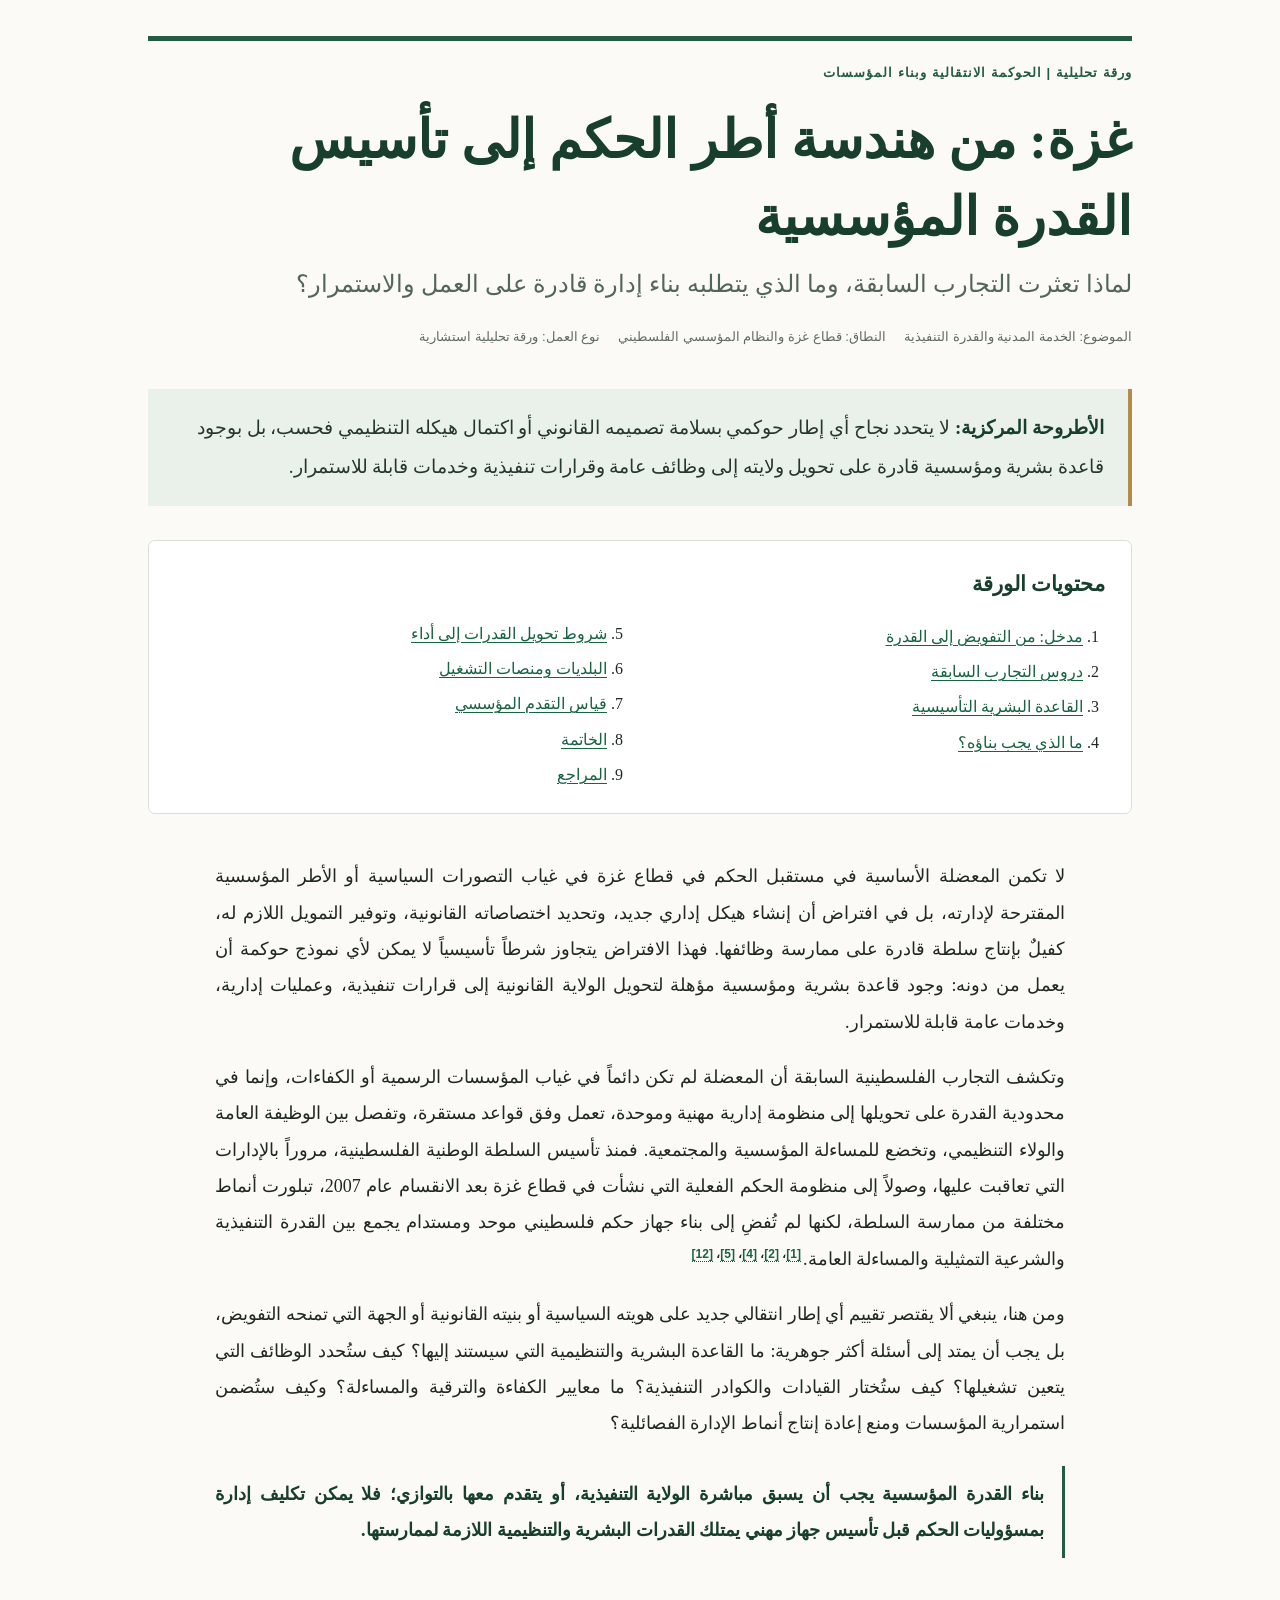
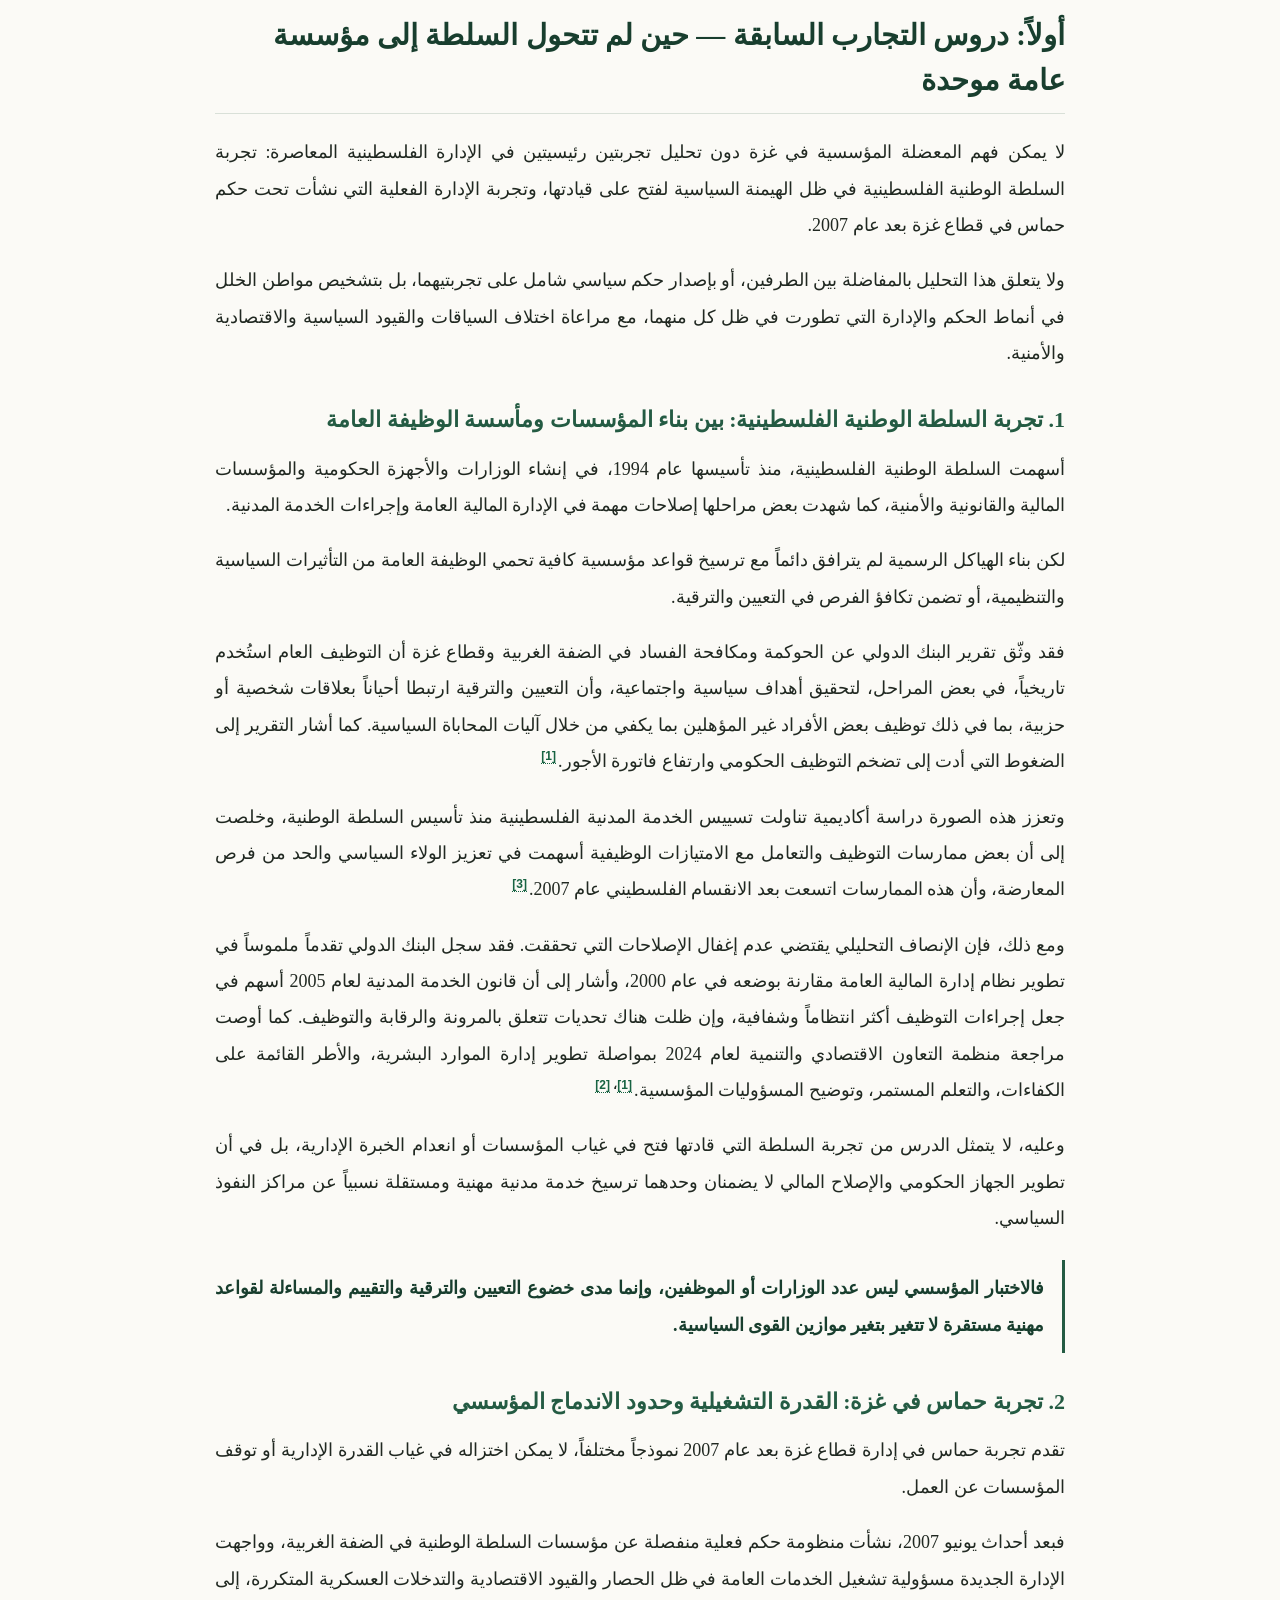
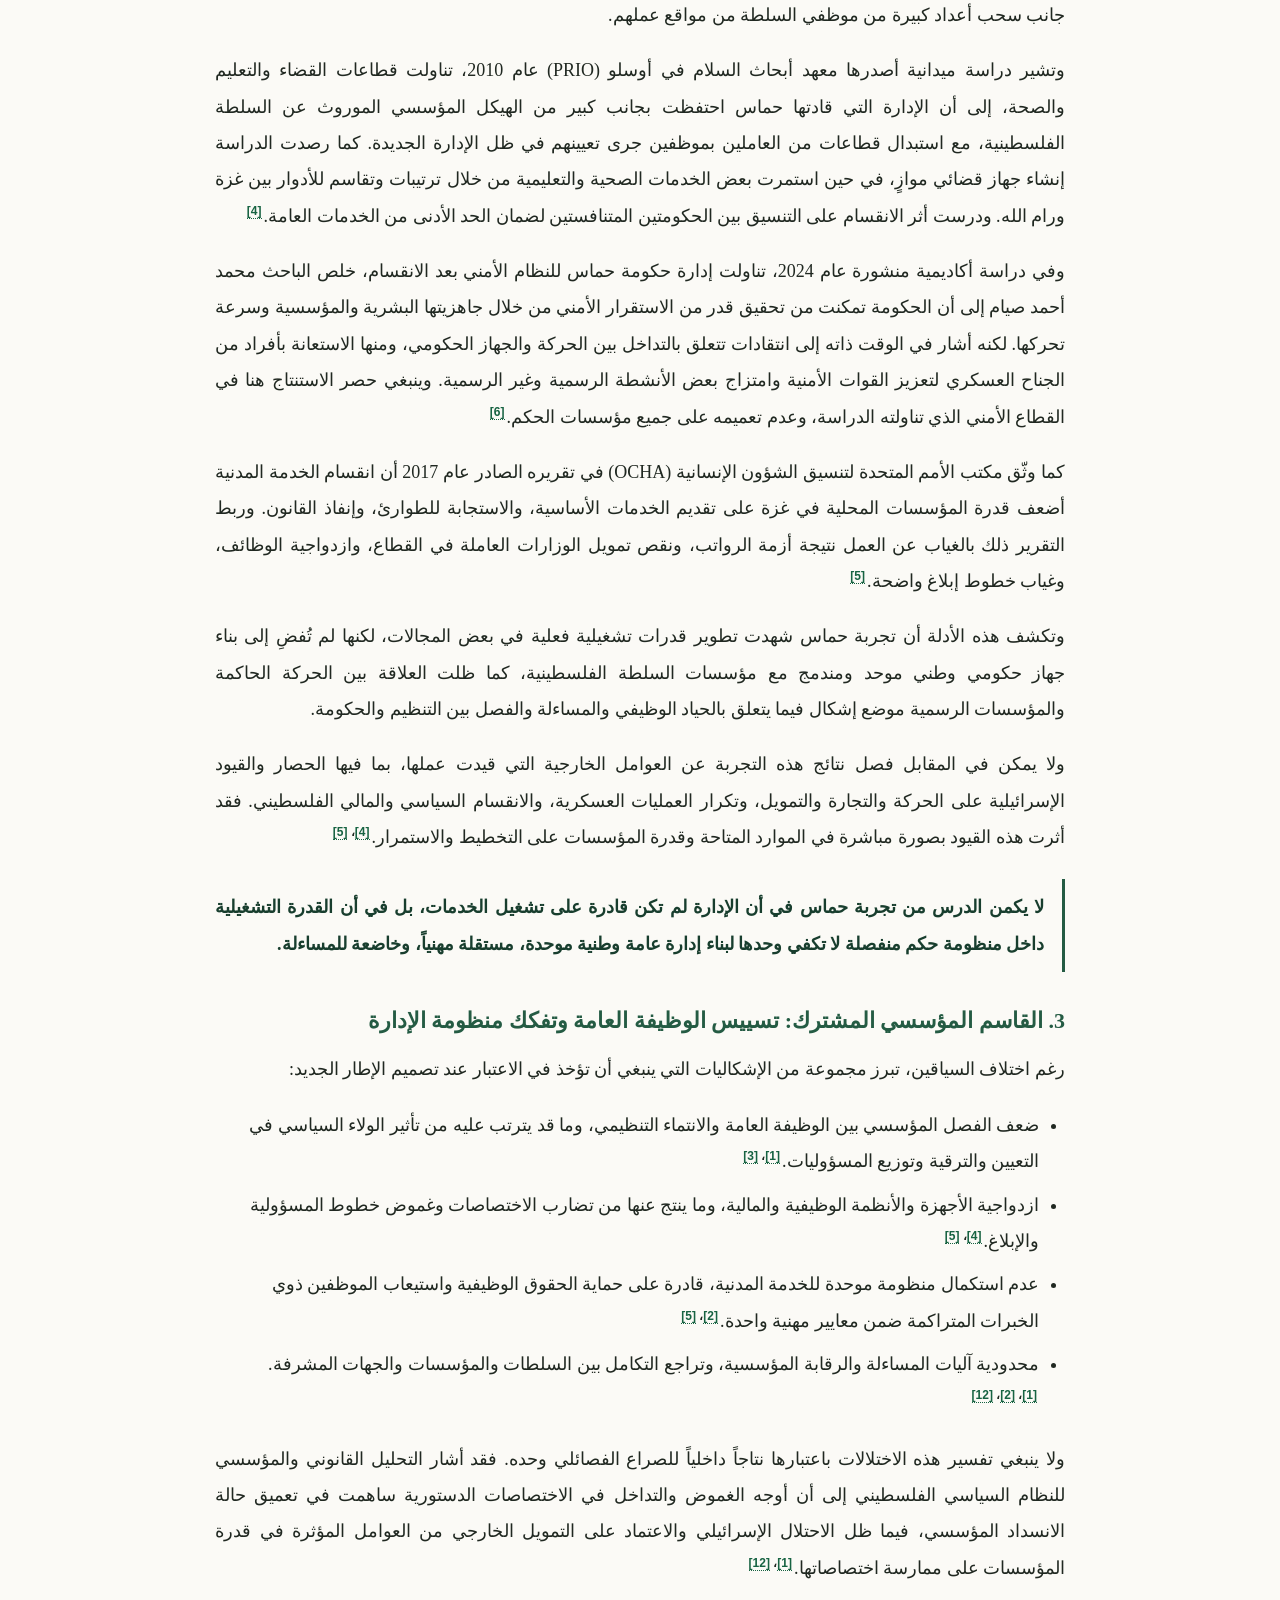
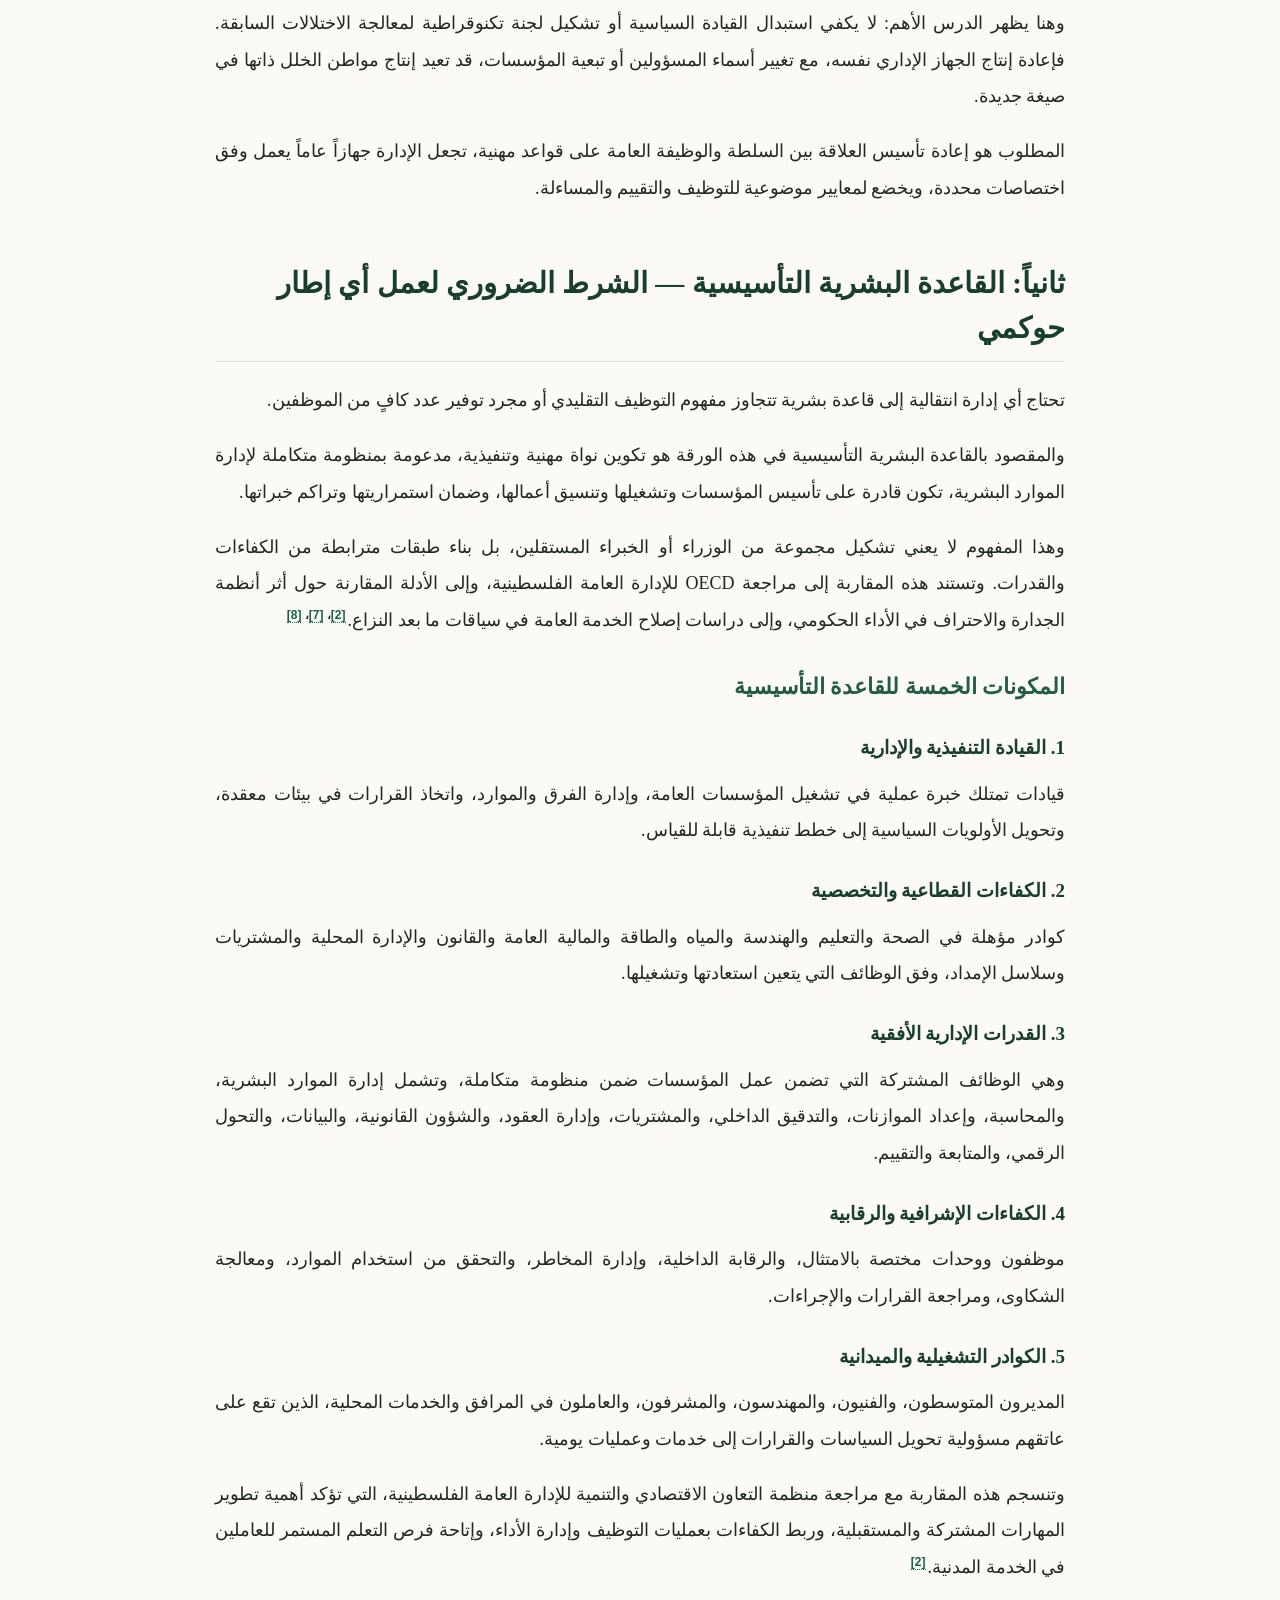
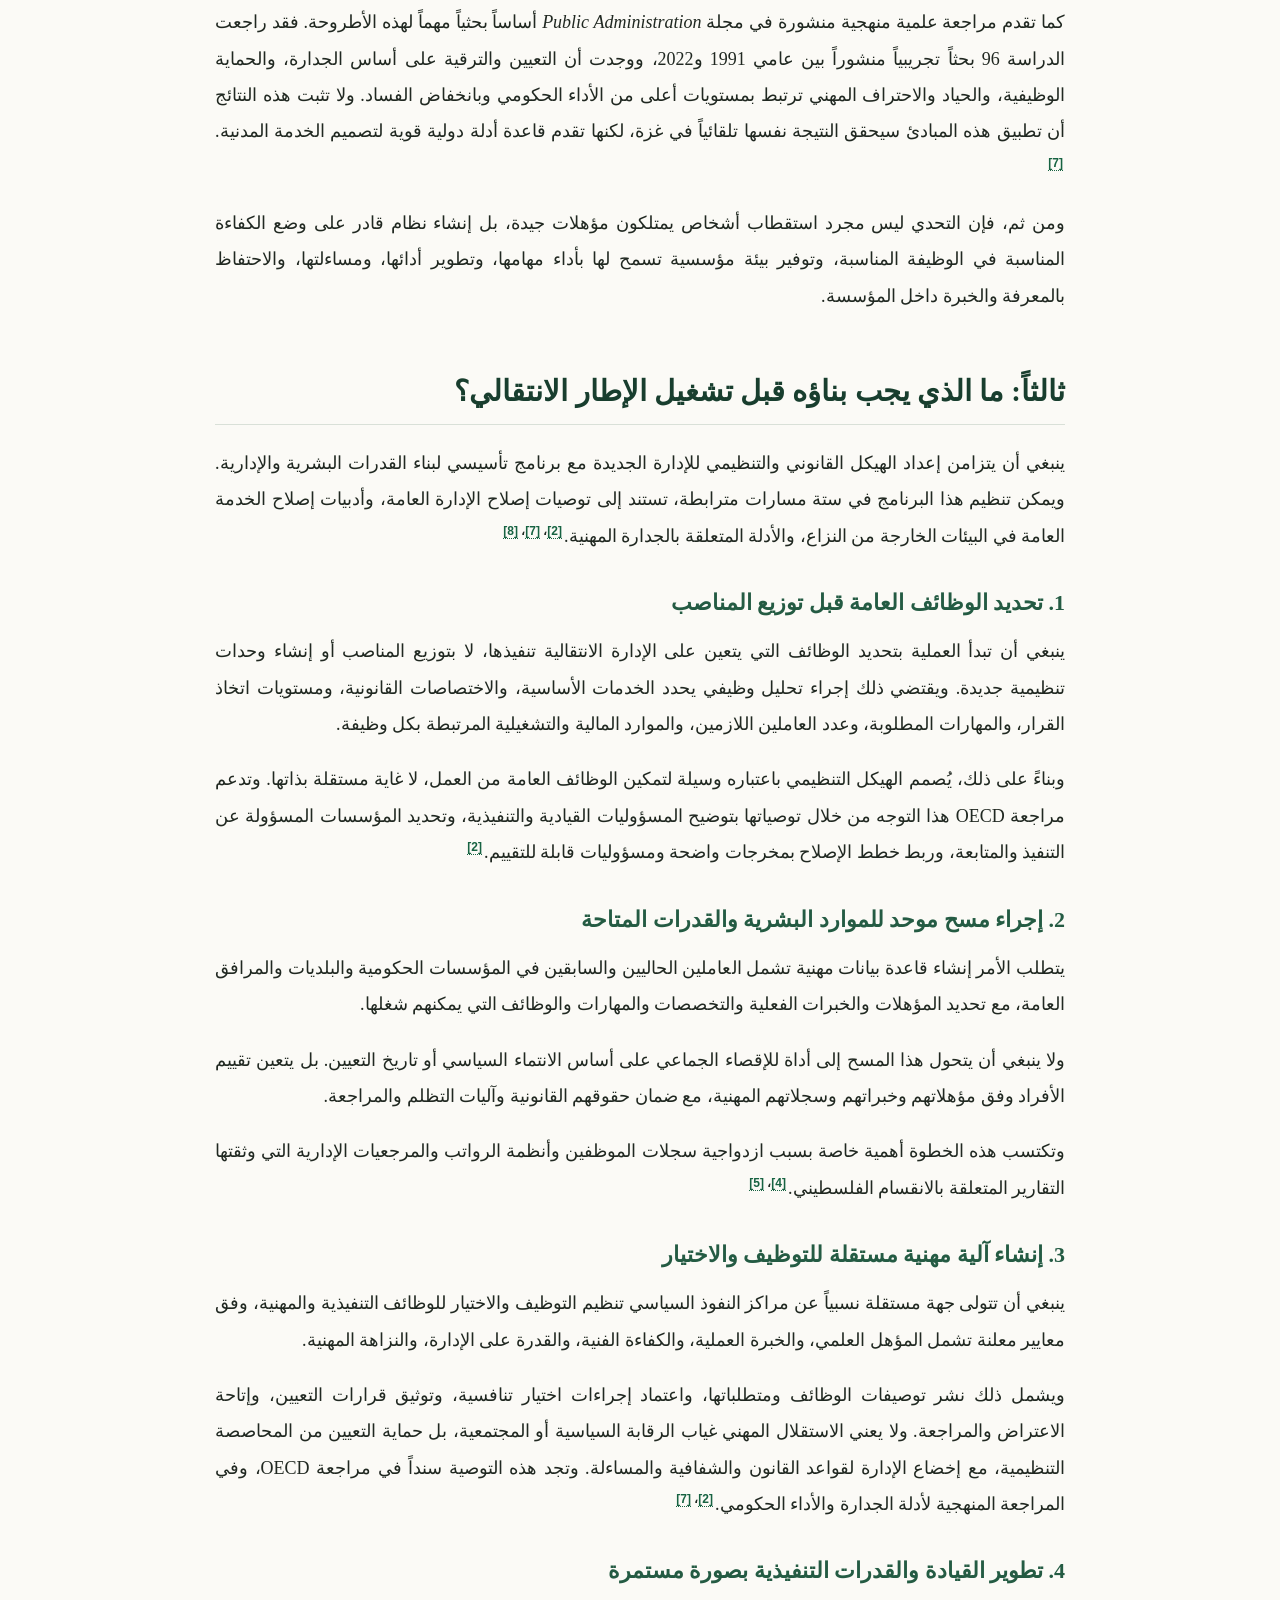
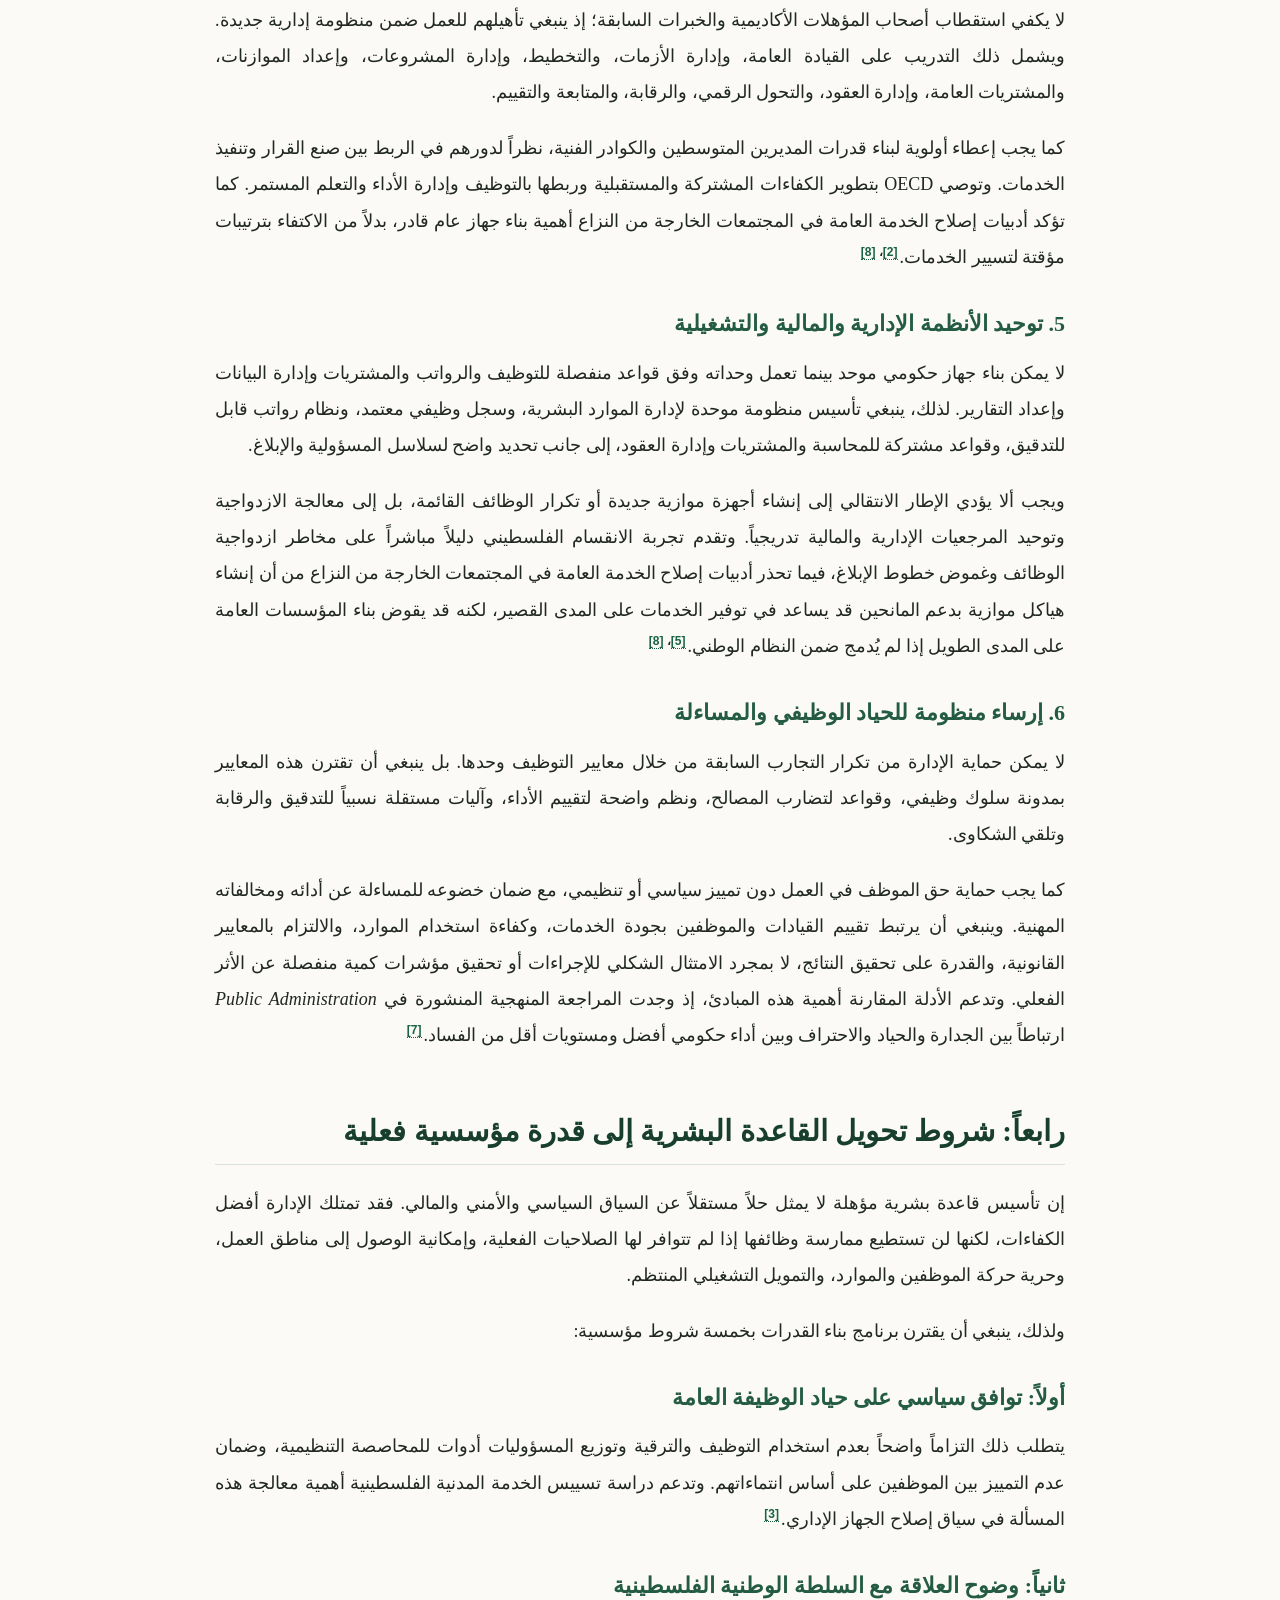
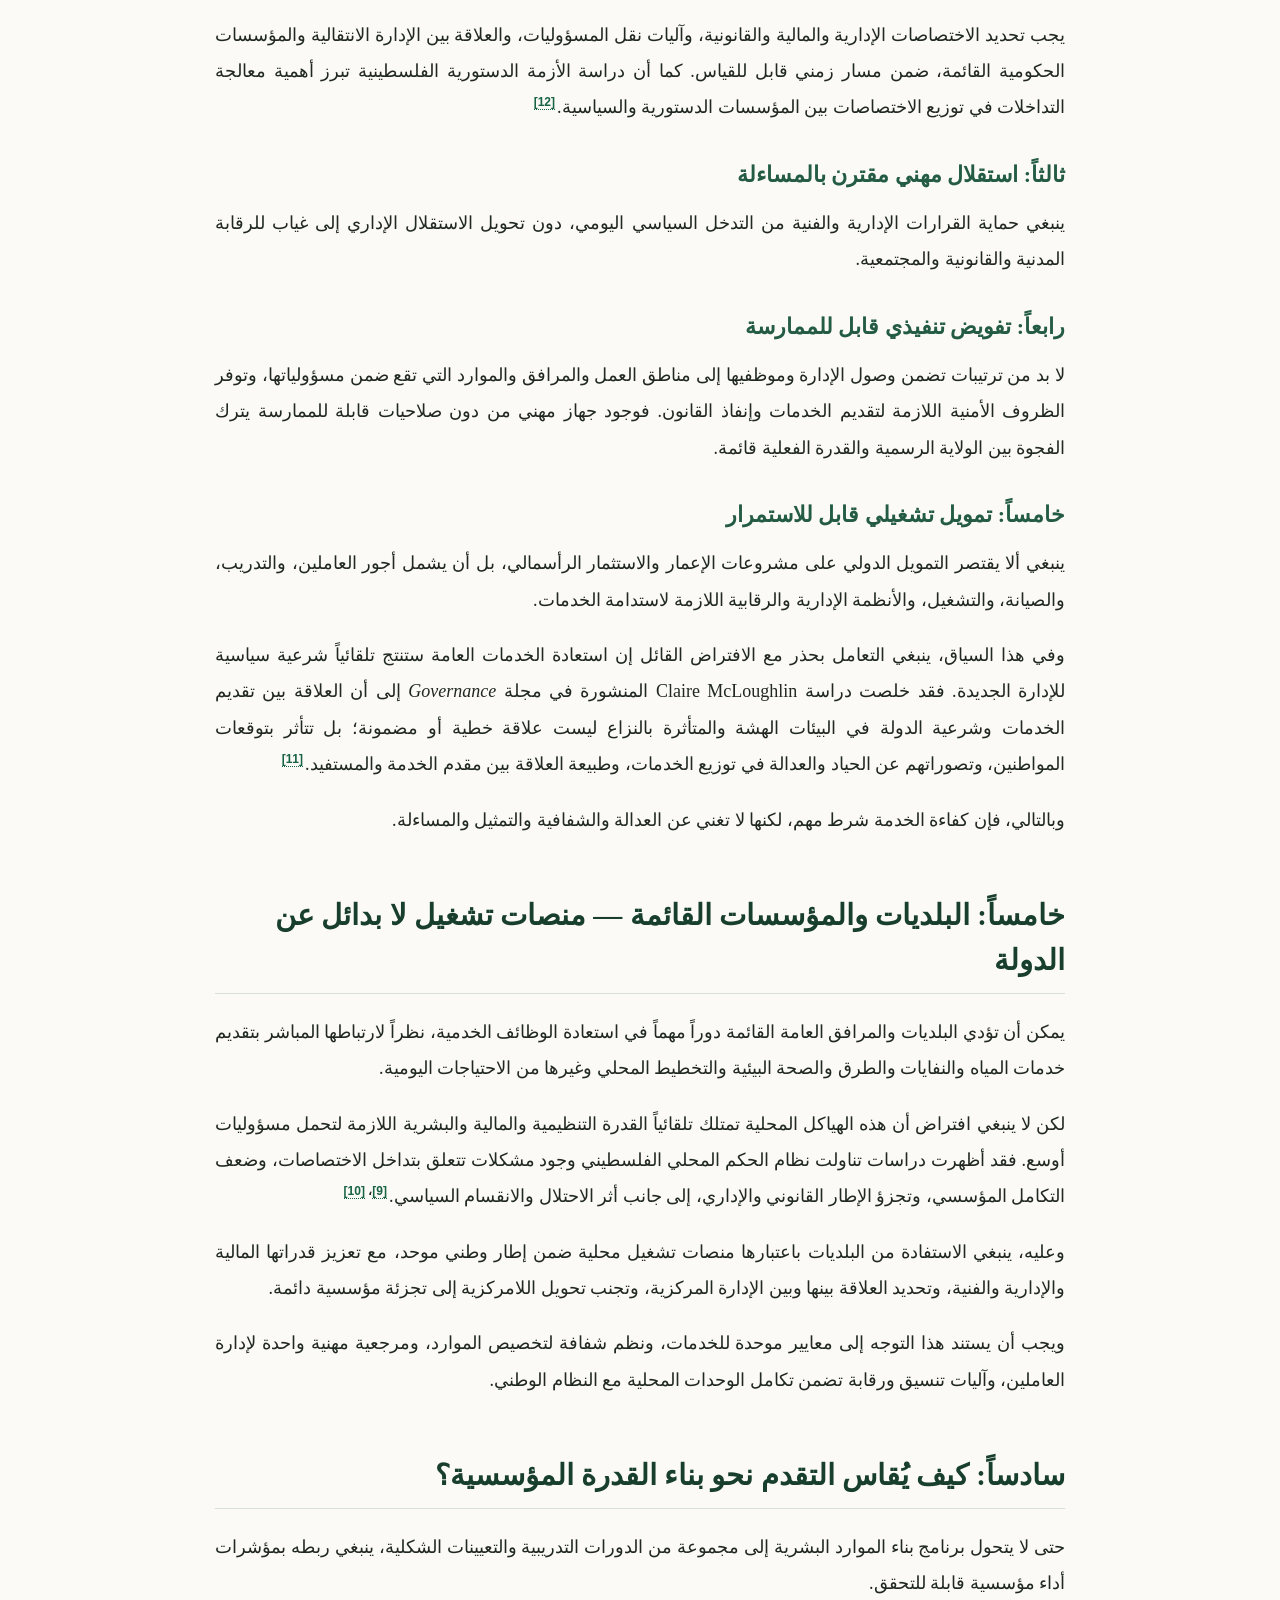
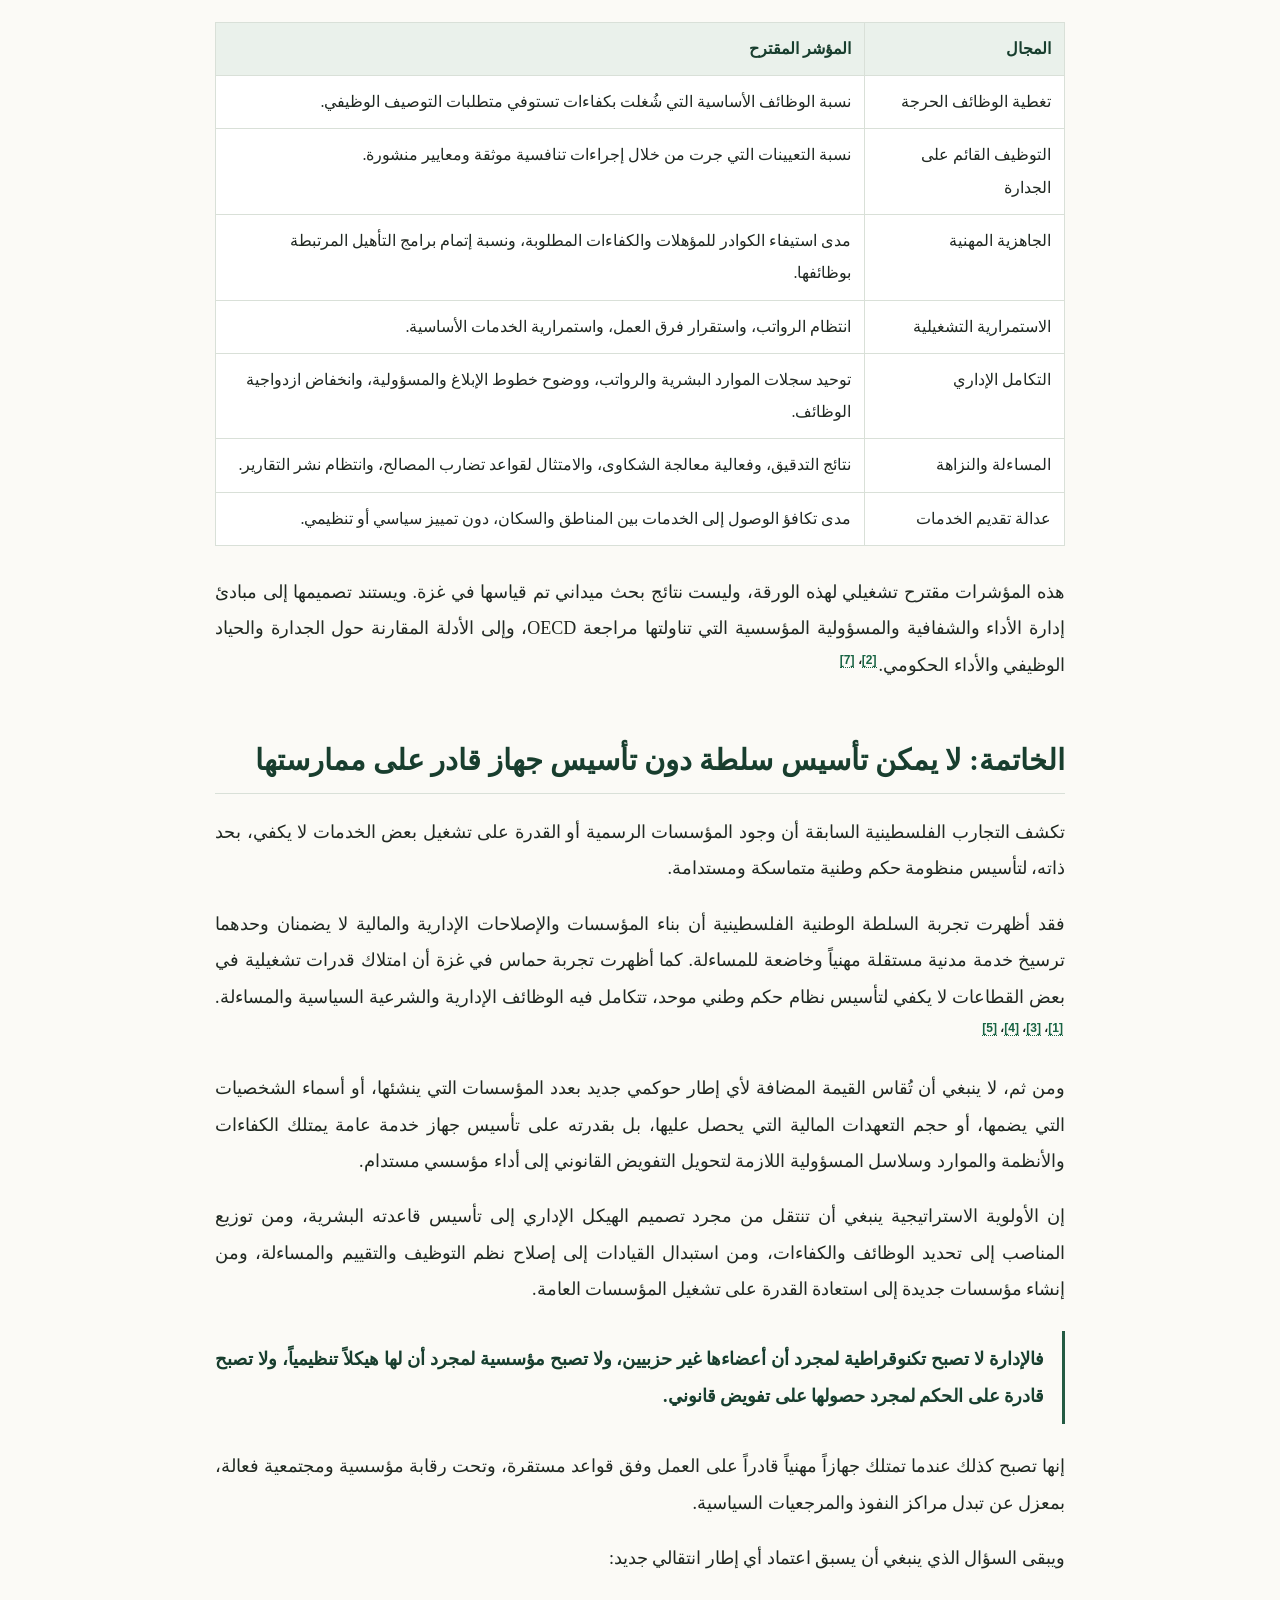
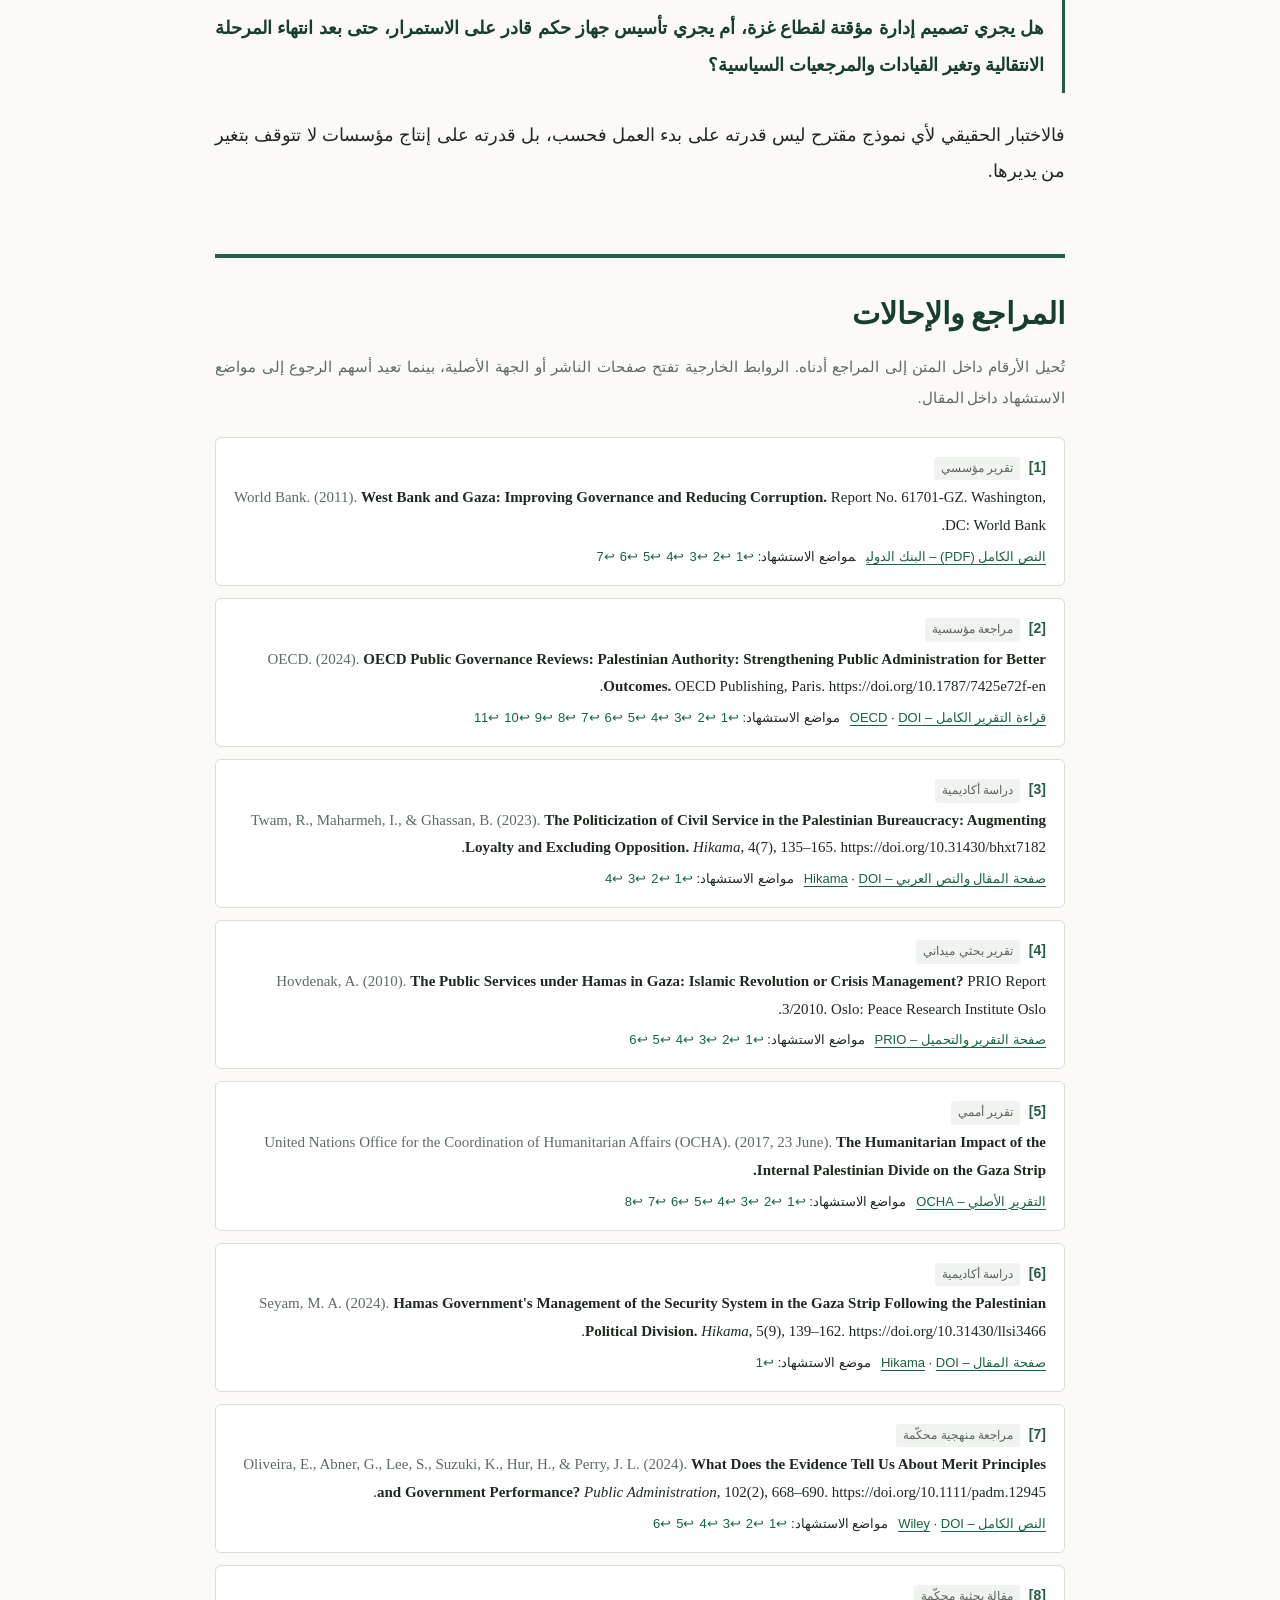
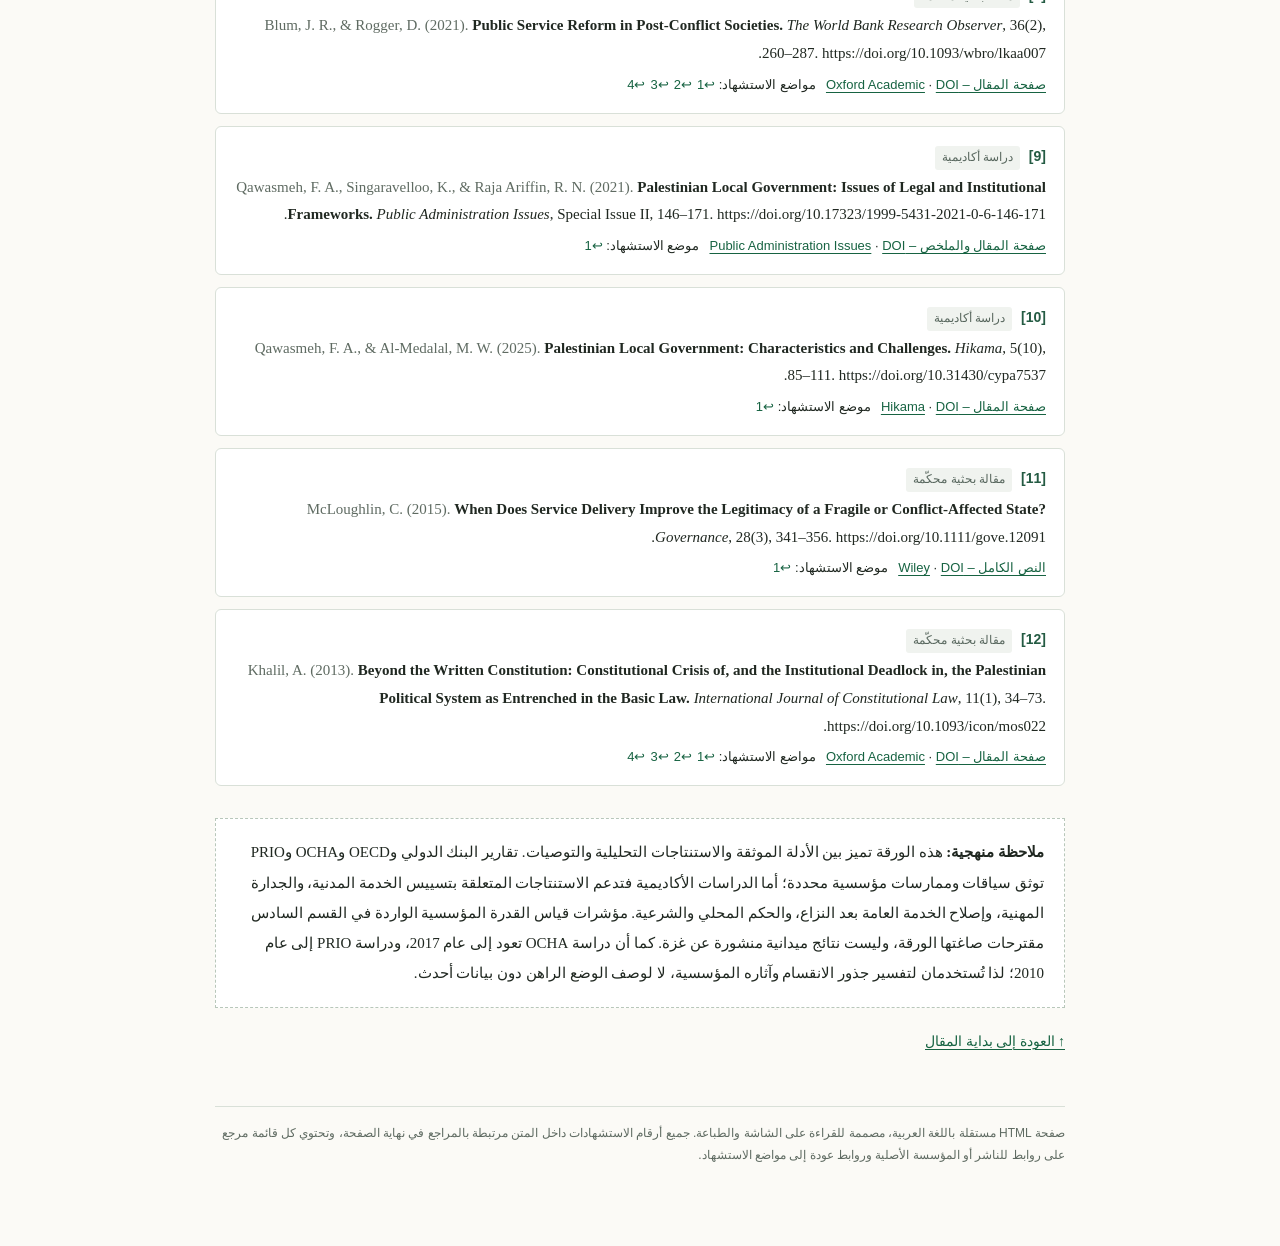
==== index.html @ ee93c7bd "Add files via upload" ====
<!DOCTYPE html>
<html lang="ar" dir="rtl">
<head>
  <meta charset="UTF-8">
  <meta name="viewport" content="width=device-width, initial-scale=1.0">
  <meta name="description" content="ورقة تحليلية حول دروس تجارب الحكم الفلسطينية، وبناء قاعدة بشرية ومؤسسية تأسيسية تجعل أي إطار انتقالي لإدارة غزة قابلاً للتشغيل والاستمرار.">
  <meta name="author" content="">
  <meta name="keywords" content="غزة، الحوكمة الانتقالية، القدرة المؤسسية، الخدمة المدنية، الموارد البشرية، الإصلاح الإداري، فتح، حماس، الحكم المحلي">
  <title>غزة: من هندسة أطر الحكم إلى تأسيس القدرة المؤسسية</title>
  <style>
    :root {
      --ink: #202821;
      --muted: #5f6b62;
      --green: #245b43;
      --green-dark: #183e2e;
      --green-soft: #eaf1eb;
      --paper: #fbfaf6;
      --line: #d9e0d8;
      --link: #176342;
      --accent: #b58b4b;
      --white: #fff;
    }
    * { box-sizing: border-box; }
    html { scroll-behavior: smooth; }
    body {
      margin: 0;
      background: var(--paper);
      color: var(--ink);
      font-family: "Noto Naskh Arabic", "Amiri", "Geeza Pro", "Tahoma", serif;
      line-height: 2.02;
      font-size: 18px;
      text-rendering: optimizeLegibility;
    }
    a { color: var(--link); text-decoration-thickness: 1px; text-underline-offset: 3px; }
    a:hover { color: var(--green-dark); }
    .page-shell { max-width: 1040px; margin: 0 auto; padding: 36px 28px 80px; }
    .masthead {
      border-top: 5px solid var(--green);
      padding-top: 22px;
      margin-bottom: 42px;
    }
    .eyebrow {
      color: var(--green);
      font: 700 13px/1.6 Arial, sans-serif;
      letter-spacing: .08em;
      margin: 0 0 18px;
    }
    h1 {
      color: var(--green-dark);
      font-size: clamp(34px, 5vw, 53px);
      line-height: 1.45;
      font-weight: 800;
      margin: 0 0 8px;
    }
    .subtitle {
      color: #53665a;
      font-size: clamp(19px, 2.3vw, 24px);
      line-height: 1.8;
      margin: 0;
      max-width: 850px;
    }
    .meta {
      margin-top: 20px;
      color: var(--muted);
      font: 13px/1.6 Arial, sans-serif;
      display: flex;
      flex-wrap: wrap;
      gap: 8px 18px;
    }
    .thesis {
      border-right: 4px solid var(--accent);
      background: var(--green-soft);
      padding: 20px 24px;
      margin: 30px 0 34px;
      color: #26372b;
      font-size: 19px;
    }
    .thesis strong { color: var(--green-dark); }
    .toc {
      border: 1px solid var(--line);
      background: #fff;
      padding: 22px 26px;
      margin: 0 0 44px;
      border-radius: 7px;
    }
    .toc h2 { font-size: 21px; margin: 0 0 12px; color: var(--green-dark); }
    .toc ol { margin: 0; padding-right: 22px; columns: 2; column-gap: 44px; }
    .toc li { break-inside: avoid; margin: 3px 0; font-size: 16px; }
    article { max-width: 850px; margin: 0 auto; }
    article p { margin: 0 0 19px; text-align: justify; }
    h2.section-title {
      color: var(--green-dark);
      font-size: 29px;
      line-height: 1.55;
      margin: 55px 0 20px;
      padding-bottom: 10px;
      border-bottom: 1px solid var(--line);
      scroll-margin-top: 24px;
    }
    h3 {
      color: var(--green);
      font-size: 22px;
      line-height: 1.65;
      margin: 31px 0 12px;
      scroll-margin-top: 24px;
    }
    h4 { color: var(--green-dark); font-size: 19px; margin: 24px 0 8px; }
    ul, ol { padding-right: 26px; margin: 8px 0 22px; }
    li { margin: 7px 0; }
    .key-sentence {
      font-weight: 700;
      color: var(--green-dark);
      border-right: 3px solid var(--green);
      padding: 10px 18px 10px 0;
      margin: 24px 0;
    }
    .citation {
      white-space: nowrap;
      font: 700 12px/1 Arial, sans-serif;
      vertical-align: super;
      margin: 0 2px;
    }
    .citation a { text-decoration: none; border-bottom: 1px dotted var(--link); }
    .citation a:hover { border-bottom-style: solid; }
    .note {
      padding: 14px 18px;
      background: #f3f4ef;
      border: 1px solid var(--line);
      border-radius: 5px;
      margin: 22px 0;
      color: #4a564d;
      font-size: 15px;
    }
    .metrics {
      width: 100%;
      border-collapse: collapse;
      margin: 20px 0 28px;
      font-size: 16px;
      background: #fff;
    }
    .metrics th, .metrics td {
      border: 1px solid var(--line);
      padding: 10px 13px;
      text-align: right;
      vertical-align: top;
    }
    .metrics th { background: var(--green-soft); color: var(--green-dark); }
    .references {
      margin-top: 64px;
      padding-top: 26px;
      border-top: 4px solid var(--green);
    }
    .references h2 { color: var(--green-dark); font-size: 30px; margin: 0 0 8px; }
    .references-intro { color: var(--muted); font-size: 15px; margin-bottom: 24px; }
    .ref-list { list-style: none; padding: 0; margin: 0; }
    .ref-list li {
      padding: 16px 18px;
      margin: 0 0 12px;
      border: 1px solid var(--line);
      background: #fff;
      border-radius: 6px;
      scroll-margin-top: 20px;
      font-size: 15px;
      line-height: 1.85;
    }
    .ref-number { color: var(--green); font: 700 14px Arial, sans-serif; margin-left: 5px; }
    .ref-type {
      display: inline-block;
      color: #58675e;
      background: #f0f3ef;
      border-radius: 3px;
      padding: 1px 7px;
      font: 12px/1.8 Arial, sans-serif;
      margin: 0 4px 4px 0;
    }
    .ref-title { font-weight: 700; }
    .ref-meta { color: var(--muted); }
    .ref-links { margin-top: 5px; font-family: Arial, sans-serif; font-size: 13px; }
    .backlinks { margin-right: 10px; white-space: nowrap; }
    .backlinks a { text-decoration: none; margin-left: 5px; font-size: 13px; }
    .method-note { margin-top: 32px; padding: 18px 20px; background: #fff; border: 1px dashed #b8c7ba; font-size: 15px; }
    footer {
      max-width: 850px;
      margin: 48px auto 0;
      border-top: 1px solid var(--line);
      padding-top: 16px;
      color: var(--muted);
      font: 12px/1.8 Arial, sans-serif;
    }
    .top-link { display: inline-block; margin-top: 20px; font-size: 14px; }
    @media (max-width: 700px) {
      .page-shell { padding: 22px 17px 55px; }
      body { font-size: 16px; line-height: 1.95; }
      .toc ol { columns: 1; }
      h2.section-title { font-size: 25px; margin-top: 43px; }
      h3 { font-size: 20px; }
      .thesis { padding: 16px 18px; font-size: 17px; }
      .metrics { font-size: 14px; }
      .metrics th, .metrics td { padding: 8px; }
    }
    @media print {
      body { background: #fff; font-size: 12pt; }
      .page-shell { max-width: none; padding: 0; }
      .toc { break-after: page; }
      a { color: inherit; text-decoration: none; }
      .top-link { display: none; }
      h2, h3 { break-after: avoid; }
      .ref-list li { break-inside: avoid; }
    }
  </style>
</head>
<body id="top">
  <div class="page-shell">
    <header class="masthead">
      <p class="eyebrow">ورقة تحليلية | الحوكمة الانتقالية وبناء المؤسسات</p>
      <h1>غزة: من هندسة أطر الحكم إلى تأسيس القدرة المؤسسية</h1>
      <p class="subtitle">لماذا تعثرت التجارب السابقة، وما الذي يتطلبه بناء إدارة قادرة على العمل والاستمرار؟</p>
      <div class="meta">
        <span>الموضوع: الخدمة المدنية والقدرة التنفيذية</span>
        <span>النطاق: قطاع غزة والنظام المؤسسي الفلسطيني</span>
        <span>نوع العمل: ورقة تحليلية استشارية</span>
      </div>
    </header>

    <div class="thesis">
      <strong>الأطروحة المركزية:</strong> لا يتحدد نجاح أي إطار حوكمي بسلامة تصميمه القانوني أو اكتمال هيكله التنظيمي فحسب، بل بوجود قاعدة بشرية ومؤسسية قادرة على تحويل ولايته إلى وظائف عامة وقرارات تنفيذية وخدمات قابلة للاستمرار.
    </div>

    <nav class="toc" aria-label="فهرس المقال">
      <h2>محتويات الورقة</h2>
      <ol>
        <li><a href="#intro">مدخل: من التفويض إلى القدرة</a></li>
        <li><a href="#s1">دروس التجارب السابقة</a></li>
        <li><a href="#s2">القاعدة البشرية التأسيسية</a></li>
        <li><a href="#s3">ما الذي يجب بناؤه؟</a></li>
        <li><a href="#s4">شروط تحويل القدرات إلى أداء</a></li>
        <li><a href="#s5">البلديات ومنصات التشغيل</a></li>
        <li><a href="#s6">قياس التقدم المؤسسي</a></li>
        <li><a href="#conclusion">الخاتمة</a></li>
        <li><a href="#references">المراجع</a></li>
      </ol>
    </nav>

    <article>
      <section id="intro">
        <p>لا تكمن المعضلة الأساسية في مستقبل الحكم في قطاع غزة في غياب التصورات السياسية أو الأطر المؤسسية المقترحة لإدارته، بل في افتراض أن إنشاء هيكل إداري جديد، وتحديد اختصاصاته القانونية، وتوفير التمويل اللازم له، كفيلٌ بإنتاج سلطة قادرة على ممارسة وظائفها. فهذا الافتراض يتجاوز شرطاً تأسيسياً لا يمكن لأي نموذج حوكمة أن يعمل من دونه: وجود قاعدة بشرية ومؤسسية مؤهلة لتحويل الولاية القانونية إلى قرارات تنفيذية، وعمليات إدارية، وخدمات عامة قابلة للاستمرار.</p>
        <p>وتكشف التجارب الفلسطينية السابقة أن المعضلة لم تكن دائماً في غياب المؤسسات الرسمية أو الكفاءات، وإنما في محدودية القدرة على تحويلها إلى منظومة إدارية مهنية وموحدة، تعمل وفق قواعد مستقرة، وتفصل بين الوظيفة العامة والولاء التنظيمي، وتخضع للمساءلة المؤسسية والمجتمعية. فمنذ تأسيس السلطة الوطنية الفلسطينية، مروراً بالإدارات التي تعاقبت عليها، وصولاً إلى منظومة الحكم الفعلية التي نشأت في قطاع غزة بعد الانقسام عام 2007، تبلورت أنماط مختلفة من ممارسة السلطة، لكنها لم تُفضِ إلى بناء جهاز حكم فلسطيني موحد ومستدام يجمع بين القدرة التنفيذية والشرعية التمثيلية والمساءلة العامة.<sup class="citation"><a href="#ref-1" id="c1-1">[1]</a>، <a href="#ref-2" id="c2-1">[2]</a>، <a href="#ref-4" id="c4-1">[4]</a>، <a href="#ref-5" id="c5-1">[5]</a>، <a href="#ref-12" id="c12-1">[12]</a></sup></p>
        <p>ومن هنا، ينبغي ألا يقتصر تقييم أي إطار انتقالي جديد على هويته السياسية أو بنيته القانونية أو الجهة التي تمنحه التفويض، بل يجب أن يمتد إلى أسئلة أكثر جوهرية: ما القاعدة البشرية والتنظيمية التي سيستند إليها؟ كيف ستُحدد الوظائف التي يتعين تشغيلها؟ كيف ستُختار القيادات والكوادر التنفيذية؟ ما معايير الكفاءة والترقية والمساءلة؟ وكيف ستُضمن استمرارية المؤسسات ومنع إعادة إنتاج أنماط الإدارة الفصائلية؟</p>
        <p class="key-sentence">بناء القدرة المؤسسية يجب أن يسبق مباشرة الولاية التنفيذية، أو يتقدم معها بالتوازي؛ فلا يمكن تكليف إدارة بمسؤوليات الحكم قبل تأسيس جهاز مهني يمتلك القدرات البشرية والتنظيمية اللازمة لممارستها.</p>
      </section>

      <section id="s1">
        <h2 class="section-title">أولاً: دروس التجارب السابقة — حين لم تتحول السلطة إلى مؤسسة عامة موحدة</h2>
        <p>لا يمكن فهم المعضلة المؤسسية في غزة دون تحليل تجربتين رئيسيتين في الإدارة الفلسطينية المعاصرة: تجربة السلطة الوطنية الفلسطينية في ظل الهيمنة السياسية لفتح على قيادتها، وتجربة الإدارة الفعلية التي نشأت تحت حكم حماس في قطاع غزة بعد عام 2007.</p>
        <p>ولا يتعلق هذا التحليل بالمفاضلة بين الطرفين، أو بإصدار حكم سياسي شامل على تجربتيهما، بل بتشخيص مواطن الخلل في أنماط الحكم والإدارة التي تطورت في ظل كل منهما، مع مراعاة اختلاف السياقات والقيود السياسية والاقتصادية والأمنية.</p>

        <h3 id="fatah">1. تجربة السلطة الوطنية الفلسطينية: بين بناء المؤسسات ومأسسة الوظيفة العامة</h3>
        <p>أسهمت السلطة الوطنية الفلسطينية، منذ تأسيسها عام 1994، في إنشاء الوزارات والأجهزة الحكومية والمؤسسات المالية والقانونية والأمنية، كما شهدت بعض مراحلها إصلاحات مهمة في الإدارة المالية العامة وإجراءات الخدمة المدنية.</p>
        <p>لكن بناء الهياكل الرسمية لم يترافق دائماً مع ترسيخ قواعد مؤسسية كافية تحمي الوظيفة العامة من التأثيرات السياسية والتنظيمية، أو تضمن تكافؤ الفرص في التعيين والترقية.</p>
        <p>فقد وثّق تقرير البنك الدولي عن الحوكمة ومكافحة الفساد في الضفة الغربية وقطاع غزة أن التوظيف العام استُخدم تاريخياً، في بعض المراحل، لتحقيق أهداف سياسية واجتماعية، وأن التعيين والترقية ارتبطا أحياناً بعلاقات شخصية أو حزبية، بما في ذلك توظيف بعض الأفراد غير المؤهلين بما يكفي من خلال آليات المحاباة السياسية. كما أشار التقرير إلى الضغوط التي أدت إلى تضخم التوظيف الحكومي وارتفاع فاتورة الأجور.<sup class="citation"><a href="#ref-1" id="c1-2">[1]</a></sup></p>
        <p>وتعزز هذه الصورة دراسة أكاديمية تناولت تسييس الخدمة المدنية الفلسطينية منذ تأسيس السلطة الوطنية، وخلصت إلى أن بعض ممارسات التوظيف والتعامل مع الامتيازات الوظيفية أسهمت في تعزيز الولاء السياسي والحد من فرص المعارضة، وأن هذه الممارسات اتسعت بعد الانقسام الفلسطيني عام 2007.<sup class="citation"><a href="#ref-3" id="c3-1">[3]</a></sup></p>
        <p>ومع ذلك، فإن الإنصاف التحليلي يقتضي عدم إغفال الإصلاحات التي تحققت. فقد سجل البنك الدولي تقدماً ملموساً في تطوير نظام إدارة المالية العامة مقارنة بوضعه في عام 2000، وأشار إلى أن قانون الخدمة المدنية لعام 2005 أسهم في جعل إجراءات التوظيف أكثر انتظاماً وشفافية، وإن ظلت هناك تحديات تتعلق بالمرونة والرقابة والتوظيف. كما أوصت مراجعة منظمة التعاون الاقتصادي والتنمية لعام 2024 بمواصلة تطوير إدارة الموارد البشرية، والأطر القائمة على الكفاءات، والتعلم المستمر، وتوضيح المسؤوليات المؤسسية.<sup class="citation"><a href="#ref-1" id="c1-3">[1]</a>، <a href="#ref-2" id="c2-2">[2]</a></sup></p>
        <p>وعليه، لا يتمثل الدرس من تجربة السلطة التي قادتها فتح في غياب المؤسسات أو انعدام الخبرة الإدارية، بل في أن تطوير الجهاز الحكومي والإصلاح المالي لا يضمنان وحدهما ترسيخ خدمة مدنية مهنية ومستقلة نسبياً عن مراكز النفوذ السياسي.</p>
        <p class="key-sentence">فالاختبار المؤسسي ليس عدد الوزارات أو الموظفين، وإنما مدى خضوع التعيين والترقية والتقييم والمساءلة لقواعد مهنية مستقرة لا تتغير بتغير موازين القوى السياسية.</p>

        <h3 id="hamas">2. تجربة حماس في غزة: القدرة التشغيلية وحدود الاندماج المؤسسي</h3>
        <p>تقدم تجربة حماس في إدارة قطاع غزة بعد عام 2007 نموذجاً مختلفاً، لا يمكن اختزاله في غياب القدرة الإدارية أو توقف المؤسسات عن العمل.</p>
        <p>فبعد أحداث يونيو 2007، نشأت منظومة حكم فعلية منفصلة عن مؤسسات السلطة الوطنية في الضفة الغربية، وواجهت الإدارة الجديدة مسؤولية تشغيل الخدمات العامة في ظل الحصار والقيود الاقتصادية والتدخلات العسكرية المتكررة، إلى جانب سحب أعداد كبيرة من موظفي السلطة من مواقع عملهم.</p>
        <p>وتشير دراسة ميدانية أصدرها معهد أبحاث السلام في أوسلو (PRIO) عام 2010، تناولت قطاعات القضاء والتعليم والصحة، إلى أن الإدارة التي قادتها حماس احتفظت بجانب كبير من الهيكل المؤسسي الموروث عن السلطة الفلسطينية، مع استبدال قطاعات من العاملين بموظفين جرى تعيينهم في ظل الإدارة الجديدة. كما رصدت الدراسة إنشاء جهاز قضائي موازٍ، في حين استمرت بعض الخدمات الصحية والتعليمية من خلال ترتيبات وتقاسم للأدوار بين غزة ورام الله. ودرست أثر الانقسام على التنسيق بين الحكومتين المتنافستين لضمان الحد الأدنى من الخدمات العامة.<sup class="citation"><a href="#ref-4" id="c4-2">[4]</a></sup></p>
        <p>وفي دراسة أكاديمية منشورة عام 2024، تناولت إدارة حكومة حماس للنظام الأمني بعد الانقسام، خلص الباحث محمد أحمد صيام إلى أن الحكومة تمكنت من تحقيق قدر من الاستقرار الأمني من خلال جاهزيتها البشرية والمؤسسية وسرعة تحركها. لكنه أشار في الوقت ذاته إلى انتقادات تتعلق بالتداخل بين الحركة والجهاز الحكومي، ومنها الاستعانة بأفراد من الجناح العسكري لتعزيز القوات الأمنية وامتزاج بعض الأنشطة الرسمية وغير الرسمية. وينبغي حصر الاستنتاج هنا في القطاع الأمني الذي تناولته الدراسة، وعدم تعميمه على جميع مؤسسات الحكم.<sup class="citation"><a href="#ref-6" id="c6-1">[6]</a></sup></p>
        <p>كما وثّق مكتب الأمم المتحدة لتنسيق الشؤون الإنسانية (OCHA) في تقريره الصادر عام 2017 أن انقسام الخدمة المدنية أضعف قدرة المؤسسات المحلية في غزة على تقديم الخدمات الأساسية، والاستجابة للطوارئ، وإنفاذ القانون. وربط التقرير ذلك بالغياب عن العمل نتيجة أزمة الرواتب، ونقص تمويل الوزارات العاملة في القطاع، وازدواجية الوظائف، وغياب خطوط إبلاغ واضحة.<sup class="citation"><a href="#ref-5" id="c5-2">[5]</a></sup></p>
        <p>وتكشف هذه الأدلة أن تجربة حماس شهدت تطوير قدرات تشغيلية فعلية في بعض المجالات، لكنها لم تُفضِ إلى بناء جهاز حكومي وطني موحد ومندمج مع مؤسسات السلطة الفلسطينية، كما ظلت العلاقة بين الحركة الحاكمة والمؤسسات الرسمية موضع إشكال فيما يتعلق بالحياد الوظيفي والمساءلة والفصل بين التنظيم والحكومة.</p>
        <p>ولا يمكن في المقابل فصل نتائج هذه التجربة عن العوامل الخارجية التي قيدت عملها، بما فيها الحصار والقيود الإسرائيلية على الحركة والتجارة والتمويل، وتكرار العمليات العسكرية، والانقسام السياسي والمالي الفلسطيني. فقد أثرت هذه القيود بصورة مباشرة في الموارد المتاحة وقدرة المؤسسات على التخطيط والاستمرار.<sup class="citation"><a href="#ref-4" id="c4-3">[4]</a>، <a href="#ref-5" id="c5-3">[5]</a></sup></p>
        <p class="key-sentence">لا يكمن الدرس من تجربة حماس في أن الإدارة لم تكن قادرة على تشغيل الخدمات، بل في أن القدرة التشغيلية داخل منظومة حكم منفصلة لا تكفي وحدها لبناء إدارة عامة وطنية موحدة، مستقلة مهنياً، وخاضعة للمساءلة.</p>

        <h3 id="common">3. القاسم المؤسسي المشترك: تسييس الوظيفة العامة وتفكك منظومة الإدارة</h3>
        <p>رغم اختلاف السياقين، تبرز مجموعة من الإشكاليات التي ينبغي أن تؤخذ في الاعتبار عند تصميم الإطار الجديد:</p>
        <ul>
          <li>ضعف الفصل المؤسسي بين الوظيفة العامة والانتماء التنظيمي، وما قد يترتب عليه من تأثير الولاء السياسي في التعيين والترقية وتوزيع المسؤوليات.<sup class="citation"><a href="#ref-1" id="c1-4">[1]</a>، <a href="#ref-3" id="c3-2">[3]</a></sup></li>
          <li>ازدواجية الأجهزة والأنظمة الوظيفية والمالية، وما ينتج عنها من تضارب الاختصاصات وغموض خطوط المسؤولية والإبلاغ.<sup class="citation"><a href="#ref-4" id="c4-4">[4]</a>، <a href="#ref-5" id="c5-4">[5]</a></sup></li>
          <li>عدم استكمال منظومة موحدة للخدمة المدنية، قادرة على حماية الحقوق الوظيفية واستيعاب الموظفين ذوي الخبرات المتراكمة ضمن معايير مهنية واحدة.<sup class="citation"><a href="#ref-2" id="c2-3">[2]</a>، <a href="#ref-5" id="c5-5">[5]</a></sup></li>
          <li>محدودية آليات المساءلة والرقابة المؤسسية، وتراجع التكامل بين السلطات والمؤسسات والجهات المشرفة.<sup class="citation"><a href="#ref-1" id="c1-5">[1]</a>، <a href="#ref-2" id="c2-4">[2]</a>، <a href="#ref-12" id="c12-2">[12]</a></sup></li>
        </ul>
        <p>ولا ينبغي تفسير هذه الاختلالات باعتبارها نتاجاً داخلياً للصراع الفصائلي وحده. فقد أشار التحليل القانوني والمؤسسي للنظام السياسي الفلسطيني إلى أن أوجه الغموض والتداخل في الاختصاصات الدستورية ساهمت في تعميق حالة الانسداد المؤسسي، فيما ظل الاحتلال الإسرائيلي والاعتماد على التمويل الخارجي من العوامل المؤثرة في قدرة المؤسسات على ممارسة اختصاصاتها.<sup class="citation"><a href="#ref-1" id="c1-6">[1]</a>، <a href="#ref-12" id="c12-3">[12]</a></sup></p>
        <p>وهنا يظهر الدرس الأهم: لا يكفي استبدال القيادة السياسية أو تشكيل لجنة تكنوقراطية لمعالجة الاختلالات السابقة. فإعادة إنتاج الجهاز الإداري نفسه، مع تغيير أسماء المسؤولين أو تبعية المؤسسات، قد تعيد إنتاج مواطن الخلل ذاتها في صيغة جديدة.</p>
        <p>المطلوب هو إعادة تأسيس العلاقة بين السلطة والوظيفة العامة على قواعد مهنية، تجعل الإدارة جهازاً عاماً يعمل وفق اختصاصات محددة، ويخضع لمعايير موضوعية للتوظيف والتقييم والمساءلة.</p>
      </section>

      <section id="s2">
        <h2 class="section-title">ثانياً: القاعدة البشرية التأسيسية — الشرط الضروري لعمل أي إطار حوكمي</h2>
        <p>تحتاج أي إدارة انتقالية إلى قاعدة بشرية تتجاوز مفهوم التوظيف التقليدي أو مجرد توفير عدد كافٍ من الموظفين.</p>
        <p>والمقصود بالقاعدة البشرية التأسيسية في هذه الورقة هو تكوين نواة مهنية وتنفيذية، مدعومة بمنظومة متكاملة لإدارة الموارد البشرية، تكون قادرة على تأسيس المؤسسات وتشغيلها وتنسيق أعمالها، وضمان استمراريتها وتراكم خبراتها.</p>
        <p>وهذا المفهوم لا يعني تشكيل مجموعة من الوزراء أو الخبراء المستقلين، بل بناء طبقات مترابطة من الكفاءات والقدرات. وتستند هذه المقاربة إلى مراجعة OECD للإدارة العامة الفلسطينية، وإلى الأدلة المقارنة حول أثر أنظمة الجدارة والاحتراف في الأداء الحكومي، وإلى دراسات إصلاح الخدمة العامة في سياقات ما بعد النزاع.<sup class="citation"><a href="#ref-2" id="c2-5">[2]</a>، <a href="#ref-7" id="c7-1">[7]</a>، <a href="#ref-8" id="c8-1">[8]</a></sup></p>
        <h3>المكونات الخمسة للقاعدة التأسيسية</h3>
        <h4>1. القيادة التنفيذية والإدارية</h4>
        <p>قيادات تمتلك خبرة عملية في تشغيل المؤسسات العامة، وإدارة الفرق والموارد، واتخاذ القرارات في بيئات معقدة، وتحويل الأولويات السياسية إلى خطط تنفيذية قابلة للقياس.</p>
        <h4>2. الكفاءات القطاعية والتخصصية</h4>
        <p>كوادر مؤهلة في الصحة والتعليم والهندسة والمياه والطاقة والمالية العامة والقانون والإدارة المحلية والمشتريات وسلاسل الإمداد، وفق الوظائف التي يتعين استعادتها وتشغيلها.</p>
        <h4>3. القدرات الإدارية الأفقية</h4>
        <p>وهي الوظائف المشتركة التي تضمن عمل المؤسسات ضمن منظومة متكاملة، وتشمل إدارة الموارد البشرية، والمحاسبة، وإعداد الموازنات، والتدقيق الداخلي، والمشتريات، وإدارة العقود، والشؤون القانونية، والبيانات، والتحول الرقمي، والمتابعة والتقييم.</p>
        <h4>4. الكفاءات الإشرافية والرقابية</h4>
        <p>موظفون ووحدات مختصة بالامتثال، والرقابة الداخلية، وإدارة المخاطر، والتحقق من استخدام الموارد، ومعالجة الشكاوى، ومراجعة القرارات والإجراءات.</p>
        <h4>5. الكوادر التشغيلية والميدانية</h4>
        <p>المديرون المتوسطون، والفنيون، والمهندسون، والمشرفون، والعاملون في المرافق والخدمات المحلية، الذين تقع على عاتقهم مسؤولية تحويل السياسات والقرارات إلى خدمات وعمليات يومية.</p>
        <p>وتنسجم هذه المقاربة مع مراجعة منظمة التعاون الاقتصادي والتنمية للإدارة العامة الفلسطينية، التي تؤكد أهمية تطوير المهارات المشتركة والمستقبلية، وربط الكفاءات بعمليات التوظيف وإدارة الأداء، وإتاحة فرص التعلم المستمر للعاملين في الخدمة المدنية.<sup class="citation"><a href="#ref-2" id="c2-6">[2]</a></sup></p>
        <p>كما تقدم مراجعة علمية منهجية منشورة في مجلة <em>Public Administration</em> أساساً بحثياً مهماً لهذه الأطروحة. فقد راجعت الدراسة 96 بحثاً تجريبياً منشوراً بين عامي 1991 و2022، ووجدت أن التعيين والترقية على أساس الجدارة، والحماية الوظيفية، والحياد والاحتراف المهني ترتبط بمستويات أعلى من الأداء الحكومي وبانخفاض الفساد. ولا تثبت هذه النتائج أن تطبيق هذه المبادئ سيحقق النتيجة نفسها تلقائياً في غزة، لكنها تقدم قاعدة أدلة دولية قوية لتصميم الخدمة المدنية.<sup class="citation"><a href="#ref-7" id="c7-2">[7]</a></sup></p>
        <p>ومن ثم، فإن التحدي ليس مجرد استقطاب أشخاص يمتلكون مؤهلات جيدة، بل إنشاء نظام قادر على وضع الكفاءة المناسبة في الوظيفة المناسبة، وتوفير بيئة مؤسسية تسمح لها بأداء مهامها، وتطوير أدائها، ومساءلتها، والاحتفاظ بالمعرفة والخبرة داخل المؤسسة.</p>
      </section>

      <section id="s3">
        <h2 class="section-title">ثالثاً: ما الذي يجب بناؤه قبل تشغيل الإطار الانتقالي؟</h2>
        <p>ينبغي أن يتزامن إعداد الهيكل القانوني والتنظيمي للإدارة الجديدة مع برنامج تأسيسي لبناء القدرات البشرية والإدارية. ويمكن تنظيم هذا البرنامج في ستة مسارات مترابطة، تستند إلى توصيات إصلاح الإدارة العامة، وأدبيات إصلاح الخدمة العامة في البيئات الخارجة من النزاع، والأدلة المتعلقة بالجدارة المهنية.<sup class="citation"><a href="#ref-2" id="c2-7">[2]</a>، <a href="#ref-7" id="c7-3">[7]</a>، <a href="#ref-8" id="c8-2">[8]</a></sup></p>
        <h3>1. تحديد الوظائف العامة قبل توزيع المناصب</h3>
        <p>ينبغي أن تبدأ العملية بتحديد الوظائف التي يتعين على الإدارة الانتقالية تنفيذها، لا بتوزيع المناصب أو إنشاء وحدات تنظيمية جديدة. ويقتضي ذلك إجراء تحليل وظيفي يحدد الخدمات الأساسية، والاختصاصات القانونية، ومستويات اتخاذ القرار، والمهارات المطلوبة، وعدد العاملين اللازمين، والموارد المالية والتشغيلية المرتبطة بكل وظيفة.</p>
        <p>وبناءً على ذلك، يُصمم الهيكل التنظيمي باعتباره وسيلة لتمكين الوظائف العامة من العمل، لا غاية مستقلة بذاتها. وتدعم مراجعة OECD هذا التوجه من خلال توصياتها بتوضيح المسؤوليات القيادية والتنفيذية، وتحديد المؤسسات المسؤولة عن التنفيذ والمتابعة، وربط خطط الإصلاح بمخرجات واضحة ومسؤوليات قابلة للتقييم.<sup class="citation"><a href="#ref-2" id="c2-8">[2]</a></sup></p>
        <h3>2. إجراء مسح موحد للموارد البشرية والقدرات المتاحة</h3>
        <p>يتطلب الأمر إنشاء قاعدة بيانات مهنية تشمل العاملين الحاليين والسابقين في المؤسسات الحكومية والبلديات والمرافق العامة، مع تحديد المؤهلات والخبرات الفعلية والتخصصات والمهارات والوظائف التي يمكنهم شغلها.</p>
        <p>ولا ينبغي أن يتحول هذا المسح إلى أداة للإقصاء الجماعي على أساس الانتماء السياسي أو تاريخ التعيين. بل يتعين تقييم الأفراد وفق مؤهلاتهم وخبراتهم وسجلاتهم المهنية، مع ضمان حقوقهم القانونية وآليات التظلم والمراجعة.</p>
        <p>وتكتسب هذه الخطوة أهمية خاصة بسبب ازدواجية سجلات الموظفين وأنظمة الرواتب والمرجعيات الإدارية التي وثقتها التقارير المتعلقة بالانقسام الفلسطيني.<sup class="citation"><a href="#ref-4" id="c4-5">[4]</a>، <a href="#ref-5" id="c5-6">[5]</a></sup></p>
        <h3>3. إنشاء آلية مهنية مستقلة للتوظيف والاختيار</h3>
        <p>ينبغي أن تتولى جهة مستقلة نسبياً عن مراكز النفوذ السياسي تنظيم التوظيف والاختيار للوظائف التنفيذية والمهنية، وفق معايير معلنة تشمل المؤهل العلمي، والخبرة العملية، والكفاءة الفنية، والقدرة على الإدارة، والنزاهة المهنية.</p>
        <p>ويشمل ذلك نشر توصيفات الوظائف ومتطلباتها، واعتماد إجراءات اختيار تنافسية، وتوثيق قرارات التعيين، وإتاحة الاعتراض والمراجعة. ولا يعني الاستقلال المهني غياب الرقابة السياسية أو المجتمعية، بل حماية التعيين من المحاصصة التنظيمية، مع إخضاع الإدارة لقواعد القانون والشفافية والمساءلة. وتجد هذه التوصية سنداً في مراجعة OECD، وفي المراجعة المنهجية لأدلة الجدارة والأداء الحكومي.<sup class="citation"><a href="#ref-2" id="c2-9">[2]</a>، <a href="#ref-7" id="c7-4">[7]</a></sup></p>
        <h3>4. تطوير القيادة والقدرات التنفيذية بصورة مستمرة</h3>
        <p>لا يكفي استقطاب أصحاب المؤهلات الأكاديمية والخبرات السابقة؛ إذ ينبغي تأهيلهم للعمل ضمن منظومة إدارية جديدة. ويشمل ذلك التدريب على القيادة العامة، وإدارة الأزمات، والتخطيط، وإدارة المشروعات، وإعداد الموازنات، والمشتريات العامة، وإدارة العقود، والتحول الرقمي، والرقابة، والمتابعة والتقييم.</p>
        <p>كما يجب إعطاء أولوية لبناء قدرات المديرين المتوسطين والكوادر الفنية، نظراً لدورهم في الربط بين صنع القرار وتنفيذ الخدمات. وتوصي OECD بتطوير الكفاءات المشتركة والمستقبلية وربطها بالتوظيف وإدارة الأداء والتعلم المستمر. كما تؤكد أدبيات إصلاح الخدمة العامة في المجتمعات الخارجة من النزاع أهمية بناء جهاز عام قادر، بدلاً من الاكتفاء بترتيبات مؤقتة لتسيير الخدمات.<sup class="citation"><a href="#ref-2" id="c2-10">[2]</a>، <a href="#ref-8" id="c8-3">[8]</a></sup></p>
        <h3>5. توحيد الأنظمة الإدارية والمالية والتشغيلية</h3>
        <p>لا يمكن بناء جهاز حكومي موحد بينما تعمل وحداته وفق قواعد منفصلة للتوظيف والرواتب والمشتريات وإدارة البيانات وإعداد التقارير. لذلك، ينبغي تأسيس منظومة موحدة لإدارة الموارد البشرية، وسجل وظيفي معتمد، ونظام رواتب قابل للتدقيق، وقواعد مشتركة للمحاسبة والمشتريات وإدارة العقود، إلى جانب تحديد واضح لسلاسل المسؤولية والإبلاغ.</p>
        <p>ويجب ألا يؤدي الإطار الانتقالي إلى إنشاء أجهزة موازية جديدة أو تكرار الوظائف القائمة، بل إلى معالجة الازدواجية وتوحيد المرجعيات الإدارية والمالية تدريجياً. وتقدم تجربة الانقسام الفلسطيني دليلاً مباشراً على مخاطر ازدواجية الوظائف وغموض خطوط الإبلاغ، فيما تحذر أدبيات إصلاح الخدمة العامة في المجتمعات الخارجة من النزاع من أن إنشاء هياكل موازية بدعم المانحين قد يساعد في توفير الخدمات على المدى القصير، لكنه قد يقوض بناء المؤسسات العامة على المدى الطويل إذا لم يُدمج ضمن النظام الوطني.<sup class="citation"><a href="#ref-5" id="c5-7">[5]</a>، <a href="#ref-8" id="c8-4">[8]</a></sup></p>
        <h3>6. إرساء منظومة للحياد الوظيفي والمساءلة</h3>
        <p>لا يمكن حماية الإدارة من تكرار التجارب السابقة من خلال معايير التوظيف وحدها. بل ينبغي أن تقترن هذه المعايير بمدونة سلوك وظيفي، وقواعد لتضارب المصالح، ونظم واضحة لتقييم الأداء، وآليات مستقلة نسبياً للتدقيق والرقابة وتلقي الشكاوى.</p>
        <p>كما يجب حماية حق الموظف في العمل دون تمييز سياسي أو تنظيمي، مع ضمان خضوعه للمساءلة عن أدائه ومخالفاته المهنية. وينبغي أن يرتبط تقييم القيادات والموظفين بجودة الخدمات، وكفاءة استخدام الموارد، والالتزام بالمعايير القانونية، والقدرة على تحقيق النتائج، لا بمجرد الامتثال الشكلي للإجراءات أو تحقيق مؤشرات كمية منفصلة عن الأثر الفعلي. وتدعم الأدلة المقارنة أهمية هذه المبادئ، إذ وجدت المراجعة المنهجية المنشورة في <em>Public Administration</em> ارتباطاً بين الجدارة والحياد والاحتراف وبين أداء حكومي أفضل ومستويات أقل من الفساد.<sup class="citation"><a href="#ref-7" id="c7-5">[7]</a></sup></p>
      </section>

      <section id="s4">
        <h2 class="section-title">رابعاً: شروط تحويل القاعدة البشرية إلى قدرة مؤسسية فعلية</h2>
        <p>إن تأسيس قاعدة بشرية مؤهلة لا يمثل حلاً مستقلاً عن السياق السياسي والأمني والمالي. فقد تمتلك الإدارة أفضل الكفاءات، لكنها لن تستطيع ممارسة وظائفها إذا لم تتوافر لها الصلاحيات الفعلية، وإمكانية الوصول إلى مناطق العمل، وحرية حركة الموظفين والموارد، والتمويل التشغيلي المنتظم.</p>
        <p>ولذلك، ينبغي أن يقترن برنامج بناء القدرات بخمسة شروط مؤسسية:</p>
        <h3>أولاً: توافق سياسي على حياد الوظيفة العامة</h3>
        <p>يتطلب ذلك التزاماً واضحاً بعدم استخدام التوظيف والترقية وتوزيع المسؤوليات أدوات للمحاصصة التنظيمية، وضمان عدم التمييز بين الموظفين على أساس انتماءاتهم. وتدعم دراسة تسييس الخدمة المدنية الفلسطينية أهمية معالجة هذه المسألة في سياق إصلاح الجهاز الإداري.<sup class="citation"><a href="#ref-3" id="c3-3">[3]</a></sup></p>
        <h3>ثانياً: وضوح العلاقة مع السلطة الوطنية الفلسطينية</h3>
        <p>يجب تحديد الاختصاصات الإدارية والمالية والقانونية، وآليات نقل المسؤوليات، والعلاقة بين الإدارة الانتقالية والمؤسسات الحكومية القائمة، ضمن مسار زمني قابل للقياس. كما أن دراسة الأزمة الدستورية الفلسطينية تبرز أهمية معالجة التداخلات في توزيع الاختصاصات بين المؤسسات الدستورية والسياسية.<sup class="citation"><a href="#ref-12" id="c12-4">[12]</a></sup></p>
        <h3>ثالثاً: استقلال مهني مقترن بالمساءلة</h3>
        <p>ينبغي حماية القرارات الإدارية والفنية من التدخل السياسي اليومي، دون تحويل الاستقلال الإداري إلى غياب للرقابة المدنية والقانونية والمجتمعية.</p>
        <h3>رابعاً: تفويض تنفيذي قابل للممارسة</h3>
        <p>لا بد من ترتيبات تضمن وصول الإدارة وموظفيها إلى مناطق العمل والمرافق والموارد التي تقع ضمن مسؤولياتها، وتوفر الظروف الأمنية اللازمة لتقديم الخدمات وإنفاذ القانون. فوجود جهاز مهني من دون صلاحيات قابلة للممارسة يترك الفجوة بين الولاية الرسمية والقدرة الفعلية قائمة.</p>
        <h3>خامساً: تمويل تشغيلي قابل للاستمرار</h3>
        <p>ينبغي ألا يقتصر التمويل الدولي على مشروعات الإعمار والاستثمار الرأسمالي، بل أن يشمل أجور العاملين، والتدريب، والصيانة، والتشغيل، والأنظمة الإدارية والرقابية اللازمة لاستدامة الخدمات.</p>
        <p>وفي هذا السياق، ينبغي التعامل بحذر مع الافتراض القائل إن استعادة الخدمات العامة ستنتج تلقائياً شرعية سياسية للإدارة الجديدة. فقد خلصت دراسة Claire McLoughlin المنشورة في مجلة <em>Governance</em> إلى أن العلاقة بين تقديم الخدمات وشرعية الدولة في البيئات الهشة والمتأثرة بالنزاع ليست علاقة خطية أو مضمونة؛ بل تتأثر بتوقعات المواطنين، وتصوراتهم عن الحياد والعدالة في توزيع الخدمات، وطبيعة العلاقة بين مقدم الخدمة والمستفيد.<sup class="citation"><a href="#ref-11" id="c11-1">[11]</a></sup></p>
        <p>وبالتالي، فإن كفاءة الخدمة شرط مهم، لكنها لا تغني عن العدالة والشفافية والتمثيل والمساءلة.</p>
      </section>

      <section id="s5">
        <h2 class="section-title">خامساً: البلديات والمؤسسات القائمة — منصات تشغيل لا بدائل عن الدولة</h2>
        <p>يمكن أن تؤدي البلديات والمرافق العامة القائمة دوراً مهماً في استعادة الوظائف الخدمية، نظراً لارتباطها المباشر بتقديم خدمات المياه والنفايات والطرق والصحة البيئية والتخطيط المحلي وغيرها من الاحتياجات اليومية.</p>
        <p>لكن لا ينبغي افتراض أن هذه الهياكل المحلية تمتلك تلقائياً القدرة التنظيمية والمالية والبشرية اللازمة لتحمل مسؤوليات أوسع. فقد أظهرت دراسات تناولت نظام الحكم المحلي الفلسطيني وجود مشكلات تتعلق بتداخل الاختصاصات، وضعف التكامل المؤسسي، وتجزؤ الإطار القانوني والإداري، إلى جانب أثر الاحتلال والانقسام السياسي.<sup class="citation"><a href="#ref-9" id="c9-1">[9]</a>، <a href="#ref-10" id="c10-1">[10]</a></sup></p>
        <p>وعليه، ينبغي الاستفادة من البلديات باعتبارها منصات تشغيل محلية ضمن إطار وطني موحد، مع تعزيز قدراتها المالية والإدارية والفنية، وتحديد العلاقة بينها وبين الإدارة المركزية، وتجنب تحويل اللامركزية إلى تجزئة مؤسسية دائمة.</p>
        <p>ويجب أن يستند هذا التوجه إلى معايير موحدة للخدمات، ونظم شفافة لتخصيص الموارد، ومرجعية مهنية واحدة لإدارة العاملين، وآليات تنسيق ورقابة تضمن تكامل الوحدات المحلية مع النظام الوطني.</p>
      </section>

      <section id="s6">
        <h2 class="section-title">سادساً: كيف يُقاس التقدم نحو بناء القدرة المؤسسية؟</h2>
        <p>حتى لا يتحول برنامج بناء الموارد البشرية إلى مجموعة من الدورات التدريبية والتعيينات الشكلية، ينبغي ربطه بمؤشرات أداء مؤسسية قابلة للتحقق.</p>
        <table class="metrics">
          <thead><tr><th>المجال</th><th>المؤشر المقترح</th></tr></thead>
          <tbody>
            <tr><td>تغطية الوظائف الحرجة</td><td>نسبة الوظائف الأساسية التي شُغلت بكفاءات تستوفي متطلبات التوصيف الوظيفي.</td></tr>
            <tr><td>التوظيف القائم على الجدارة</td><td>نسبة التعيينات التي جرت من خلال إجراءات تنافسية موثقة ومعايير منشورة.</td></tr>
            <tr><td>الجاهزية المهنية</td><td>مدى استيفاء الكوادر للمؤهلات والكفاءات المطلوبة، ونسبة إتمام برامج التأهيل المرتبطة بوظائفها.</td></tr>
            <tr><td>الاستمرارية التشغيلية</td><td>انتظام الرواتب، واستقرار فرق العمل، واستمرارية الخدمات الأساسية.</td></tr>
            <tr><td>التكامل الإداري</td><td>توحيد سجلات الموارد البشرية والرواتب، ووضوح خطوط الإبلاغ والمسؤولية، وانخفاض ازدواجية الوظائف.</td></tr>
            <tr><td>المساءلة والنزاهة</td><td>نتائج التدقيق، وفعالية معالجة الشكاوى، والامتثال لقواعد تضارب المصالح، وانتظام نشر التقارير.</td></tr>
            <tr><td>عدالة تقديم الخدمات</td><td>مدى تكافؤ الوصول إلى الخدمات بين المناطق والسكان، دون تمييز سياسي أو تنظيمي.</td></tr>
          </tbody>
        </table>
        <p>هذه المؤشرات مقترح تشغيلي لهذه الورقة، وليست نتائج بحث ميداني تم قياسها في غزة. ويستند تصميمها إلى مبادئ إدارة الأداء والشفافية والمسؤولية المؤسسية التي تناولتها مراجعة OECD، وإلى الأدلة المقارنة حول الجدارة والحياد الوظيفي والأداء الحكومي.<sup class="citation"><a href="#ref-2" id="c2-11">[2]</a>، <a href="#ref-7" id="c7-6">[7]</a></sup></p>
      </section>

      <section id="conclusion">
        <h2 class="section-title">الخاتمة: لا يمكن تأسيس سلطة دون تأسيس جهاز قادر على ممارستها</h2>
        <p>تكشف التجارب الفلسطينية السابقة أن وجود المؤسسات الرسمية أو القدرة على تشغيل بعض الخدمات لا يكفي، بحد ذاته، لتأسيس منظومة حكم وطنية متماسكة ومستدامة.</p>
        <p>فقد أظهرت تجربة السلطة الوطنية الفلسطينية أن بناء المؤسسات والإصلاحات الإدارية والمالية لا يضمنان وحدهما ترسيخ خدمة مدنية مستقلة مهنياً وخاضعة للمساءلة. كما أظهرت تجربة حماس في غزة أن امتلاك قدرات تشغيلية في بعض القطاعات لا يكفي لتأسيس نظام حكم وطني موحد، تتكامل فيه الوظائف الإدارية والشرعية السياسية والمساءلة.<sup class="citation"><a href="#ref-1" id="c1-7">[1]</a>، <a href="#ref-3" id="c3-4">[3]</a>، <a href="#ref-4" id="c4-6">[4]</a>، <a href="#ref-5" id="c5-8">[5]</a></sup></p>
        <p>ومن ثم، لا ينبغي أن تُقاس القيمة المضافة لأي إطار حوكمي جديد بعدد المؤسسات التي ينشئها، أو أسماء الشخصيات التي يضمها، أو حجم التعهدات المالية التي يحصل عليها، بل بقدرته على تأسيس جهاز خدمة عامة يمتلك الكفاءات والأنظمة والموارد وسلاسل المسؤولية اللازمة لتحويل التفويض القانوني إلى أداء مؤسسي مستدام.</p>
        <p>إن الأولوية الاستراتيجية ينبغي أن تنتقل من مجرد تصميم الهيكل الإداري إلى تأسيس قاعدته البشرية، ومن توزيع المناصب إلى تحديد الوظائف والكفاءات، ومن استبدال القيادات إلى إصلاح نظم التوظيف والتقييم والمساءلة، ومن إنشاء مؤسسات جديدة إلى استعادة القدرة على تشغيل المؤسسات العامة.</p>
        <p class="key-sentence">فالإدارة لا تصبح تكنوقراطية لمجرد أن أعضاءها غير حزبيين، ولا تصبح مؤسسية لمجرد أن لها هيكلاً تنظيمياً، ولا تصبح قادرة على الحكم لمجرد حصولها على تفويض قانوني.</p>
        <p>إنها تصبح كذلك عندما تمتلك جهازاً مهنياً قادراً على العمل وفق قواعد مستقرة، وتحت رقابة مؤسسية ومجتمعية فعالة، بمعزل عن تبدل مراكز النفوذ والمرجعيات السياسية.</p>
        <p>ويبقى السؤال الذي ينبغي أن يسبق اعتماد أي إطار انتقالي جديد:</p>
        <p class="key-sentence">هل يجري تصميم إدارة مؤقتة لقطاع غزة، أم يجري تأسيس جهاز حكم قادر على الاستمرار، حتى بعد انتهاء المرحلة الانتقالية وتغير القيادات والمرجعيات السياسية؟</p>
        <p>فالاختبار الحقيقي لأي نموذج مقترح ليس قدرته على بدء العمل فحسب، بل قدرته على إنتاج مؤسسات لا تتوقف بتغير من يديرها.</p>
      </section>

      <section class="references" id="references">
        <h2>المراجع والإحالات</h2>
        <p class="references-intro">تُحيل الأرقام داخل المتن إلى المراجع أدناه. الروابط الخارجية تفتح صفحات الناشر أو الجهة الأصلية، بينما تعيد أسهم الرجوع إلى مواضع الاستشهاد داخل المقال.</p>
        <ol class="ref-list">
          <li id="ref-1">
            <span class="ref-number">[1]</span><span class="ref-type">تقرير مؤسسي</span><br>
            <span class="ref-meta">World Bank. (2011).</span> <span class="ref-title">West Bank and Gaza: Improving Governance and Reducing Corruption.</span> Report No. 61701-GZ. Washington, DC: World Bank.
            <div class="ref-links"><a href="https://openknowledge.worldbank.org/bitstreams/339f9942-7ead-5880-8ef5-44076d7ec8f2/download" target="_blank" rel="noopener noreferrer">النص الكامل (PDF) – البنك الدولي</a><span class="backlinks">مواضع الاستشهاد: <a href="#c1-1">↩1</a><a href="#c1-2">↩2</a><a href="#c1-3">↩3</a><a href="#c1-4">↩4</a><a href="#c1-5">↩5</a><a href="#c1-6">↩6</a><a href="#c1-7">↩7</a></span></div>
          </li>
          <li id="ref-2">
            <span class="ref-number">[2]</span><span class="ref-type">مراجعة مؤسسية</span><br>
            <span class="ref-meta">OECD. (2024).</span> <span class="ref-title">OECD Public Governance Reviews: Palestinian Authority: Strengthening Public Administration for Better Outcomes.</span> OECD Publishing, Paris. https://doi.org/10.1787/7425e72f-en.
            <div class="ref-links"><a href="https://www.oecd.org/en/publications/oecd-public-governance-reviews-palestinian-authority_7425e72f-en/full-report.html" target="_blank" rel="noopener noreferrer">قراءة التقرير الكامل – OECD</a> · <a href="https://doi.org/10.1787/7425e72f-en" target="_blank" rel="noopener noreferrer">DOI</a><span class="backlinks">مواضع الاستشهاد: <a href="#c2-1">↩1</a><a href="#c2-2">↩2</a><a href="#c2-3">↩3</a><a href="#c2-4">↩4</a><a href="#c2-5">↩5</a><a href="#c2-6">↩6</a><a href="#c2-7">↩7</a><a href="#c2-8">↩8</a><a href="#c2-9">↩9</a><a href="#c2-10">↩10</a><a href="#c2-11">↩11</a></span></div>
          </li>
          <li id="ref-3">
            <span class="ref-number">[3]</span><span class="ref-type">دراسة أكاديمية</span><br>
            <span class="ref-meta">Twam, R., Maharmeh, I., &amp; Ghassan, B. (2023).</span> <span class="ref-title">The Politicization of Civil Service in the Palestinian Bureaucracy: Augmenting Loyalty and Excluding Opposition.</span> <em>Hikama</em>, 4(7), 135–165. https://doi.org/10.31430/bhxt7182.
            <div class="ref-links"><a href="https://ojs.acrps.ai/index.php/hikama/en/article/view/issue007-art07" target="_blank" rel="noopener noreferrer">صفحة المقال والنص العربي – Hikama</a> · <a href="https://doi.org/10.31430/bhxt7182" target="_blank" rel="noopener noreferrer">DOI</a><span class="backlinks">مواضع الاستشهاد: <a href="#c3-1">↩1</a><a href="#c3-2">↩2</a><a href="#c3-3">↩3</a><a href="#c3-4">↩4</a></span></div>
          </li>
          <li id="ref-4">
            <span class="ref-number">[4]</span><span class="ref-type">تقرير بحثي ميداني</span><br>
            <span class="ref-meta">Hovdenak, A. (2010).</span> <span class="ref-title">The Public Services under Hamas in Gaza: Islamic Revolution or Crisis Management?</span> PRIO Report 3/2010. Oslo: Peace Research Institute Oslo.
            <div class="ref-links"><a href="https://www.prio.org/publications/7374" target="_blank" rel="noopener noreferrer">صفحة التقرير والتحميل – PRIO</a><span class="backlinks">مواضع الاستشهاد: <a href="#c4-1">↩1</a><a href="#c4-2">↩2</a><a href="#c4-3">↩3</a><a href="#c4-4">↩4</a><a href="#c4-5">↩5</a><a href="#c4-6">↩6</a></span></div>
          </li>
          <li id="ref-5">
            <span class="ref-number">[5]</span><span class="ref-type">تقرير أممي</span><br>
            <span class="ref-meta">United Nations Office for the Coordination of Humanitarian Affairs (OCHA). (2017, 23 June).</span> <span class="ref-title">The Humanitarian Impact of the Internal Palestinian Divide on the Gaza Strip.</span>
            <div class="ref-links"><a href="https://www.ochaopt.org/content/humanitarian-impact-internal-palestinian-divide-gaza-strip-june-2017" target="_blank" rel="noopener noreferrer">التقرير الأصلي – OCHA</a><span class="backlinks">مواضع الاستشهاد: <a href="#c5-1">↩1</a><a href="#c5-2">↩2</a><a href="#c5-3">↩3</a><a href="#c5-4">↩4</a><a href="#c5-5">↩5</a><a href="#c5-6">↩6</a><a href="#c5-7">↩7</a><a href="#c5-8">↩8</a></span></div>
          </li>
          <li id="ref-6">
            <span class="ref-number">[6]</span><span class="ref-type">دراسة أكاديمية</span><br>
            <span class="ref-meta">Seyam, M. A. (2024).</span> <span class="ref-title">Hamas Government's Management of the Security System in the Gaza Strip Following the Palestinian Political Division.</span> <em>Hikama</em>, 5(9), 139–162. https://doi.org/10.31430/llsi3466.
            <div class="ref-links"><a href="https://ojs.acrps.ai/index.php/hikama/en/article/view/issue009-art06" target="_blank" rel="noopener noreferrer">صفحة المقال – Hikama</a> · <a href="https://doi.org/10.31430/llsi3466" target="_blank" rel="noopener noreferrer">DOI</a><span class="backlinks">موضع الاستشهاد: <a href="#c6-1">↩1</a></span></div>
          </li>
          <li id="ref-7">
            <span class="ref-number">[7]</span><span class="ref-type">مراجعة منهجية محكّمة</span><br>
            <span class="ref-meta">Oliveira, E., Abner, G., Lee, S., Suzuki, K., Hur, H., &amp; Perry, J. L. (2024).</span> <span class="ref-title">What Does the Evidence Tell Us About Merit Principles and Government Performance?</span> <em>Public Administration</em>, 102(2), 668–690. https://doi.org/10.1111/padm.12945.
            <div class="ref-links"><a href="https://onlinelibrary.wiley.com/doi/full/10.1111/padm.12945" target="_blank" rel="noopener noreferrer">النص الكامل – Wiley</a> · <a href="https://doi.org/10.1111/padm.12945" target="_blank" rel="noopener noreferrer">DOI</a><span class="backlinks">مواضع الاستشهاد: <a href="#c7-1">↩1</a><a href="#c7-2">↩2</a><a href="#c7-3">↩3</a><a href="#c7-4">↩4</a><a href="#c7-5">↩5</a><a href="#c7-6">↩6</a></span></div>
          </li>
          <li id="ref-8">
            <span class="ref-number">[8]</span><span class="ref-type">مقالة بحثية محكّمة</span><br>
            <span class="ref-meta">Blum, J. R., &amp; Rogger, D. (2021).</span> <span class="ref-title">Public Service Reform in Post-Conflict Societies.</span> <em>The World Bank Research Observer</em>, 36(2), 260–287. https://doi.org/10.1093/wbro/lkaa007.
            <div class="ref-links"><a href="https://academic.oup.com/wbro/article/36/2/260/6047415" target="_blank" rel="noopener noreferrer">صفحة المقال – Oxford Academic</a> · <a href="https://doi.org/10.1093/wbro/lkaa007" target="_blank" rel="noopener noreferrer">DOI</a><span class="backlinks">مواضع الاستشهاد: <a href="#c8-1">↩1</a><a href="#c8-2">↩2</a><a href="#c8-3">↩3</a><a href="#c8-4">↩4</a></span></div>
          </li>
          <li id="ref-9">
            <span class="ref-number">[9]</span><span class="ref-type">دراسة أكاديمية</span><br>
            <span class="ref-meta">Qawasmeh, F. A., Singaravelloo, K., &amp; Raja Ariffin, R. N. (2021).</span> <span class="ref-title">Palestinian Local Government: Issues of Legal and Institutional Frameworks.</span> <em>Public Administration Issues</em>, Special Issue II, 146–171. https://doi.org/10.17323/1999-5431-2021-0-6-146-171.
            <div class="ref-links"><a href="https://vgmu.hse.ru/en/article/view/25045" target="_blank" rel="noopener noreferrer">صفحة المقال والملخص – Public Administration Issues</a> · <a href="https://doi.org/10.17323/1999-5431-2021-0-6-146-171" target="_blank" rel="noopener noreferrer">DOI</a><span class="backlinks">موضع الاستشهاد: <a href="#c9-1">↩1</a></span></div>
          </li>
          <li id="ref-10">
            <span class="ref-number">[10]</span><span class="ref-type">دراسة أكاديمية</span><br>
            <span class="ref-meta">Qawasmeh, F. A., &amp; Al-Medalal, M. W. (2025).</span> <span class="ref-title">Palestinian Local Government: Characteristics and Challenges.</span> <em>Hikama</em>, 5(10), 85–111. https://doi.org/10.31430/cypa7537.
            <div class="ref-links"><a href="https://ojs.acrps.ai/index.php/hikama/en/article/view/issue010-art05" target="_blank" rel="noopener noreferrer">صفحة المقال – Hikama</a> · <a href="https://doi.org/10.31430/cypa7537" target="_blank" rel="noopener noreferrer">DOI</a><span class="backlinks">موضع الاستشهاد: <a href="#c10-1">↩1</a></span></div>
          </li>
          <li id="ref-11">
            <span class="ref-number">[11]</span><span class="ref-type">مقالة بحثية محكّمة</span><br>
            <span class="ref-meta">McLoughlin, C. (2015).</span> <span class="ref-title">When Does Service Delivery Improve the Legitimacy of a Fragile or Conflict-Affected State?</span> <em>Governance</em>, 28(3), 341–356. https://doi.org/10.1111/gove.12091.
            <div class="ref-links"><a href="https://onlinelibrary.wiley.com/doi/full/10.1111/gove.12091" target="_blank" rel="noopener noreferrer">النص الكامل – Wiley</a> · <a href="https://doi.org/10.1111/gove.12091" target="_blank" rel="noopener noreferrer">DOI</a><span class="backlinks">موضع الاستشهاد: <a href="#c11-1">↩1</a></span></div>
          </li>
          <li id="ref-12">
            <span class="ref-number">[12]</span><span class="ref-type">مقالة بحثية محكّمة</span><br>
            <span class="ref-meta">Khalil, A. (2013).</span> <span class="ref-title">Beyond the Written Constitution: Constitutional Crisis of, and the Institutional Deadlock in, the Palestinian Political System as Entrenched in the Basic Law.</span> <em>International Journal of Constitutional Law</em>, 11(1), 34–73. https://doi.org/10.1093/icon/mos022.
            <div class="ref-links"><a href="https://academic.oup.com/icon/article/11/1/34/776154" target="_blank" rel="noopener noreferrer">صفحة المقال – Oxford Academic</a> · <a href="https://doi.org/10.1093/icon/mos022" target="_blank" rel="noopener noreferrer">DOI</a><span class="backlinks">مواضع الاستشهاد: <a href="#c12-1">↩1</a><a href="#c12-2">↩2</a><a href="#c12-3">↩3</a><a href="#c12-4">↩4</a></span></div>
          </li>
        </ol>
        <div class="method-note">
          <strong>ملاحظة منهجية:</strong> هذه الورقة تميز بين الأدلة الموثقة والاستنتاجات التحليلية والتوصيات. تقارير البنك الدولي وOECD وOCHA وPRIO توثق سياقات وممارسات مؤسسية محددة؛ أما الدراسات الأكاديمية فتدعم الاستنتاجات المتعلقة بتسييس الخدمة المدنية، والجدارة المهنية، وإصلاح الخدمة العامة بعد النزاع، والحكم المحلي والشرعية. مؤشرات قياس القدرة المؤسسية الواردة في القسم السادس مقترحات صاغتها الورقة، وليست نتائج ميدانية منشورة عن غزة. كما أن دراسة OCHA تعود إلى عام 2017، ودراسة PRIO إلى عام 2010؛ لذا تُستخدمان لتفسير جذور الانقسام وآثاره المؤسسية، لا لوصف الوضع الراهن دون بيانات أحدث.
        </div>
      </section>
      <a class="top-link" href="#top">↑ العودة إلى بداية المقال</a>
    </article>

    <footer>
      صفحة HTML مستقلة باللغة العربية، مصممة للقراءة على الشاشة والطباعة. جميع أرقام الاستشهادات داخل المتن مرتبطة بالمراجع في نهاية الصفحة، وتحتوي كل قائمة مرجع على روابط للناشر أو المؤسسة الأصلية وروابط عودة إلى مواضع الاستشهاد.
    </footer>
  </div>
</body>
</html>
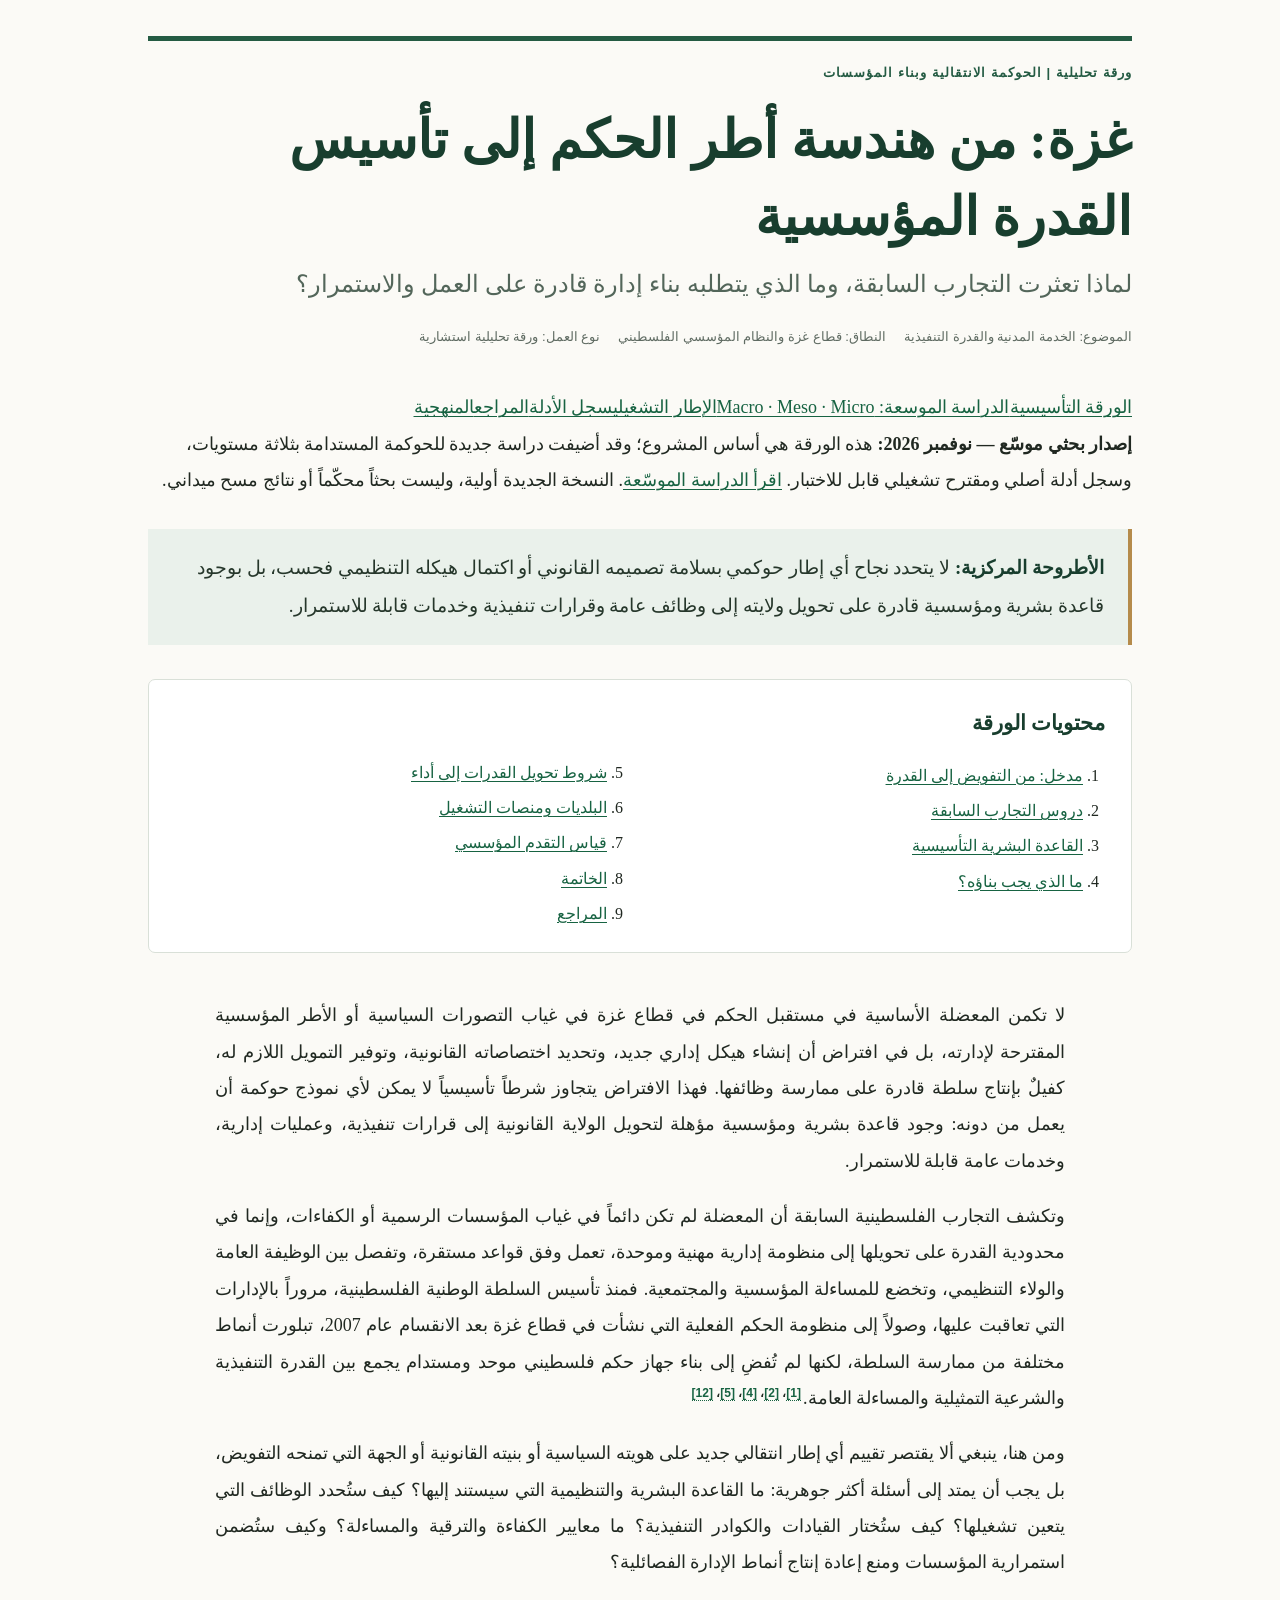
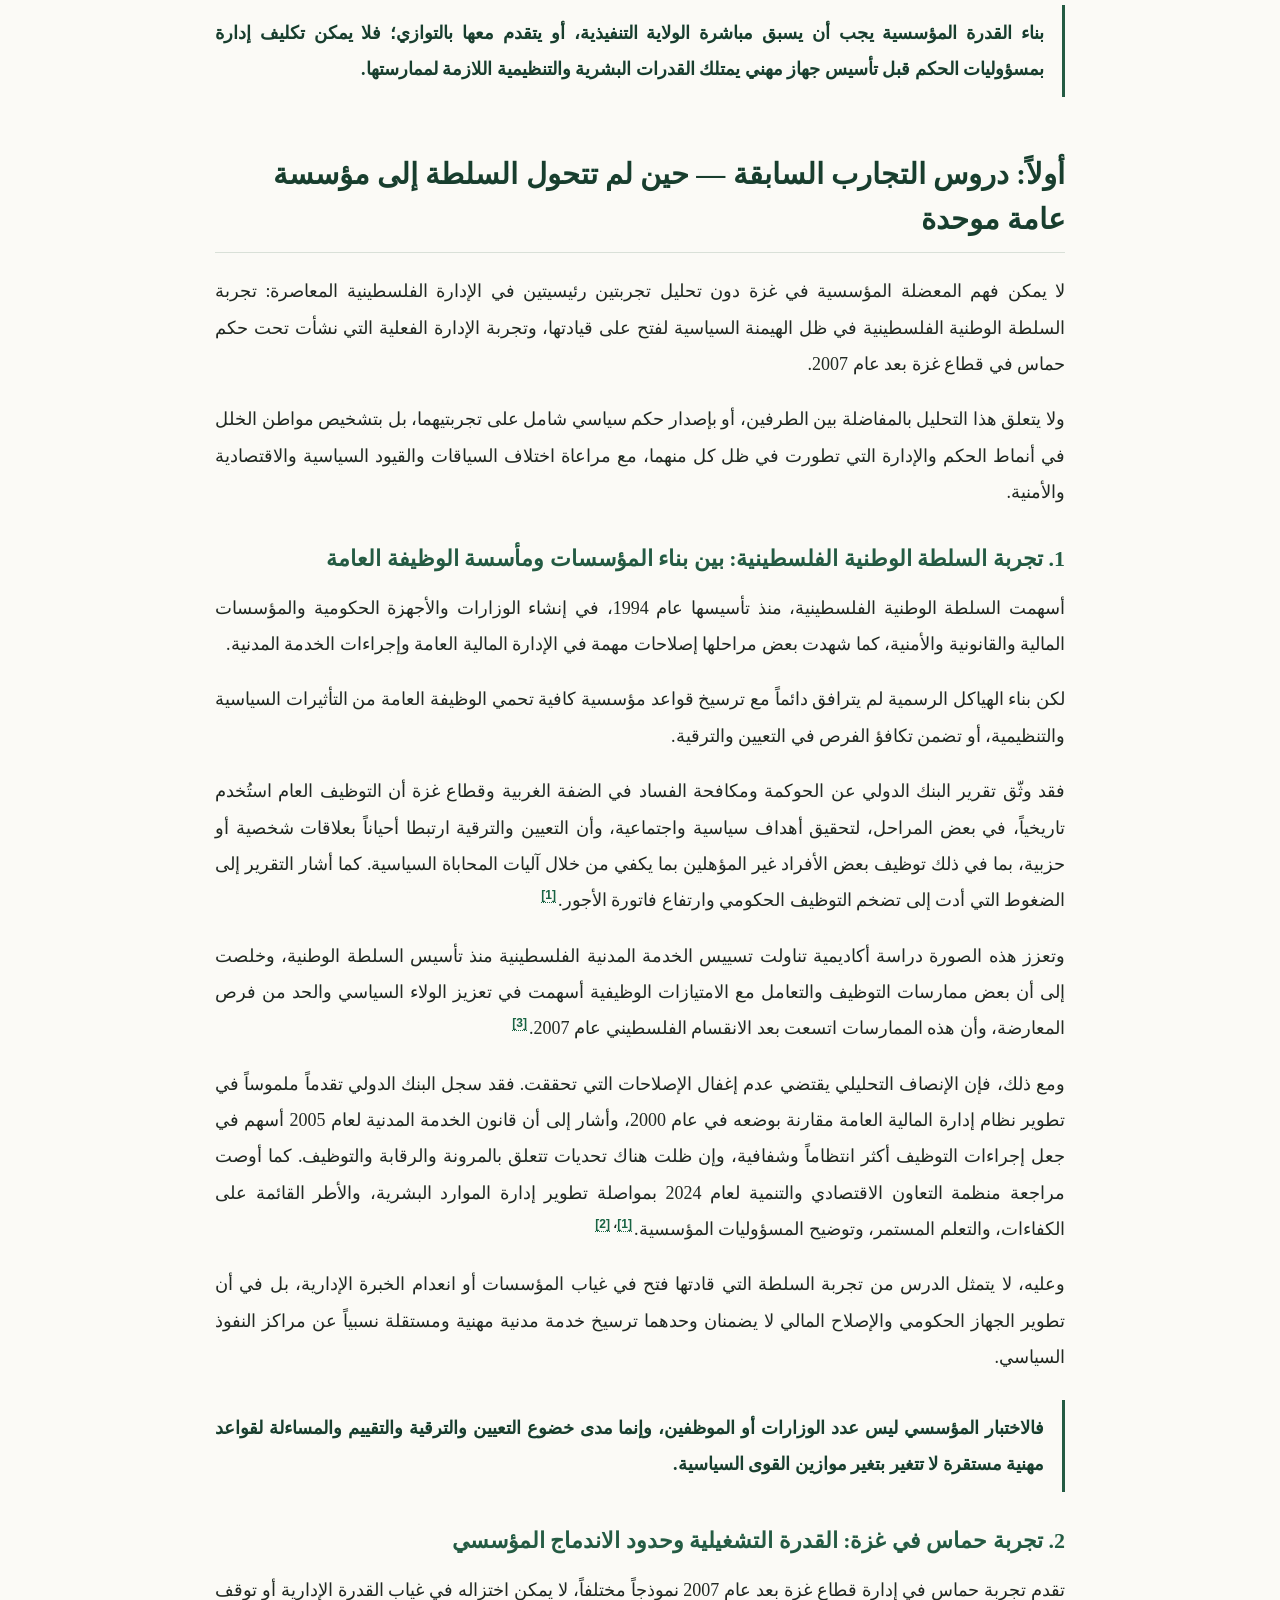
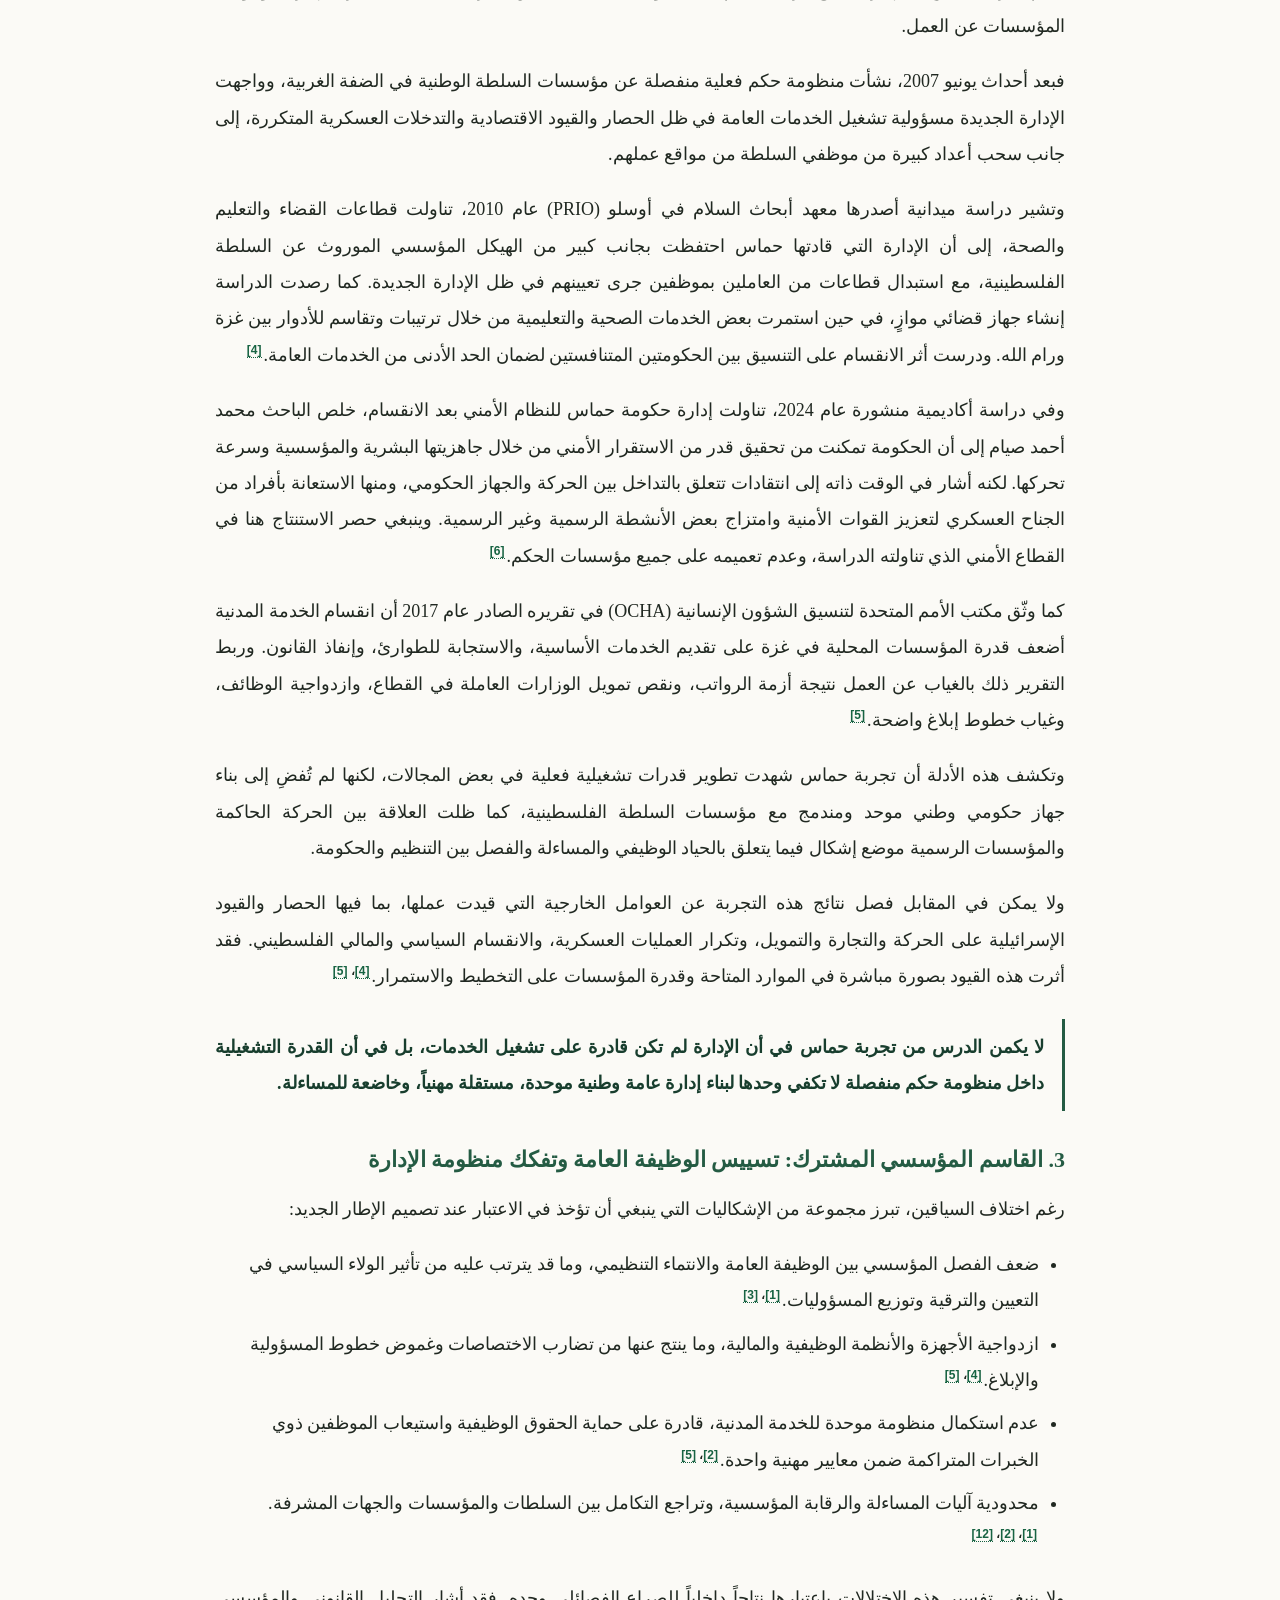
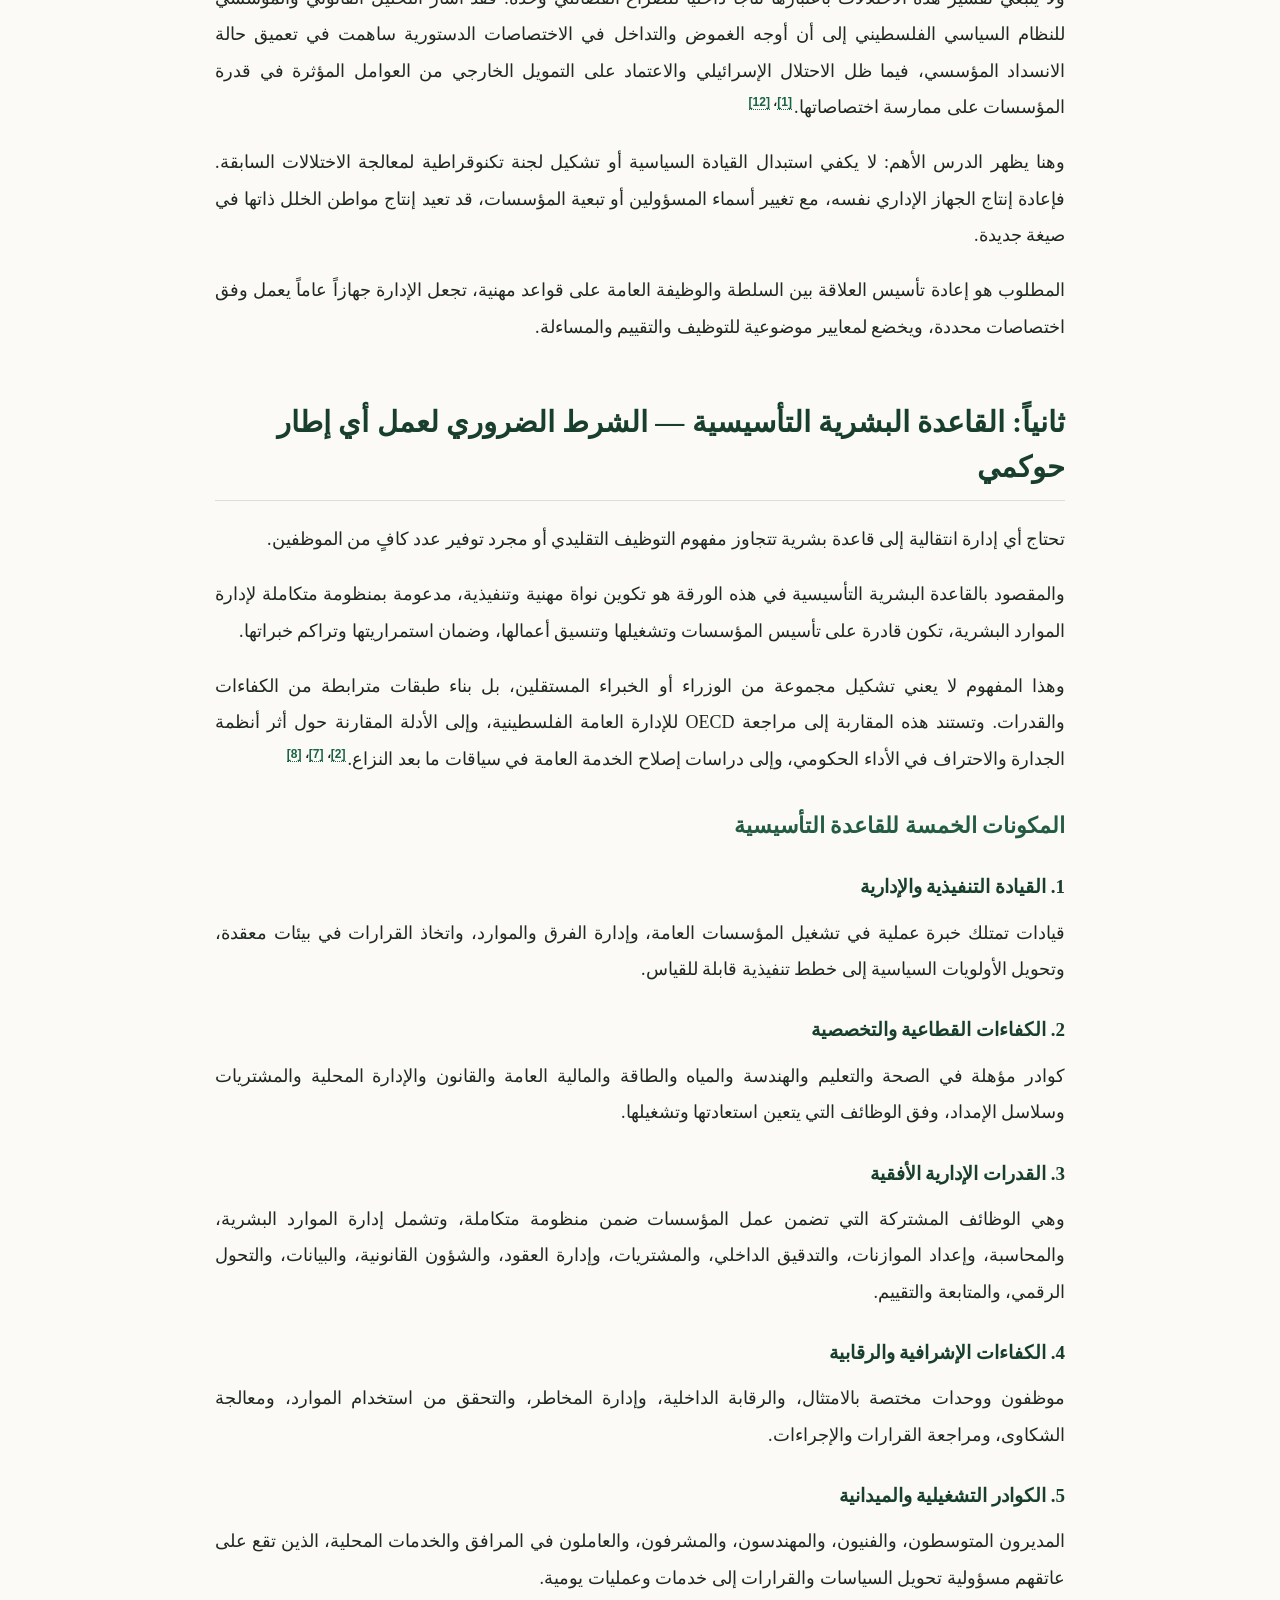
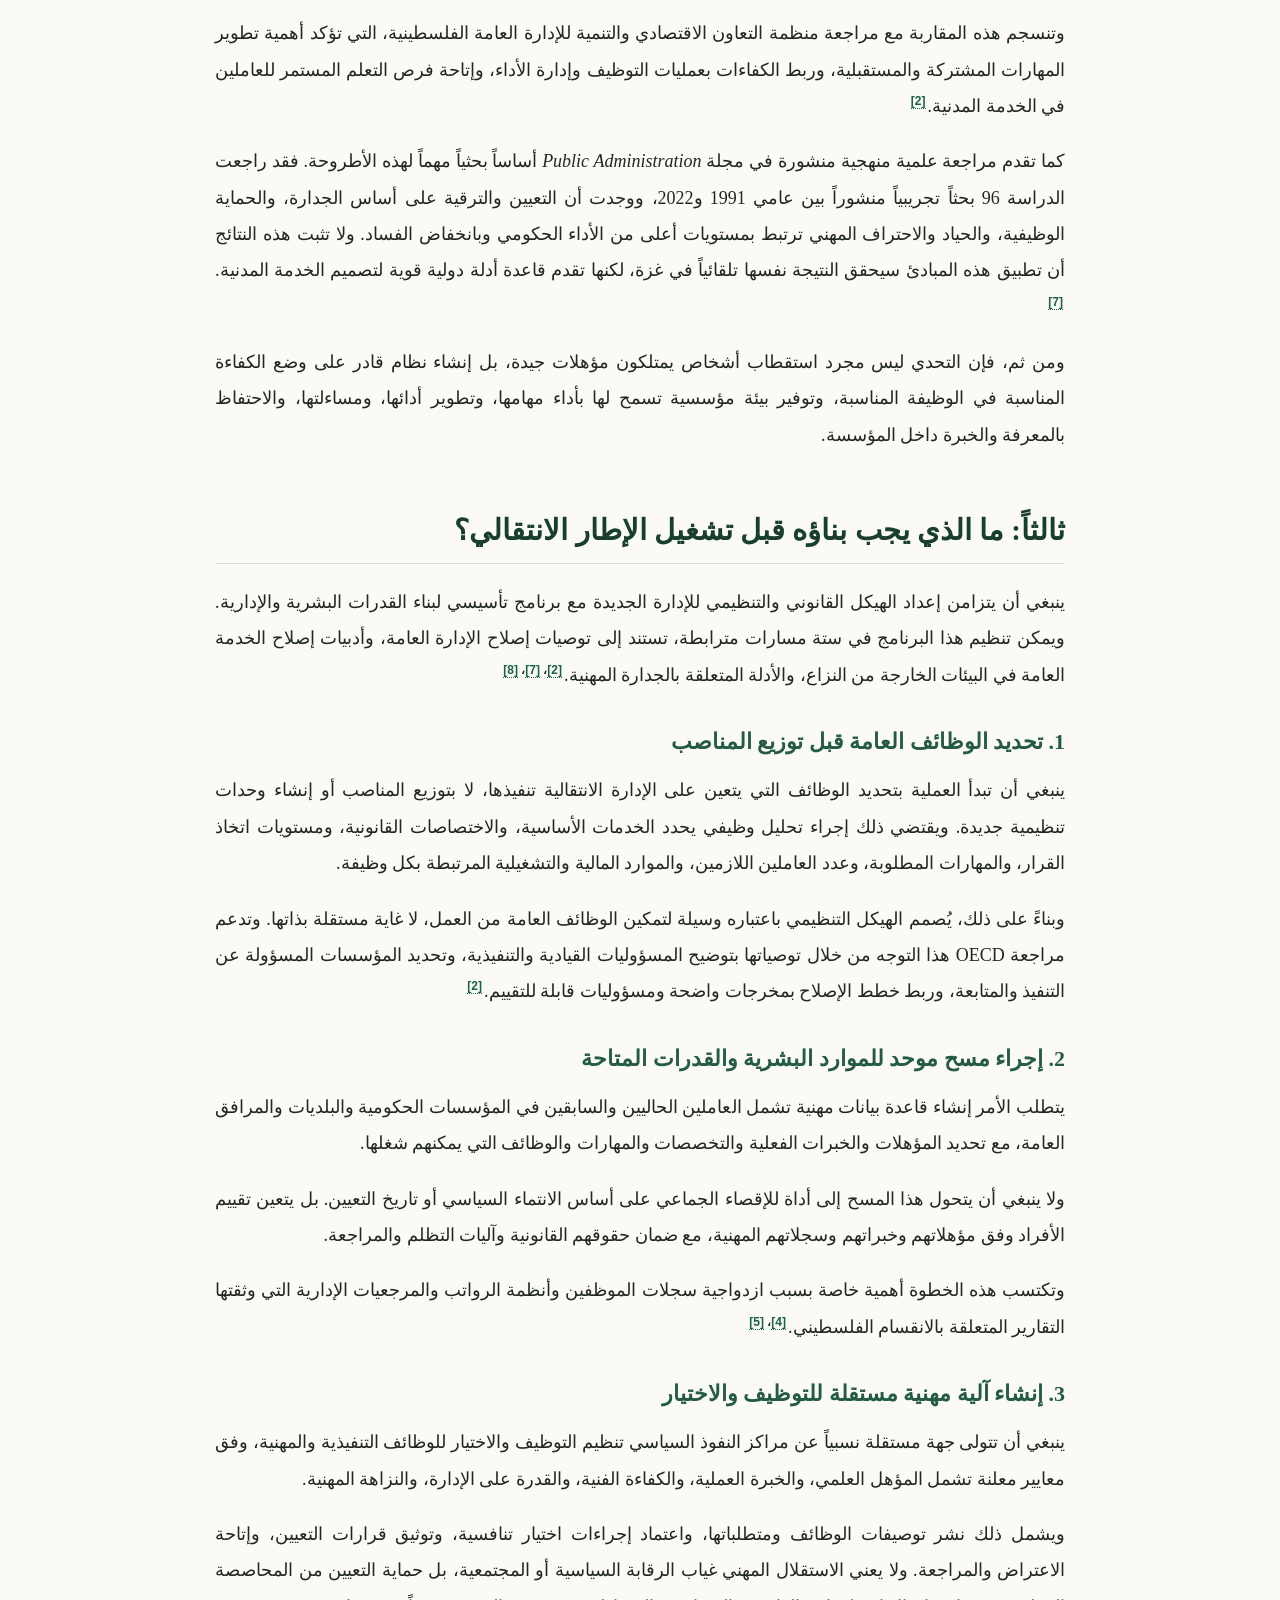
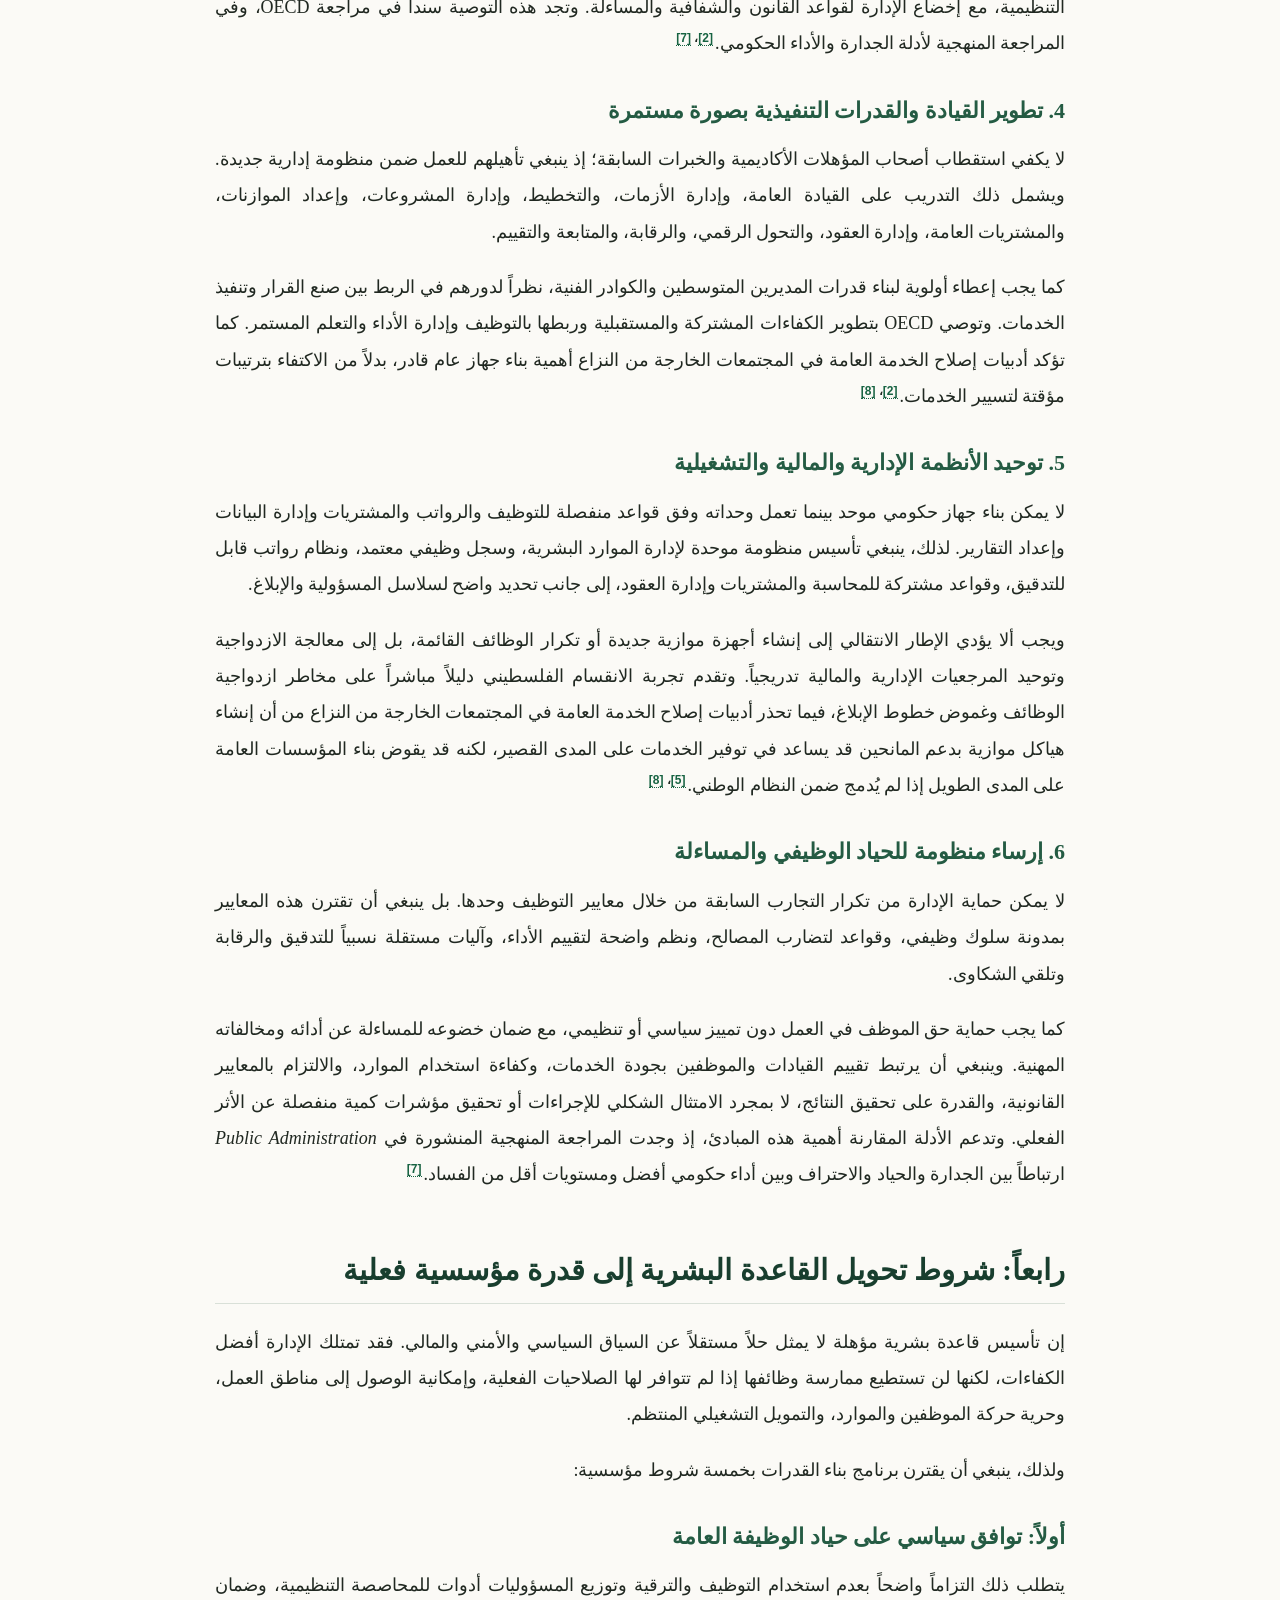
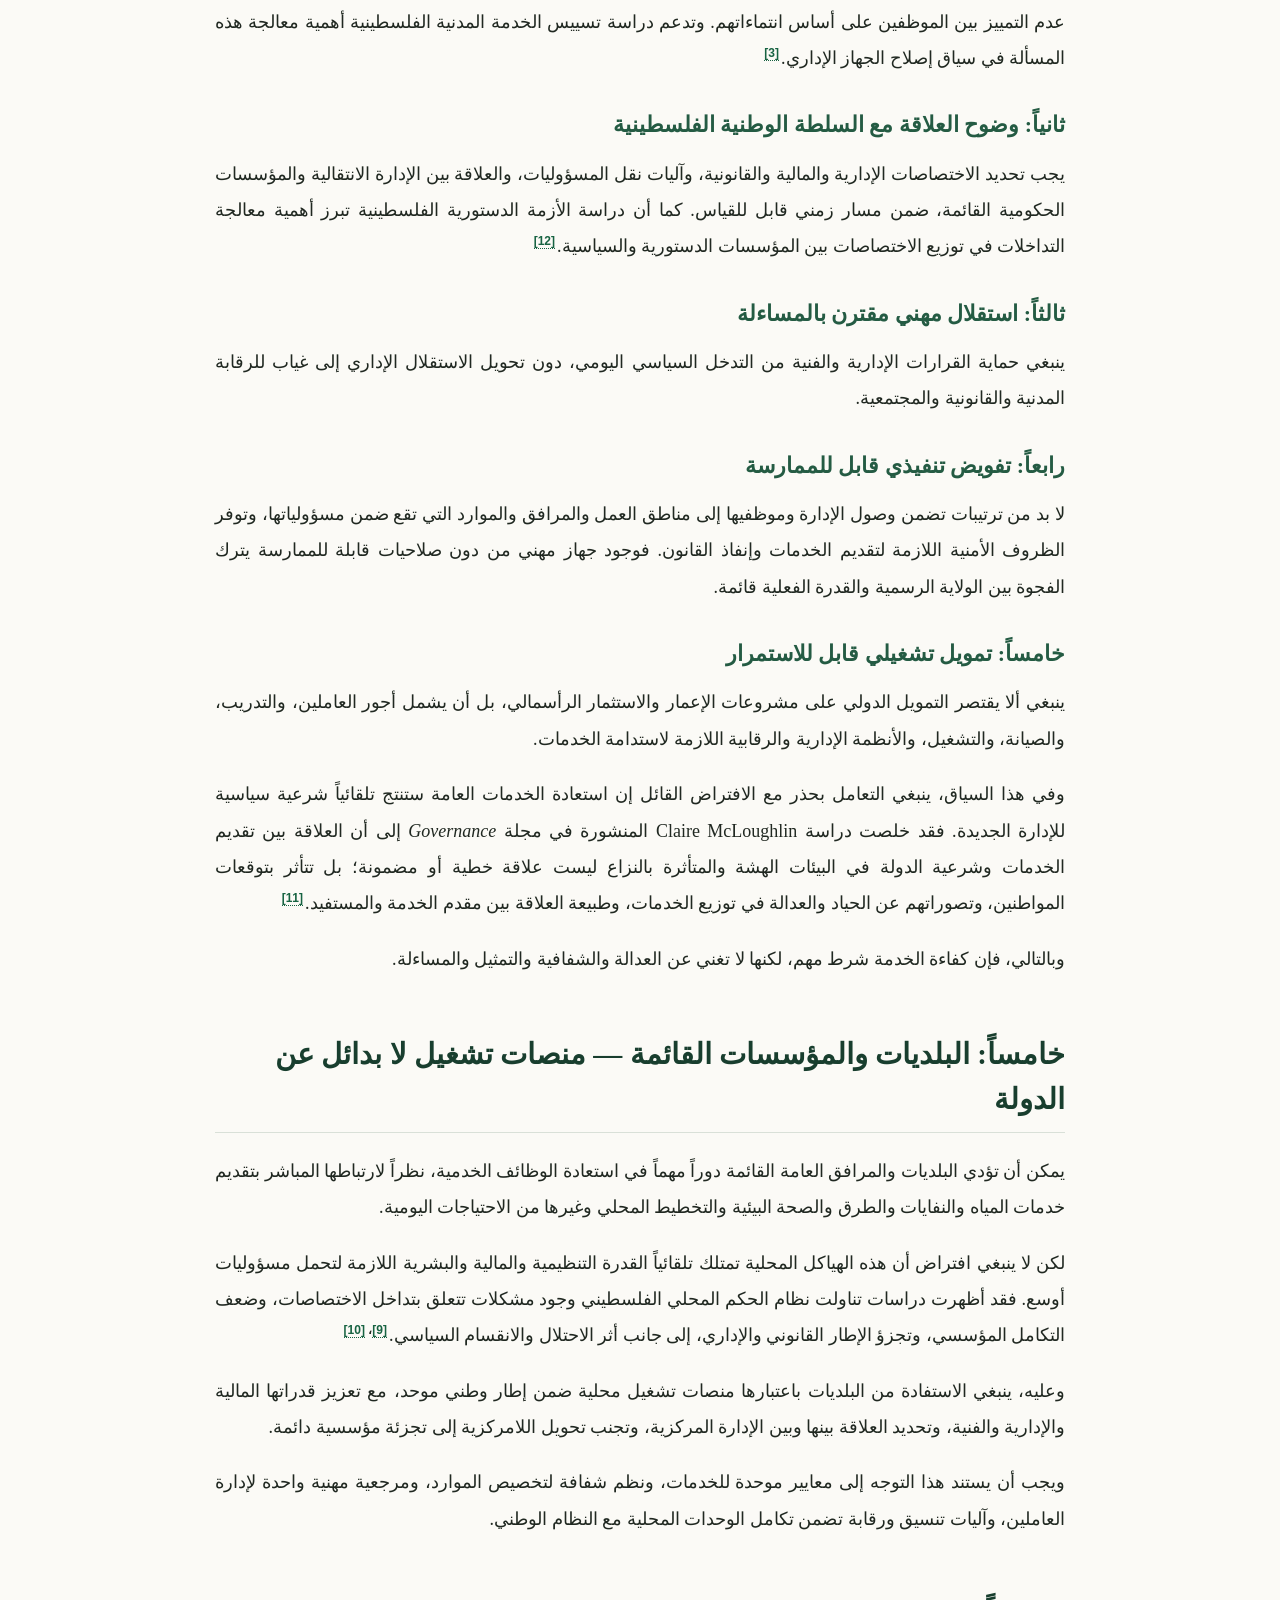
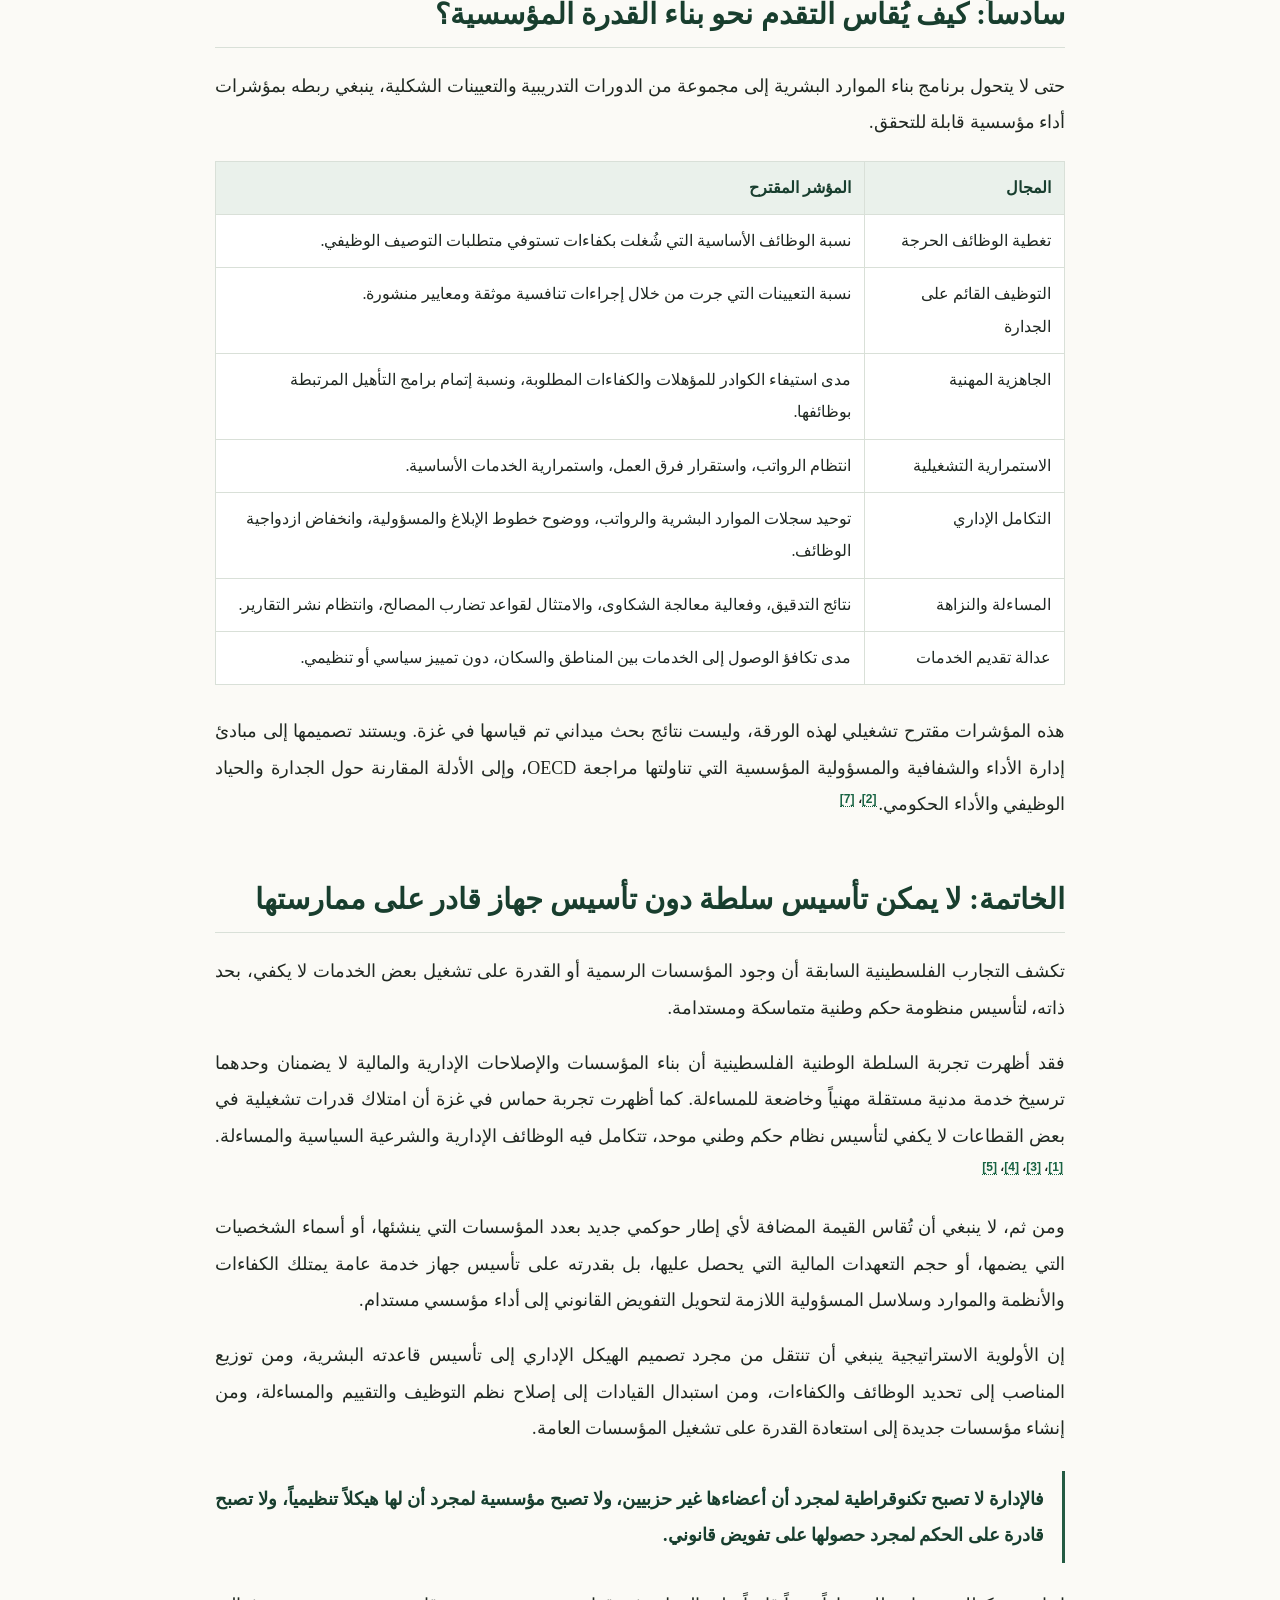
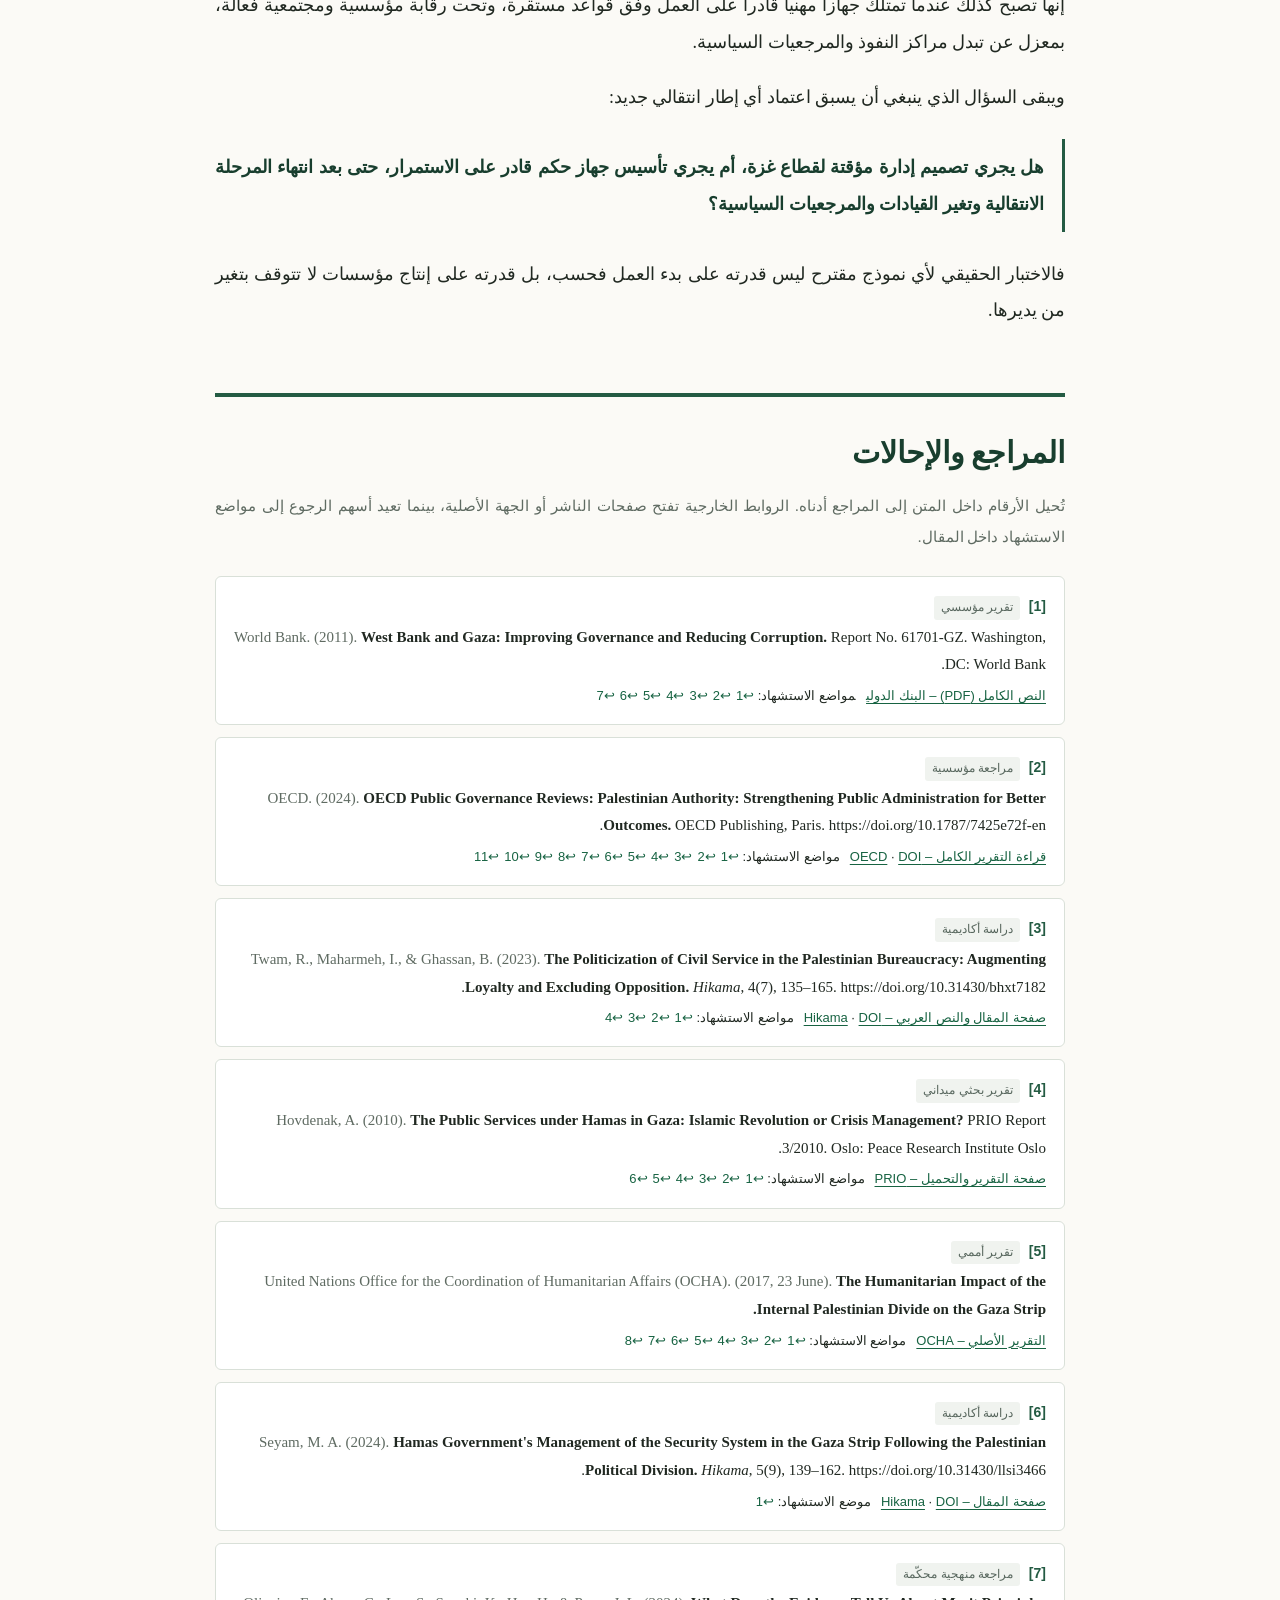
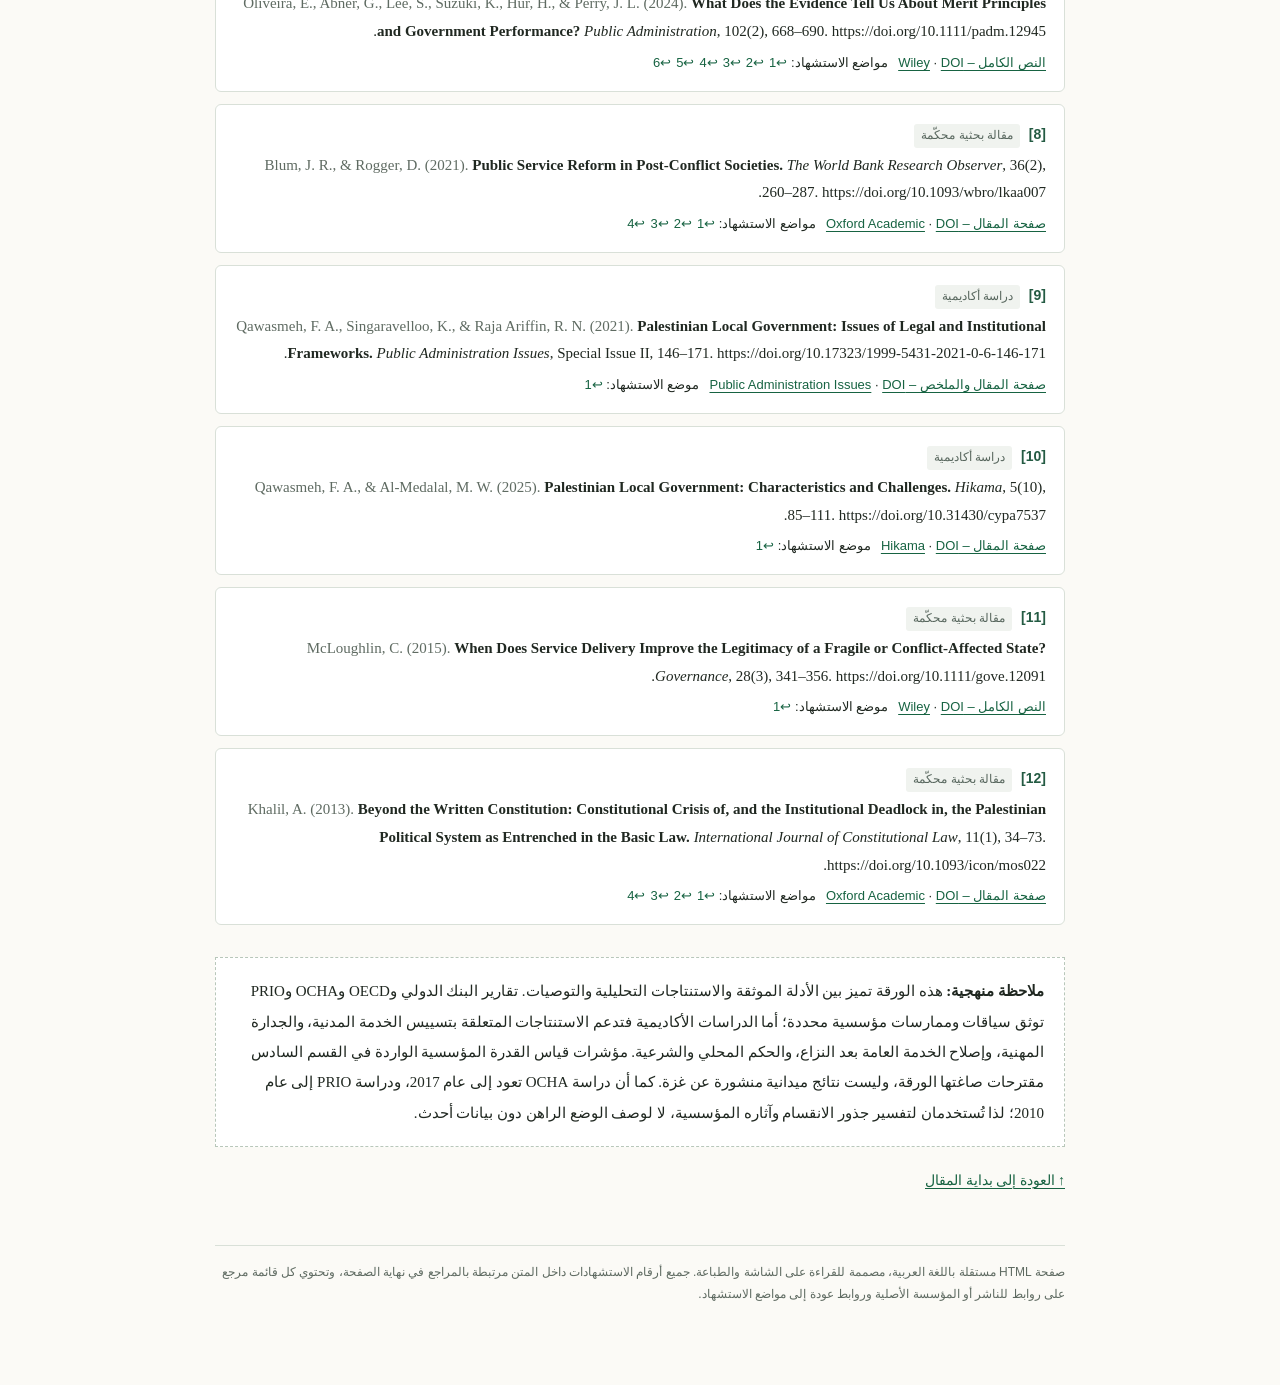
==== commit 73242f62: "Link foundational paper to expanded sustainable governance research" ====
--- a/index.html
+++ b/index.html
@@ -222,6 +222,8 @@
       </div>
     </header>
 
+    <nav class="site-nav" aria-label="المشروع البحثي"><a href="index.html" aria-current="page">الورقة التأسيسية</a><a href="governance.html">الدراسة الموسعة: Macro · Meso · Micro</a><a href="roadmap.html">الإطار التشغيلي</a><a href="evidence.html">سجل الأدلة</a><a href="references.html">المراجع</a><a href="about.html">المنهجية</a></nav>
+<div class="intro-panel"><strong>إصدار بحثي موسّع — نوفمبر 2026:</strong> هذه الورقة هي أساس المشروع؛ وقد أضيفت دراسة جديدة للحوكمة المستدامة بثلاثة مستويات، وسجل أدلة أصلي ومقترح تشغيلي قابل للاختبار. <a href="governance.html">اقرأ الدراسة الموسّعة</a>. النسخة الجديدة أولية، وليست بحثاً محكّماً أو نتائج مسح ميداني.</div>
     <div class="thesis">
       <strong>الأطروحة المركزية:</strong> لا يتحدد نجاح أي إطار حوكمي بسلامة تصميمه القانوني أو اكتمال هيكله التنظيمي فحسب، بل بوجود قاعدة بشرية ومؤسسية قادرة على تحويل ولايته إلى وظائف عامة وقرارات تنفيذية وخدمات قابلة للاستمرار.
     </div>
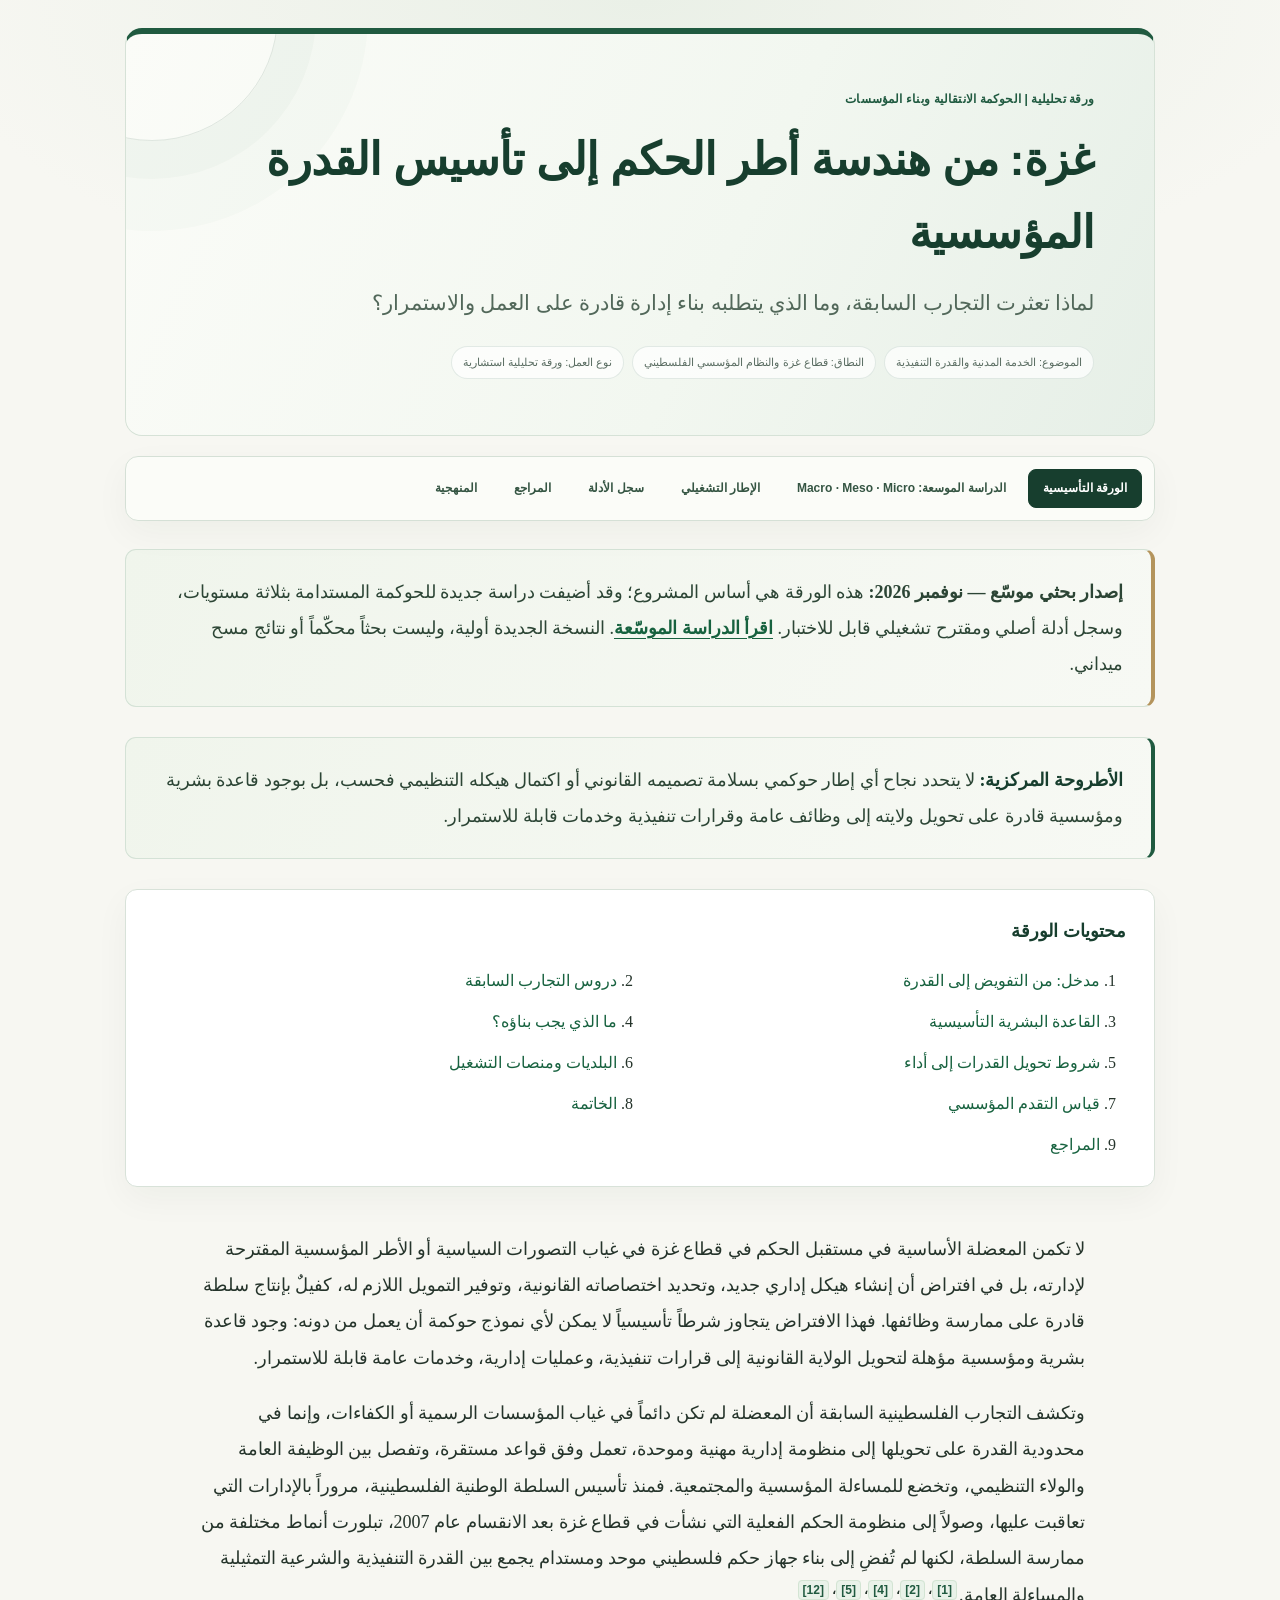
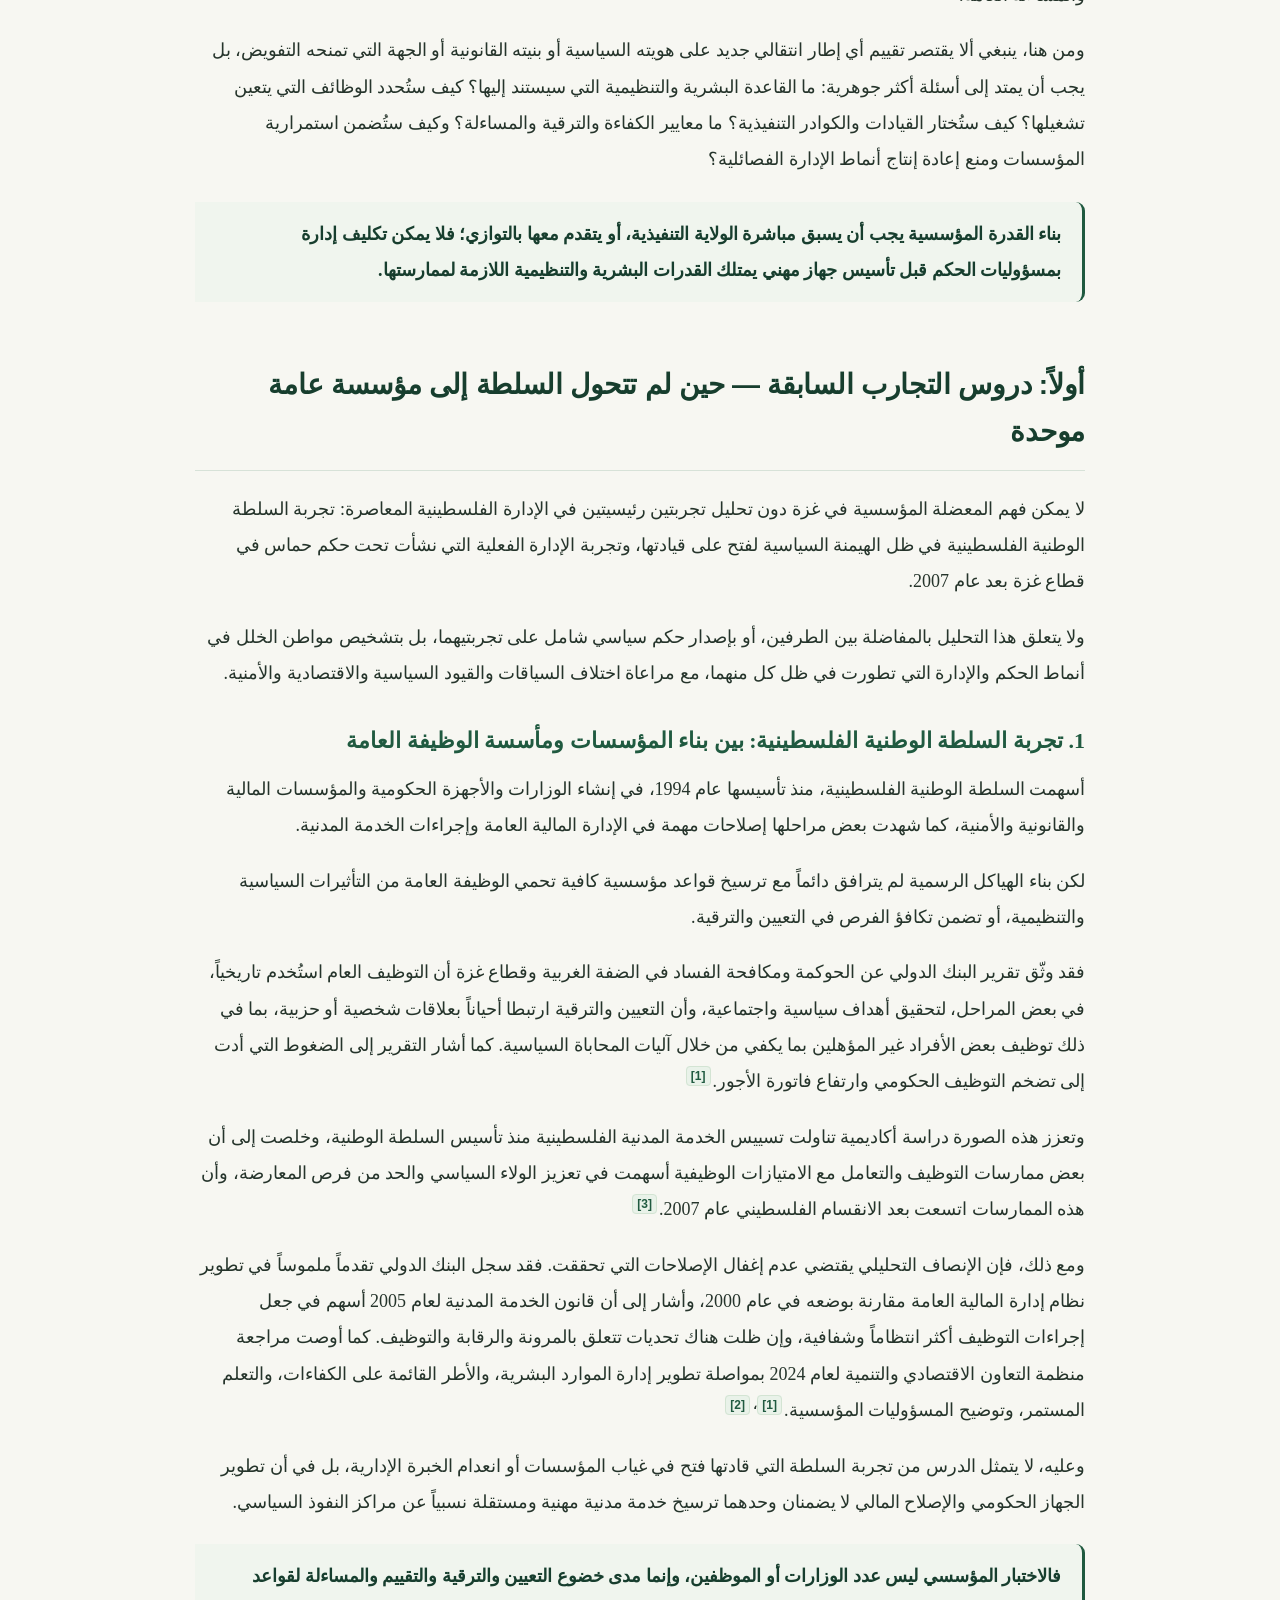
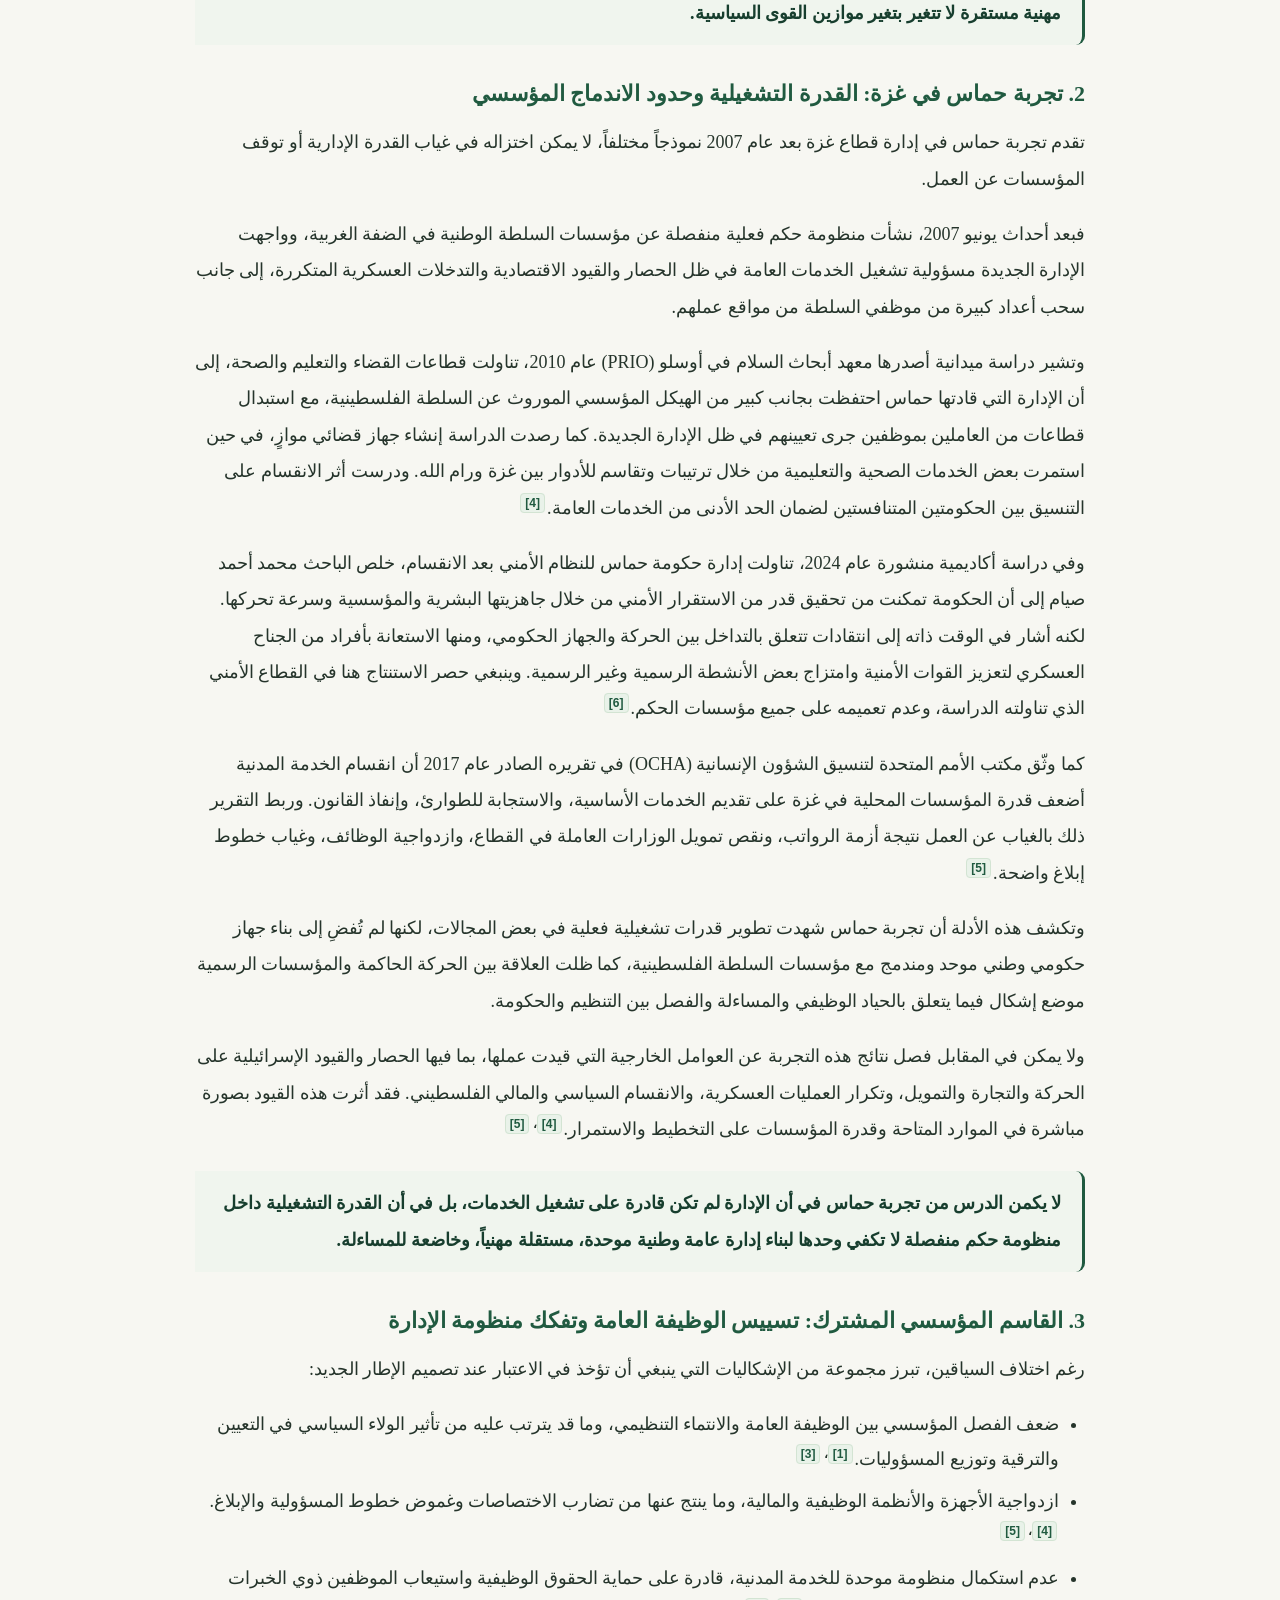
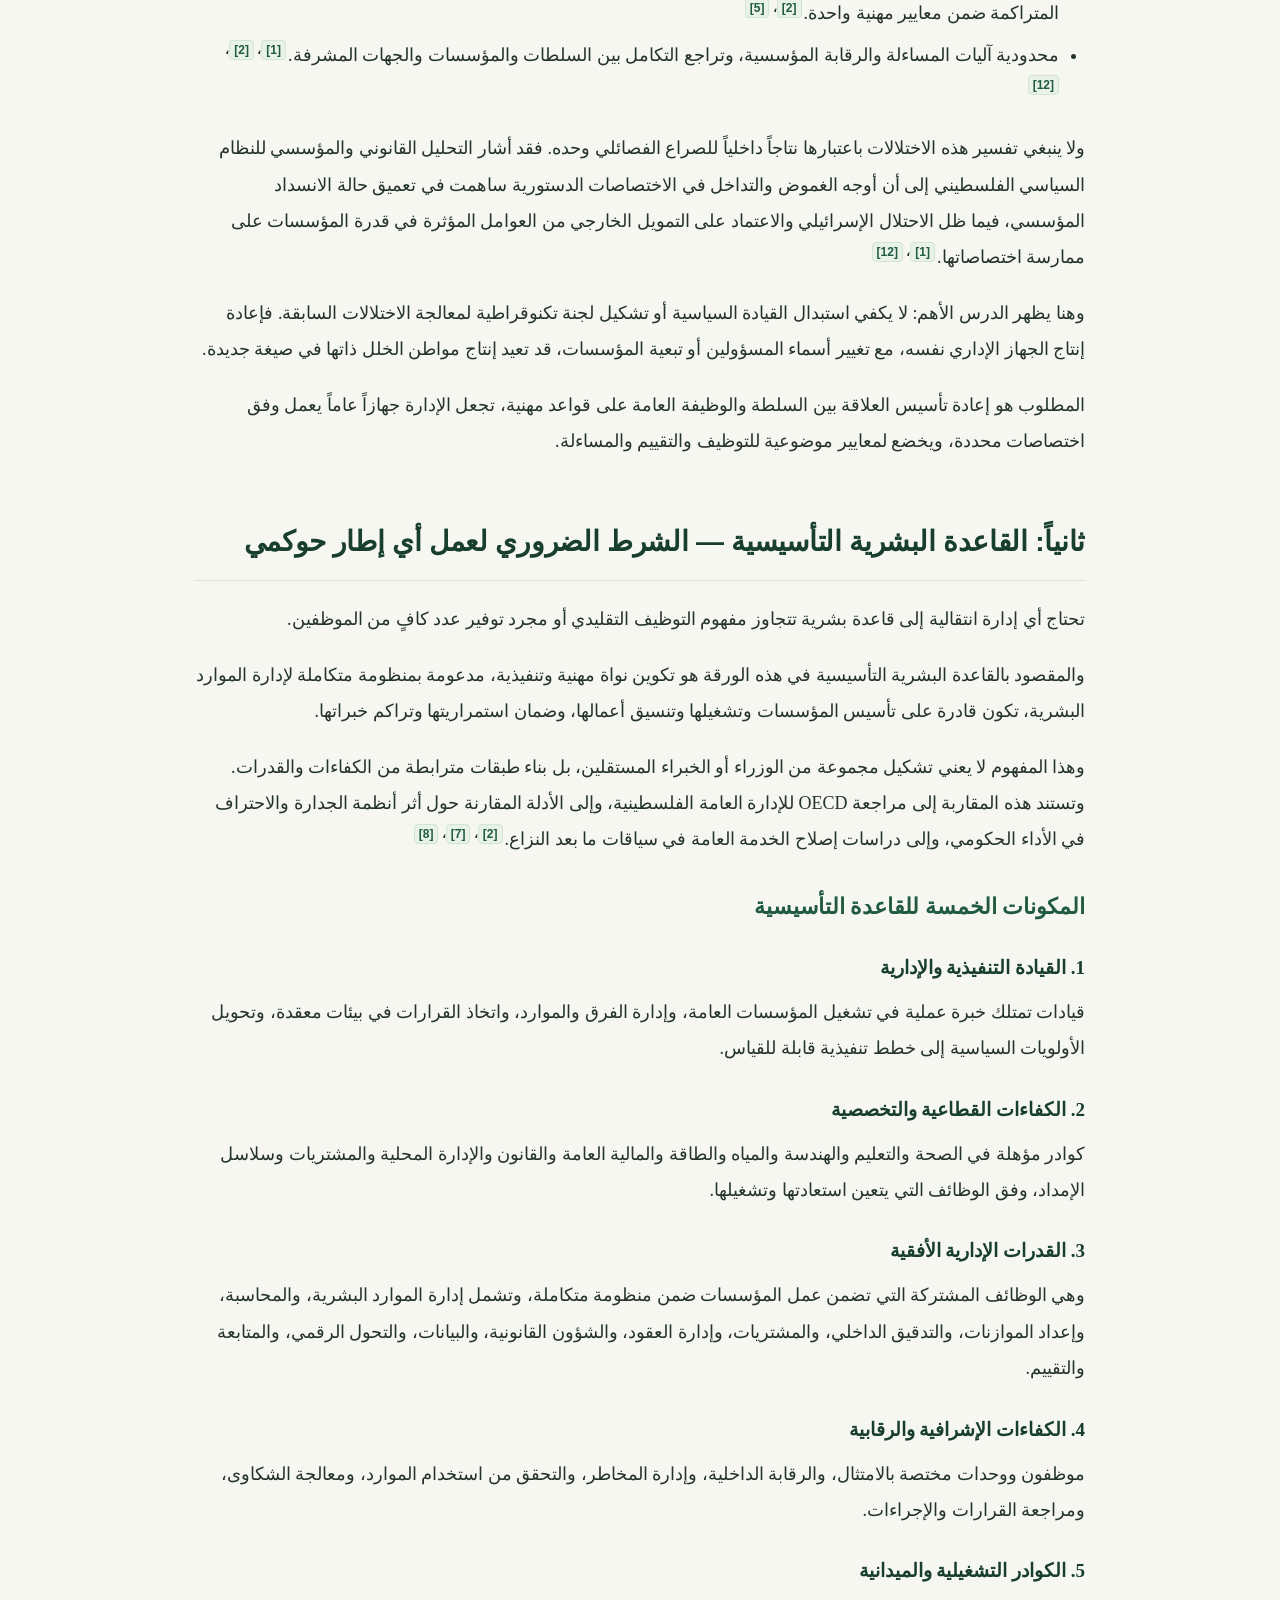
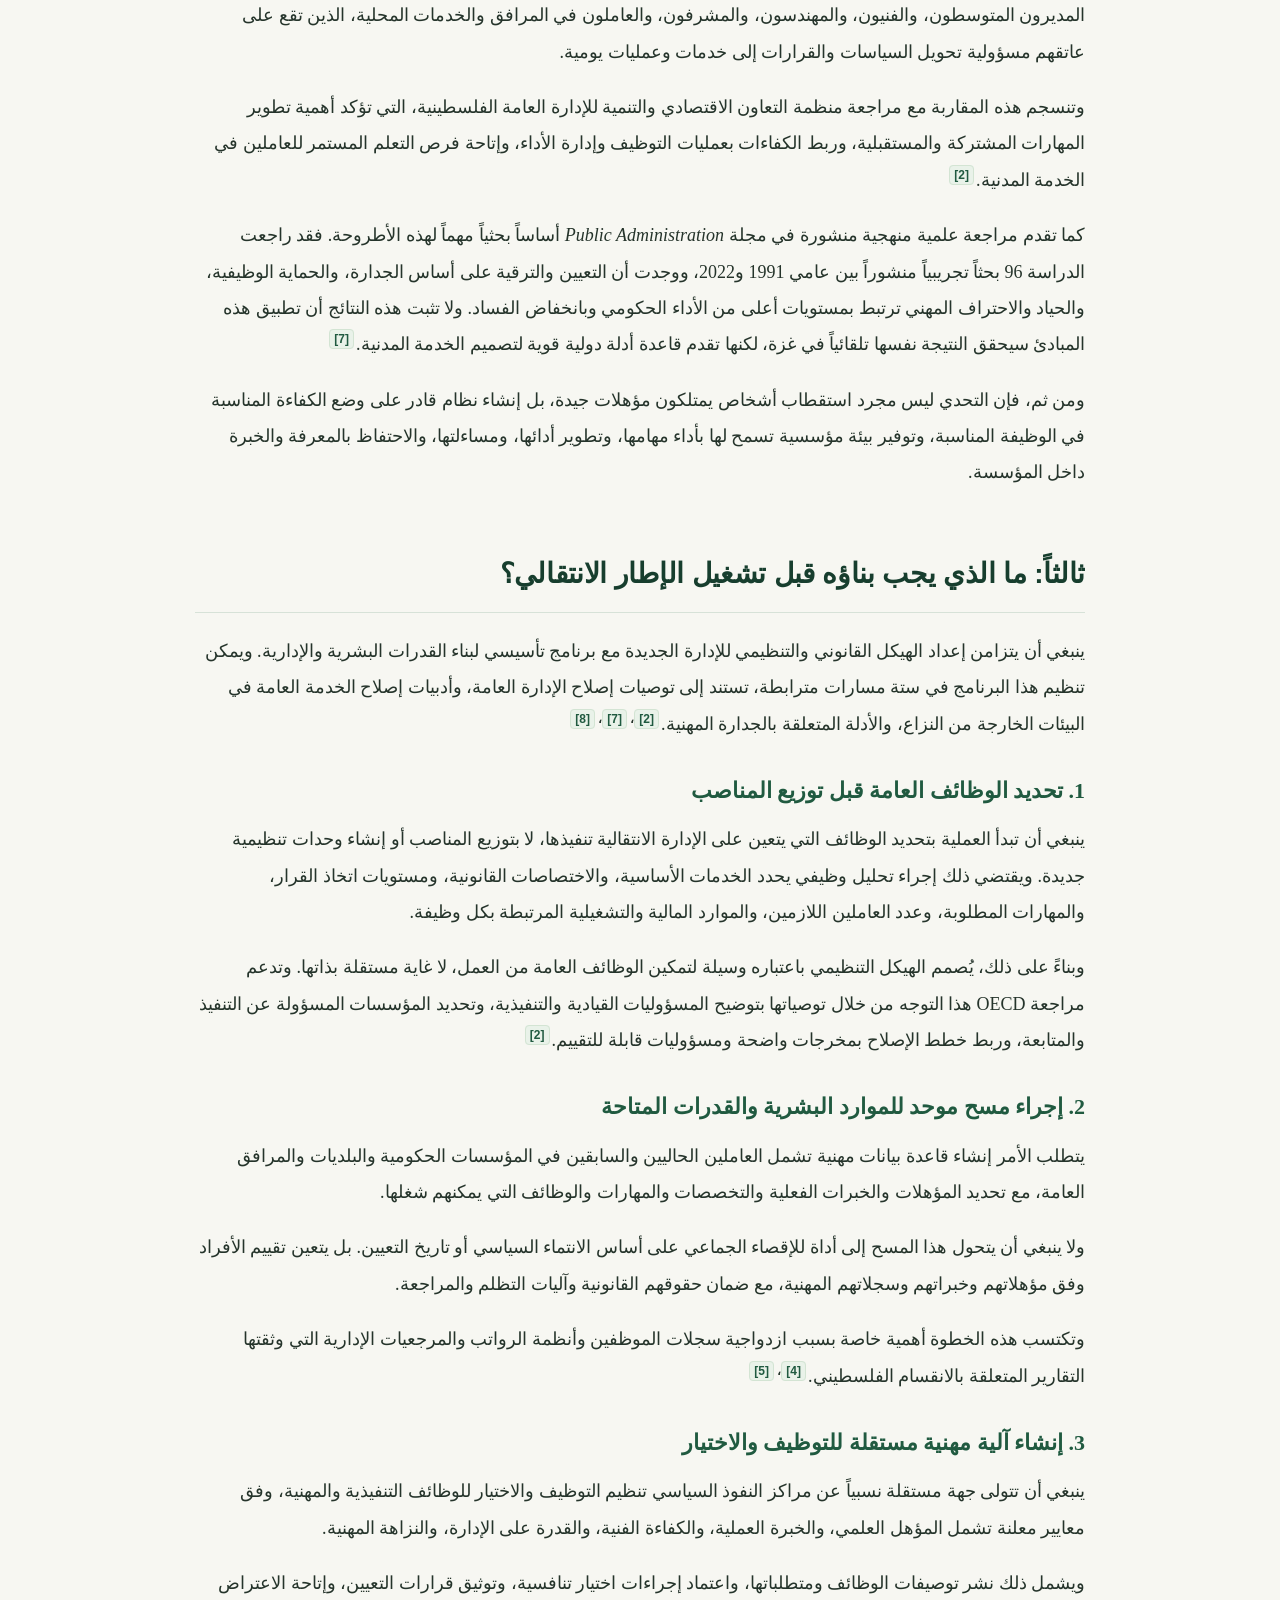
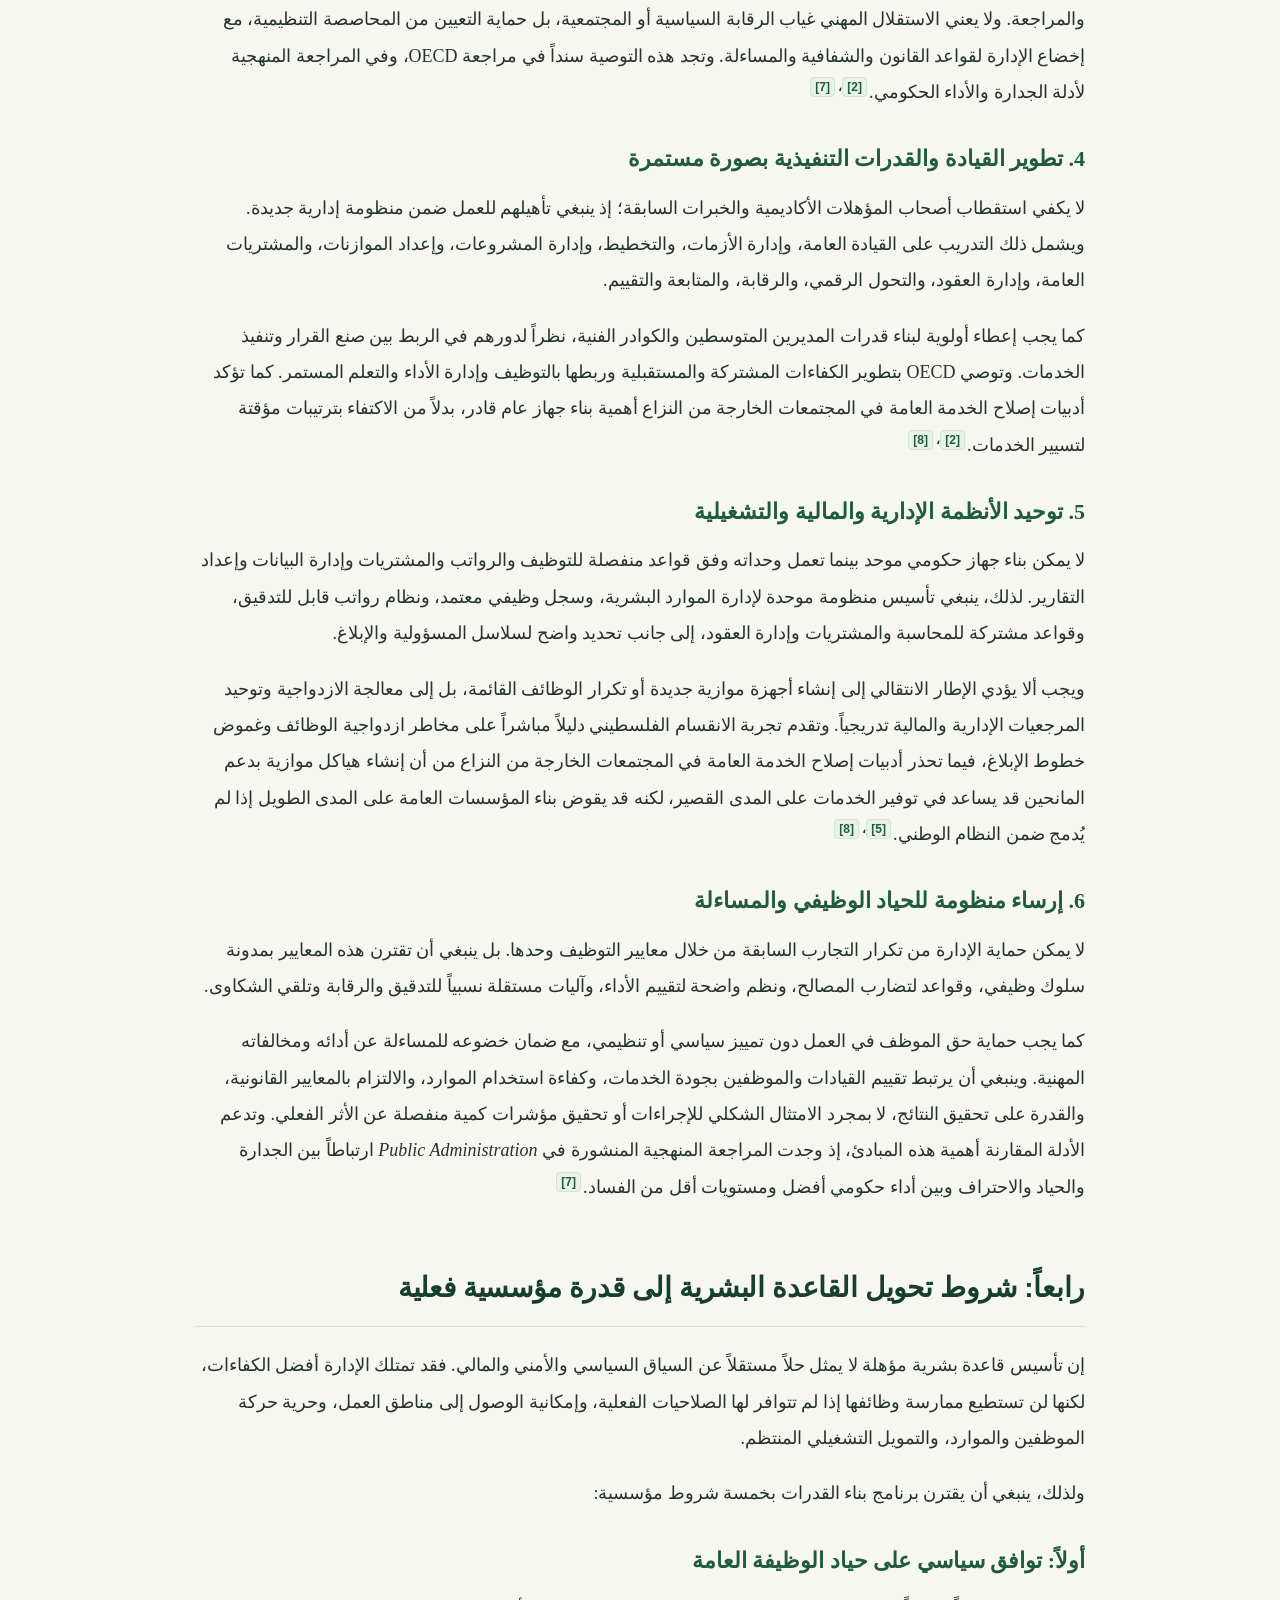
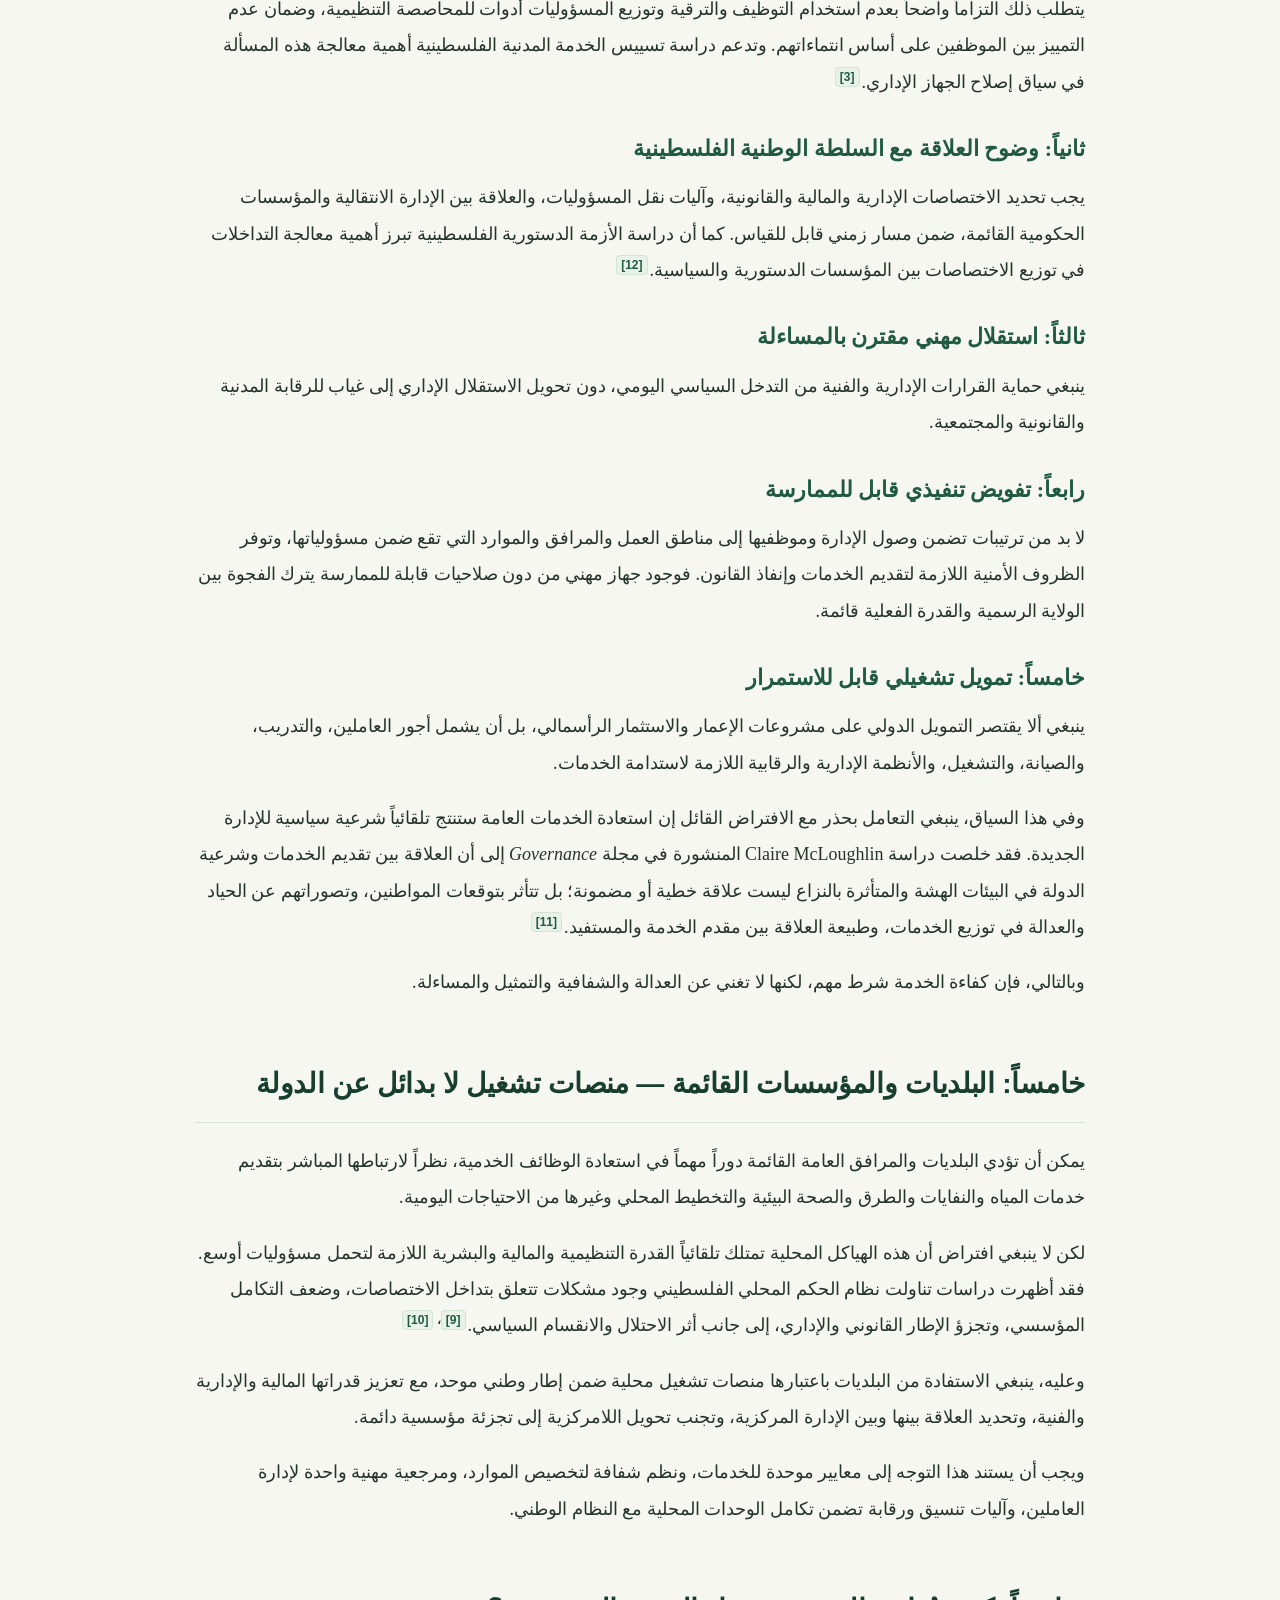
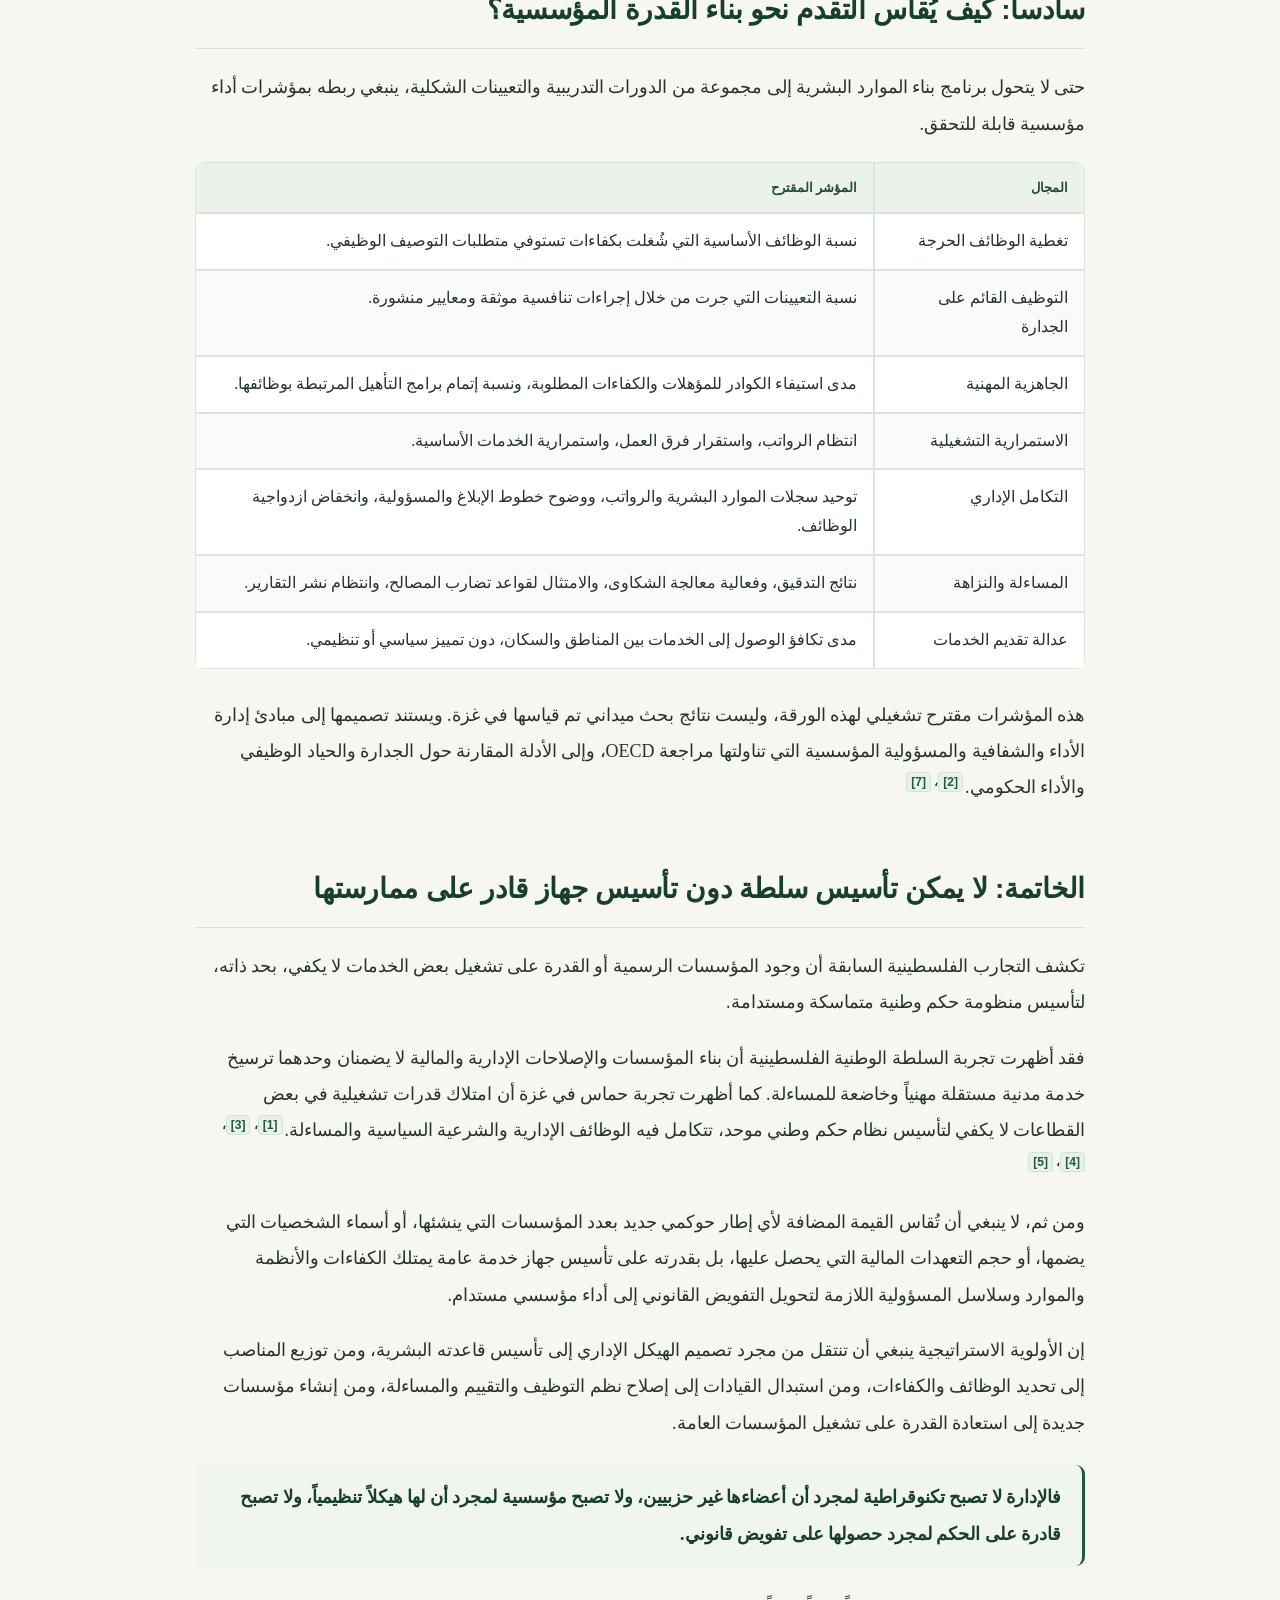
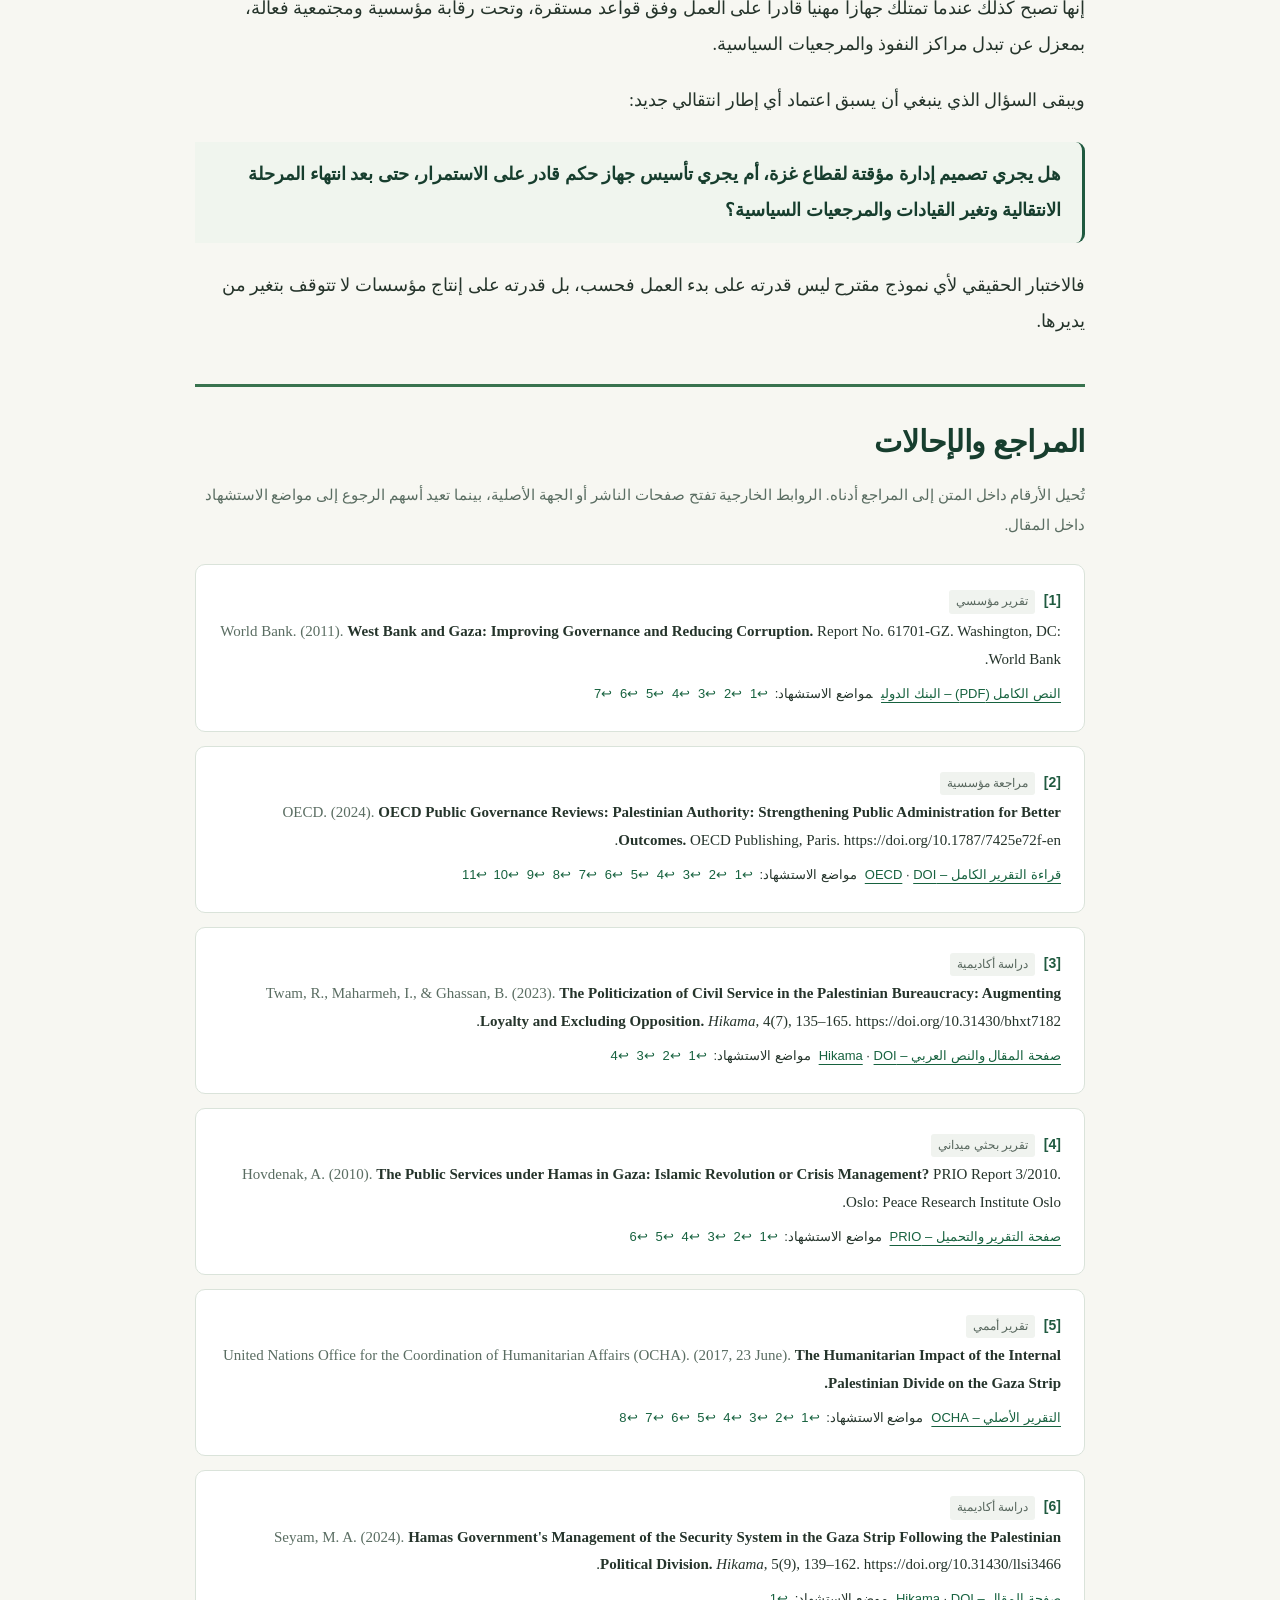
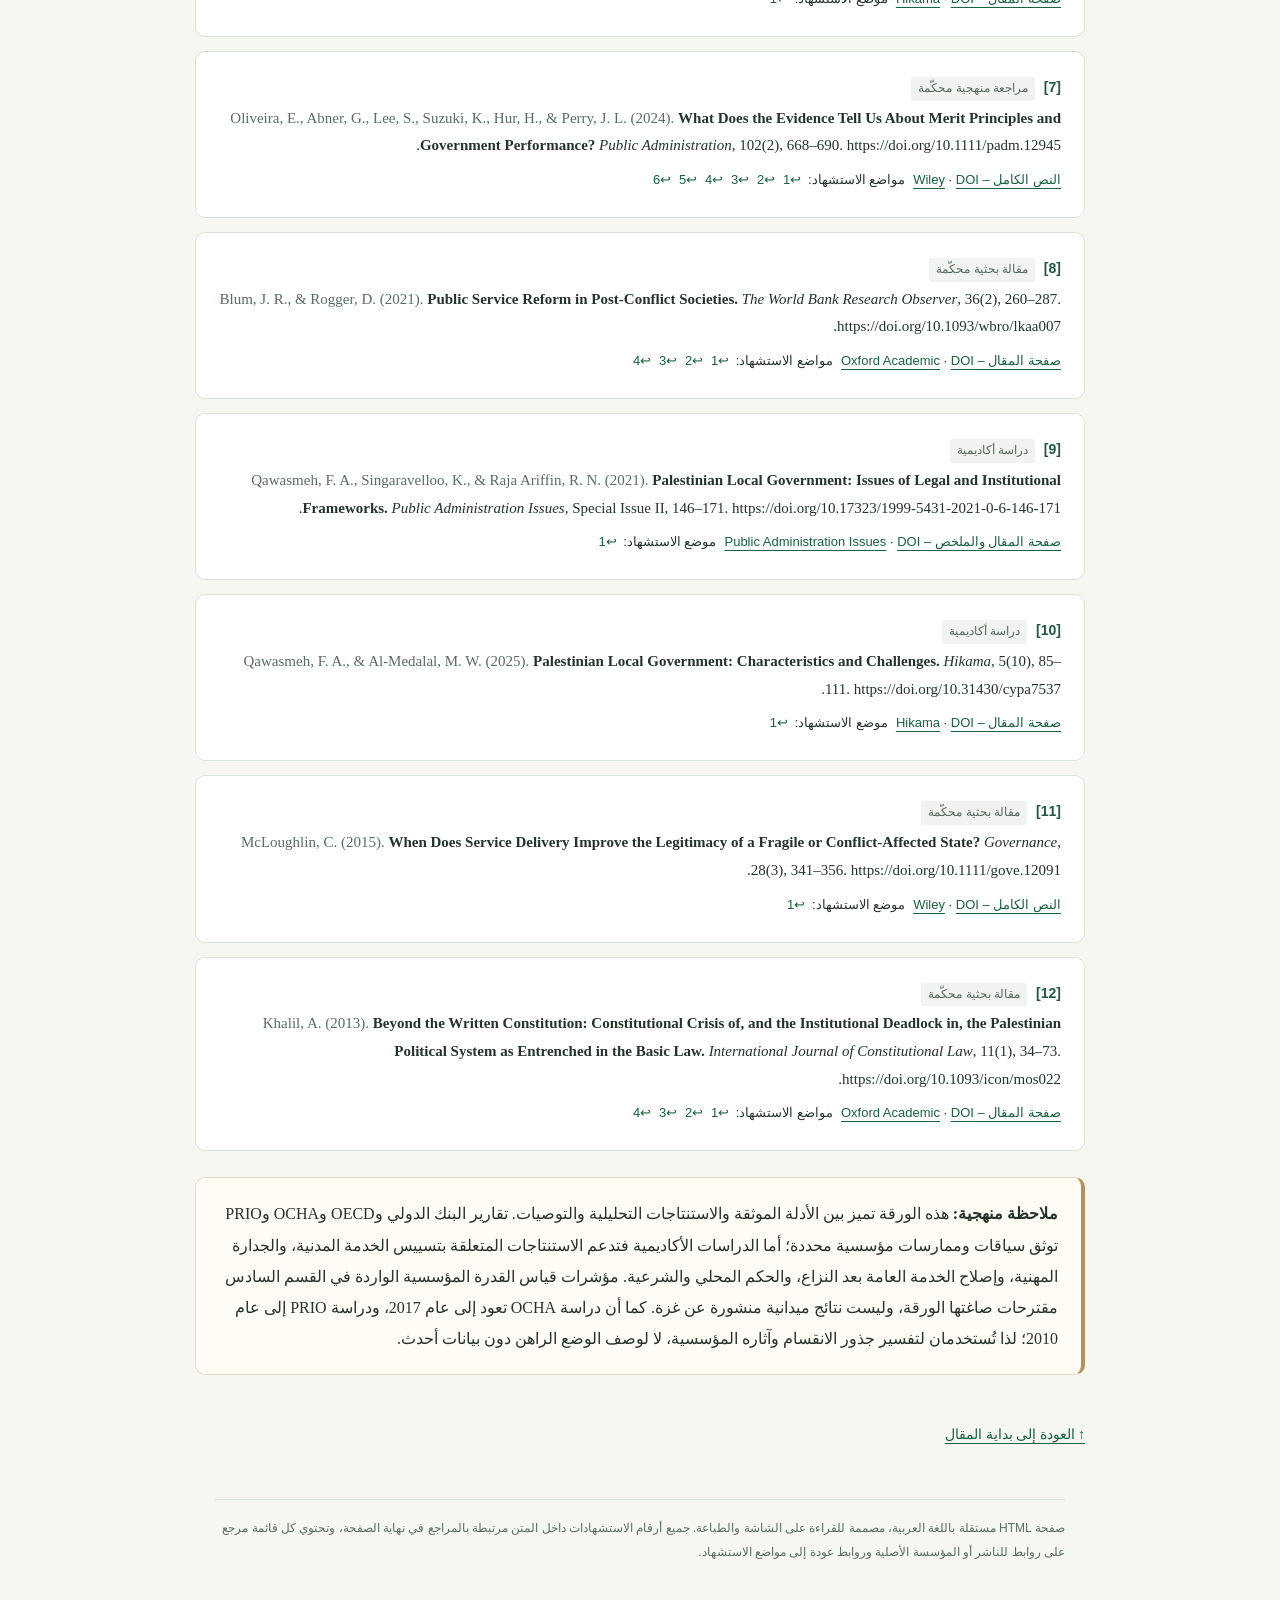
==== commit 89dbd1a1: "Apply research reader layout updates to index.html" ====
--- a/index.html
+++ b/index.html
@@ -208,8 +208,10 @@
       .ref-list li { break-inside: avoid; }
     }
   </style>
+  <link rel="stylesheet" href="assets/site.css">
 </head>
 <body id="top">
+  <a class="skip-link" href="#intro">تجاوز إلى بداية المقال</a>
   <div class="page-shell">
     <header class="masthead">
       <p class="eyebrow">ورقة تحليلية | الحوكمة الانتقالية وبناء المؤسسات</p>
@@ -362,7 +364,7 @@
       <section id="s6">
         <h2 class="section-title">سادساً: كيف يُقاس التقدم نحو بناء القدرة المؤسسية؟</h2>
         <p>حتى لا يتحول برنامج بناء الموارد البشرية إلى مجموعة من الدورات التدريبية والتعيينات الشكلية، ينبغي ربطه بمؤشرات أداء مؤسسية قابلة للتحقق.</p>
-        <table class="metrics">
+        <div class="table-scroll" role="region" tabindex="0" aria-label="جدول بيانات قابل للتمرير أفقياً"><table class="metrics">
           <thead><tr><th>المجال</th><th>المؤشر المقترح</th></tr></thead>
           <tbody>
             <tr><td>تغطية الوظائف الحرجة</td><td>نسبة الوظائف الأساسية التي شُغلت بكفاءات تستوفي متطلبات التوصيف الوظيفي.</td></tr>
@@ -373,7 +375,7 @@
             <tr><td>المساءلة والنزاهة</td><td>نتائج التدقيق، وفعالية معالجة الشكاوى، والامتثال لقواعد تضارب المصالح، وانتظام نشر التقارير.</td></tr>
             <tr><td>عدالة تقديم الخدمات</td><td>مدى تكافؤ الوصول إلى الخدمات بين المناطق والسكان، دون تمييز سياسي أو تنظيمي.</td></tr>
           </tbody>
-        </table>
+        </table></div>
         <p>هذه المؤشرات مقترح تشغيلي لهذه الورقة، وليست نتائج بحث ميداني تم قياسها في غزة. ويستند تصميمها إلى مبادئ إدارة الأداء والشفافية والمسؤولية المؤسسية التي تناولتها مراجعة OECD، وإلى الأدلة المقارنة حول الجدارة والحياد الوظيفي والأداء الحكومي.<sup class="citation"><a href="#ref-2" id="c2-11">[2]</a>، <a href="#ref-7" id="c7-6">[7]</a></sup></p>
       </section>
 
--- a/assets/site.css
+++ b/assets/site.css
@@ -0,0 +1,552 @@
+
+    :root {
+      --ink: #202821;
+      --muted: #5f6b62;
+      --green: #245b43;
+      --green-dark: #183e2e;
+      --green-soft: #eaf1eb;
+      --paper: #fbfaf6;
+      --line: #d9e0d8;
+      --link: #176342;
+      --accent: #b58b4b;
+      --white: #fff;
+    }
+    * { box-sizing: border-box; }
+    html { scroll-behavior: smooth; }
+    body {
+      margin: 0;
+      background: var(--paper);
+      color: var(--ink);
+      font-family: "Noto Naskh Arabic", "Amiri", "Geeza Pro", "Tahoma", serif;
+      line-height: 2.02;
+      font-size: 18px;
+      text-rendering: optimizeLegibility;
+    }
+    a { color: var(--link); text-decoration-thickness: 1px; text-underline-offset: 3px; }
+    a:hover { color: var(--green-dark); }
+    .page-shell { max-width: 1040px; margin: 0 auto; padding: 36px 28px 80px; }
+    .masthead {
+      border-top: 5px solid var(--green);
+      padding-top: 22px;
+      margin-bottom: 42px;
+    }
+    .eyebrow {
+      color: var(--green);
+      font: 700 13px/1.6 Arial, sans-serif;
+      letter-spacing: .08em;
+      margin: 0 0 18px;
+    }
+    h1 {
+      color: var(--green-dark);
+      font-size: clamp(34px, 5vw, 53px);
+      line-height: 1.45;
+      font-weight: 800;
+      margin: 0 0 8px;
+    }
+    .subtitle {
+      color: #53665a;
+      font-size: clamp(19px, 2.3vw, 24px);
+      line-height: 1.8;
+      margin: 0;
+      max-width: 850px;
+    }
+    .meta {
+      margin-top: 20px;
+      color: var(--muted);
+      font: 13px/1.6 Arial, sans-serif;
+      display: flex;
+      flex-wrap: wrap;
+      gap: 8px 18px;
+    }
+    .thesis {
+      border-right: 4px solid var(--accent);
+      background: var(--green-soft);
+      padding: 20px 24px;
+      margin: 30px 0 34px;
+      color: #26372b;
+      font-size: 19px;
+    }
+    .thesis strong { color: var(--green-dark); }
+    .toc {
+      border: 1px solid var(--line);
+      background: #fff;
+      padding: 22px 26px;
+      margin: 0 0 44px;
+      border-radius: 7px;
+    }
+    .toc h2 { font-size: 21px; margin: 0 0 12px; color: var(--green-dark); }
+    .toc ol { margin: 0; padding-right: 22px; columns: 2; column-gap: 44px; }
+    .toc li { break-inside: avoid; margin: 3px 0; font-size: 16px; }
+    article { max-width: 850px; margin: 0 auto; }
+    article p { margin: 0 0 19px; text-align: justify; }
+    h2.section-title {
+      color: var(--green-dark);
+      font-size: 29px;
+      line-height: 1.55;
+      margin: 55px 0 20px;
+      padding-bottom: 10px;
+      border-bottom: 1px solid var(--line);
+      scroll-margin-top: 24px;
+    }
+    h3 {
+      color: var(--green);
+      font-size: 22px;
+      line-height: 1.65;
+      margin: 31px 0 12px;
+      scroll-margin-top: 24px;
+    }
+    h4 { color: var(--green-dark); font-size: 19px; margin: 24px 0 8px; }
+    ul, ol { padding-right: 26px; margin: 8px 0 22px; }
+    li { margin: 7px 0; }
+    .key-sentence {
+      font-weight: 700;
+      color: var(--green-dark);
+      border-right: 3px solid var(--green);
+      padding: 10px 18px 10px 0;
+      margin: 24px 0;
+    }
+    .citation {
+      white-space: nowrap;
+      font: 700 12px/1 Arial, sans-serif;
+      vertical-align: super;
+      margin: 0 2px;
+    }
+    .citation a { text-decoration: none; border-bottom: 1px dotted var(--link); }
+    .citation a:hover { border-bottom-style: solid; }
+    .note {
+      padding: 14px 18px;
+      background: #f3f4ef;
+      border: 1px solid var(--line);
+      border-radius: 5px;
+      margin: 22px 0;
+      color: #4a564d;
+      font-size: 15px;
+    }
+    .metrics {
+      width: 100%;
+      border-collapse: collapse;
+      margin: 20px 0 28px;
+      font-size: 16px;
+      background: #fff;
+    }
+    .metrics th, .metrics td {
+      border: 1px solid var(--line);
+      padding: 10px 13px;
+      text-align: right;
+      vertical-align: top;
+    }
+    .metrics th { background: var(--green-soft); color: var(--green-dark); }
+    .references {
+      margin-top: 64px;
+      padding-top: 26px;
+      border-top: 4px solid var(--green);
+    }
+    .references h2 { color: var(--green-dark); font-size: 30px; margin: 0 0 8px; }
+    .references-intro { color: var(--muted); font-size: 15px; margin-bottom: 24px; }
+    .ref-list { list-style: none; padding: 0; margin: 0; }
+    .ref-list li {
+      padding: 16px 18px;
+      margin: 0 0 12px;
+      border: 1px solid var(--line);
+      background: #fff;
+      border-radius: 6px;
+      scroll-margin-top: 20px;
+      font-size: 15px;
+      line-height: 1.85;
+    }
+    .ref-number { color: var(--green); font: 700 14px Arial, sans-serif; margin-left: 5px; }
+    .ref-type {
+      display: inline-block;
+      color: #58675e;
+      background: #f0f3ef;
+      border-radius: 3px;
+      padding: 1px 7px;
+      font: 12px/1.8 Arial, sans-serif;
+      margin: 0 4px 4px 0;
+    }
+    .ref-title { font-weight: 700; }
+    .ref-meta { color: var(--muted); }
+    .ref-links { margin-top: 5px; font-family: Arial, sans-serif; font-size: 13px; }
+    .backlinks { margin-right: 10px; white-space: nowrap; }
+    .backlinks a { text-decoration: none; margin-left: 5px; font-size: 13px; }
+    .method-note { margin-top: 32px; padding: 18px 20px; background: #fff; border: 1px dashed #b8c7ba; font-size: 15px; }
+    footer {
+      max-width: 850px;
+      margin: 48px auto 0;
+      border-top: 1px solid var(--line);
+      padding-top: 16px;
+      color: var(--muted);
+      font: 12px/1.8 Arial, sans-serif;
+    }
+    .top-link { display: inline-block; margin-top: 20px; font-size: 14px; }
+    @media (max-width: 700px) {
+      .page-shell { padding: 22px 17px 55px; }
+      body { font-size: 16px; line-height: 1.95; }
+      .toc ol { columns: 1; }
+      h2.section-title { font-size: 25px; margin-top: 43px; }
+      h3 { font-size: 20px; }
+      .thesis { padding: 16px 18px; font-size: 17px; }
+      .metrics { font-size: 14px; }
+      .metrics th, .metrics td { padding: 8px; }
+    }
+    @media print {
+      body { background: #fff; font-size: 12pt; }
+      .page-shell { max-width: none; padding: 0; }
+      .toc { break-after: page; }
+      a { color: inherit; text-decoration: none; }
+      .top-link { display: none; }
+      h2, h3 { break-after: avoid; }
+      .ref-list li { break-inside: avoid; }
+    }
+  
+/* Companion-site navigation, cards and research-document layouts */
+.site-nav{display:flex;flex-wrap:wrap;gap:9px;padding:12px 0 28px;margin:6px 0 20px;border-bottom:1px solid var(--line)}
+.site-nav a{border:1px solid var(--line);border-radius:24px;padding:6px 14px;background:#fff;color:var(--green-dark);font:600 14px/1.65 Tahoma,Arial,sans-serif;text-decoration:none}
+.site-nav a[aria-current="page"]{color:#fff;background:var(--green);border-color:var(--green)}
+.subpage .masthead{margin-bottom:12px}
+.subpage article{max-width:900px}
+.intro-panel{padding:20px 24px;background:var(--green-soft);border-right:4px solid var(--accent);margin:22px 0 30px}
+.content-panel{border:1px solid var(--line);border-radius:7px;background:#fff;padding:22px 26px;margin:20px 0}
+.content-panel h2,.phase-card h2{color:var(--green-dark);margin:0 0 14px;font-size:24px}
+.content-panel h3{margin:12px 0 8px}
+.content-panel p:last-child{margin-bottom:0}
+.kicker{font-size:13px;font-weight:700;color:var(--green);letter-spacing:.02em}
+.evidence-entry{border-top:1px solid var(--line);padding:22px 0}
+.evidence-entry:first-child{border-top:0}
+.evidence-entry h3{font-size:20px;color:var(--green-dark);margin:5px 0 8px}
+.evidence-entry p{margin:7px 0;text-align:right}
+.evidence-entry .details{font-size:15px;color:var(--muted)}
+.label-type{display:inline-block;border-radius:3px;padding:2px 8px;font-size:13px;background:var(--green-soft);color:var(--green-dark);margin-left:8px}
+.phase-card{background:white;border:1px solid var(--line);border-right:4px solid var(--green);border-radius:6px;padding:23px;margin:22px 0}
+.phase-card h3{font-size:18px;margin:16px 0 7px}
+.phase-card ul,.content-panel ul{padding-right:23px}
+.phase-card li,.content-panel li{margin:8px 0}
+.warning-note{background:#fffaf1;border-right:4px solid var(--accent);padding:16px 20px;margin:20px 0}
+.figure-grid{display:grid;grid-template-columns:repeat(auto-fit,minmax(210px,1fr));gap:12px;margin:22px 0}
+.figure-cell{border:1px solid var(--line);border-radius:6px;background:#fff;padding:16px}
+.figure-cell strong{display:block;color:var(--green-dark)}
+.small-muted{color:var(--muted);font-size:15px}
+.ref-list a{overflow-wrap:anywhere}
+@media(max-width:680px){.site-nav{gap:5px}.site-nav a{padding:5px 10px;font-size:12px}.content-panel,.phase-card{padding:16px}.page-shell{padding:18px 16px 46px}}
+
+
+/* ------------------------------------------------------------
+   Editorial design refresh v2 — Arabic research reader
+   Fonts are system fallbacks: no third-party downloads required
+   ------------------------------------------------------------ */
+:root {
+  --ink: #25342b;
+  --muted: #5a6d62;
+  --green: #205a40;
+  --green-dark: #173e2e;
+  --green-soft: #ecf3ed;
+  --paper: #f7f7f2;
+  --line: #d7e2d8;
+  --link: #17623f;
+  --accent: #b4945c;
+  --white: #fff;
+  --surface: #ffffff;
+  --soft-shadow: 0 12px 35px rgba(17, 49, 34, .045);
+}
+html { scroll-padding-top: 104px; }
+body {
+  background:
+    radial-gradient(ellipse 80% 450px at 50% 0%, #eaf0e7 0%, transparent 70%),
+    var(--paper);
+  font-family: "Noto Naskh Arabic", "Amiri", "Geeza Pro", "Tahoma", serif;
+  font-size: 18px;
+  line-height: 1.95;
+  -webkit-font-smoothing: antialiased;
+  overflow-wrap: break-word;
+}
+a { text-decoration-thickness: 1px; text-underline-offset: 4px; }
+a:focus-visible { outline: 3px solid var(--accent); outline-offset: 3px; border-radius: 3px; }
+.page-shell { max-width: 1100px; padding: 28px 35px 96px; }
+.masthead {
+  position: relative;
+  overflow: hidden;
+  padding: clamp(28px, 4.5vw, 56px) clamp(22px, 5vw, 60px);
+  margin: 0 0 20px;
+  border: 1px solid #d6e2d7;
+  border-block-start: 6px solid var(--green);
+  border-radius: 17px;
+  background: linear-gradient(115deg, #fbfcf8 0%, #f2f7f0 58%, #e6efe7 100%);
+}
+.masthead::after {
+  content: "";
+  position: absolute;
+  width: 250px; height: 250px;
+  inset-inline-end: -100px;
+  inset-block-start: -145px;
+  border: 1px solid rgba(32,90,64,.13);
+  border-radius: 50%;
+  box-shadow: 0 0 0 38px rgba(32,90,64,.025), 0 0 0 90px rgba(32,90,64,.02);
+  pointer-events: none;
+}
+.masthead > * { position: relative; z-index: 1; }
+.eyebrow {
+  font-family: "Noto Sans Arabic", Tahoma, sans-serif;
+  font-size: 12px;
+  font-weight: 750;
+  letter-spacing: .015em;
+  margin: 0 0 15px;
+}
+h1 {
+  max-width: 900px;
+  font-family: "Noto Sans Arabic", "Noto Kufi Arabic", Tahoma, sans-serif;
+  font-size: clamp(28px, 3.7vw, 45px);
+  font-weight: 800;
+  line-height: 1.62;
+  letter-spacing: -.02em;
+  margin: 0 0 14px;
+}
+.subtitle { font-size: clamp(18px, 2vw, 21px); line-height: 1.9; color: #52685a; }
+.meta {
+  gap: 8px;
+  margin-top: 22px;
+  font-family: "Noto Sans Arabic", Tahoma, sans-serif;
+  font-size: 11px;
+  line-height: 1.7;
+}
+.meta span {
+  background: rgba(255,255,255,.7);
+  border: 1px solid rgba(32,90,64,.12);
+  padding: 6px 11px;
+  border-radius: 999px;
+}
+.site-nav {
+  position: sticky;
+  top: 0;
+  z-index: 15;
+  display: flex;
+  flex-wrap: wrap;
+  align-items: center;
+  gap: 7px;
+  margin: 0 0 28px;
+  padding: 12px;
+  border: 1px solid #d5e0d6;
+  border-radius: 13px;
+  background: rgba(251, 252, 248, .95);
+  box-shadow: var(--soft-shadow);
+  backdrop-filter: blur(14px);
+  -webkit-backdrop-filter: blur(14px);
+}
+.site-nav a {
+  font-family: "Noto Sans Arabic", Tahoma, sans-serif;
+  font-size: 12px;
+  font-weight: 650;
+  line-height: 1.75;
+  color: #355543;
+  padding: 8px 14px;
+  border: 1px solid transparent;
+  border-radius: 8px;
+  background: transparent;
+  white-space: nowrap;
+  transition: background-color .15s ease, color .15s ease;
+}
+.site-nav a:hover { background: #edf4ec; text-decoration: none; }
+.site-nav a[aria-current="page"] { background: var(--green-dark); border-color: var(--green-dark); color: white; }
+main, article { min-width: 0; }
+article { max-width: 890px; }
+.subpage article { max-width: 890px; }
+article p {
+  text-align: start;
+  line-height: 2.02;
+  margin: 0 0 19px;
+}
+.intro-panel, .thesis {
+  border: 1px solid #d4e2d6;
+  border-inline-start: 4px solid var(--accent);
+  border-right: 4px solid var(--accent);
+  background: linear-gradient(115deg, #f0f5ec, #f7f9f4);
+  color: #2c4535;
+  padding: 24px 28px;
+  border-radius: 11px;
+  margin: 22px 0 30px;
+  font-size: 18px;
+  line-height: 2;
+}
+.thesis { border-inline-start-color: var(--green); border-right-color: var(--green); }
+.intro-panel p:last-child { margin-bottom: 0; }
+.intro-panel a { font-weight: 700; }
+.toc {
+  border-color: #d8e2d9;
+  border-radius: 12px;
+  padding: 24px 28px;
+  box-shadow: var(--soft-shadow);
+  margin: 24px 0 44px;
+}
+.toc h2 {
+  font-family: "Noto Sans Arabic", Tahoma, sans-serif;
+  color: var(--green-dark);
+  font-size: 18px;
+  margin: 0 0 15px;
+}
+.toc ol {
+  columns: initial;
+  display: grid;
+  grid-template-columns: repeat(2, minmax(0, 1fr));
+  gap: 8px 20px;
+  margin: 0;
+  padding-inline-start: 26px;
+  padding-right: 26px;
+}
+.toc li { margin: 0; padding: 1px 0; font-size: 16px; break-inside: avoid; }
+.toc li a { text-decoration: none; }
+.toc li a:hover { text-decoration: underline; }
+h2, h3, h4 { scroll-margin-top: 118px; }
+h2.section-title, .content-panel h2, .references h2 {
+  font-family: "Noto Sans Arabic", Tahoma, sans-serif;
+  font-weight: 780;
+  letter-spacing: -.01em;
+}
+h2.section-title {
+  margin-top: 60px;
+  font-size: clamp(22px, 2.8vw, 28px);
+  line-height: 1.65;
+  border-bottom: 1px solid var(--line);
+  padding-block-end: 15px;
+}
+.content-panel {
+  background: var(--surface);
+  border: 1px solid #dce6dd;
+  border-radius: 14px;
+  padding: clamp(24px, 4vw, 39px);
+  margin: 0 0 24px;
+  box-shadow: 0 7px 25px rgba(30, 63, 41, .035);
+  scroll-margin-top: 108px;
+}
+.content-panel h2 {
+  border-bottom: 1px solid #e4ebe3;
+  padding-bottom: 15px;
+  margin-bottom: 23px;
+  font-size: clamp(21px, 2.5vw, 26px);
+  line-height: 1.65;
+}
+.content-panel h3 {
+  font-family: "Noto Sans Arabic", Tahoma, sans-serif;
+  font-size: 19px;
+  margin: 25px 0 10px;
+}
+.content-panel p:last-child { margin-bottom: 0; }
+.content-panel ol, .content-panel ul { padding-right: 26px; }
+.content-panel li { margin: 11px 0; }
+.content-panel li::marker { color: var(--green); font-weight: bold; }
+.key-sentence { background: #f0f5ee; border-radius: 0 9px 9px 0; padding: 14px 21px; }
+.warning-note, .method-note, .note {
+  border: 1px solid #e7dcc8;
+  border-inline-start: 4px solid var(--accent);
+  background: #fffcf5;
+  border-radius: 10px;
+  padding: 20px 23px;
+  margin: 26px 0;
+  font-size: 16px;
+  line-height: 1.95;
+}
+.figure-grid { grid-template-columns: repeat(3, minmax(0,1fr)); gap: 13px; }
+.figure-cell {
+  min-width: 0;
+  border: 1px solid #cddfd0;
+  background: linear-gradient(155deg,#f8faf7,#ecf3ed);
+  border-radius: 12px;
+  padding: 19px 18px;
+  line-height: 1.85;
+}
+.figure-cell strong {
+  font-family: "Noto Sans Arabic", Tahoma, sans-serif;
+  font-size: 17px;
+  margin-bottom: 7px;
+}
+.research-lens { display: grid; grid-template-columns: repeat(3,minmax(0,1fr)); gap: 12px; margin: 28px 0 34px; }
+.research-lens a {
+  display: block;
+  text-decoration: none;
+  border: 1px solid #cbdccf;
+  background: #fff;
+  border-radius: 13px;
+  padding: 19px 18px;
+  box-shadow: var(--soft-shadow);
+  transition: transform .17s ease, border-color .17s ease;
+}
+.research-lens a:hover { transform: translateY(-2px); border-color: var(--green); }
+.research-lens strong { display:block; color:var(--green-dark); font:750 16px/1.7 "Noto Sans Arabic",Tahoma,sans-serif; }
+.research-lens span { display:block; margin: 5px 0 0; color: var(--muted); font-size: 14px; line-height: 1.8; }
+.research-lens small { color:var(--accent);font:700 11px/1.7 Arial,sans-serif; letter-spacing:.06em; }
+.table-scroll { width:100%; max-width:100%; overflow-x:auto; -webkit-overflow-scrolling:touch; border-radius:9px; margin:20px 0 28px; }
+.table-scroll:focus-visible { outline: 3px solid var(--accent); outline-offset: 2px; }
+.metrics { margin:0; width:100%; min-width:590px; border-collapse:separate; border-spacing:0; }
+.metrics th, .metrics td { padding:13px 16px; border-color:#d9e4da; line-height:1.8; }
+.metrics th { font-family:"Noto Sans Arabic",Tahoma,sans-serif; font-size:13px; background:#eaf2e9; color:#224b34; }
+.metrics td { background:#fff; }
+.metrics tr:nth-child(even) td { background:#fafbf8; }
+.references { margin-top:45px; border-top:3px solid #39734f; }
+.ref-list li, .evidence-entry {
+  scroll-margin-top:110px;
+  border-color:#dae3da;
+  border-radius:10px;
+}
+.ref-list li { padding:22px 23px; margin-bottom:14px; overflow-wrap:anywhere; }
+.ref-links { font-family:"Noto Sans Arabic",Arial,sans-serif; line-height:2; }
+.ref-title, .ref-meta { overflow-wrap:anywhere; }
+.backlinks { white-space:normal; display:inline; margin-right:8px; }
+.backlinks a { display:inline-block; min-width:20px; margin:2px 3px; }
+.citation { white-space:normal; font-family:Arial,sans-serif; line-height:1.9; }
+.citation a, .evidence-ref {
+  color:var(--green);
+  background:#e9f2e9;
+  border:1px solid #d3e4d3;
+  border-radius:4px;
+  padding:2px 4px;
+  text-decoration:none;
+}
+.evidence-entry { padding:24px 0; }
+.evidence-entry h3 { font-family:"Noto Sans Arabic",Tahoma,sans-serif; line-height:1.6; }
+.evidence-entry p { text-align:start; }
+footer { font-family:"Noto Sans Arabic",Tahoma,sans-serif; font-size:12px; line-height:2; }
+.skip-link { position:absolute; top:-100px; inset-inline-start:16px; z-index:100; background:#183e2e; color:#fff; padding:8px 16px; border-radius:6px; }
+.skip-link:focus { top:8px; color:#fff; }
+@media (max-width: 800px) {
+  .page-shell { padding: 18px 18px 65px; }
+  .site-nav { flex-wrap:nowrap; overflow-x:auto; scrollbar-width:thin; border-radius:10px; padding:8px; }
+  .site-nav a { padding:7px 11px; font-size:12px; flex:0 0 auto; }
+  .masthead { padding:25px 22px; border-radius:12px; }
+  .figure-grid,.research-lens { grid-template-columns:1fr; }
+  .research-lens a { padding:13px 16px; }
+  .research-lens span { margin:2px 0 0; }
+  .meta { gap:5px; }
+  .toc ol { grid-template-columns:1fr; }
+}
+@media (max-width: 600px) {
+  html { scroll-padding-top:95px; }
+  body { font-size:17px; }
+  .page-shell { padding:12px 12px 54px; }
+  .masthead { padding:22px 19px; }
+  .masthead::after { display:none; }
+  h1 { font-size:clamp(26px,7vw,33px); line-height:1.62; }
+  .subtitle { font-size:17px; }
+  .meta span { font-size:10px; }
+  .intro-panel, .thesis { padding:17px 19px; font-size:17px; }
+  .content-panel { padding:20px 17px; margin-bottom:16px; border-radius:11px; }
+  .content-panel h2 { font-size:21px; }
+  .toc { padding:19px 18px; }
+  .toc li { font-size:15px; }
+  .ref-list li { padding:15px 14px; }
+  .table-scroll .metrics { min-width:630px; font-size:14px; }
+  .site-nav { margin-bottom:19px; }
+  article p { line-height:1.98; }
+}
+@media (prefers-reduced-motion: reduce) {
+  *,*::before,*::after { scroll-behavior:auto !important; transition:none !important; }
+}
+@media print {
+  body { background:#fff; color:#111; font-size:12pt; }
+  .masthead { border:0; border-bottom:2px solid #173e2e; border-radius:0; background:#fff; padding:0 0 15px; }
+  .masthead::after, .site-nav, .skip-link, .research-lens { display:none !important; }
+  .page-shell { padding:0; max-width:none; }
+  .content-panel { border:0; box-shadow:none; padding:12px 0; }
+  .table-scroll { overflow:visible; }
+  .metrics { min-width:0; }
+  .ref-list li { break-inside:avoid; }
+  .toc { break-after:auto; }
+}
+
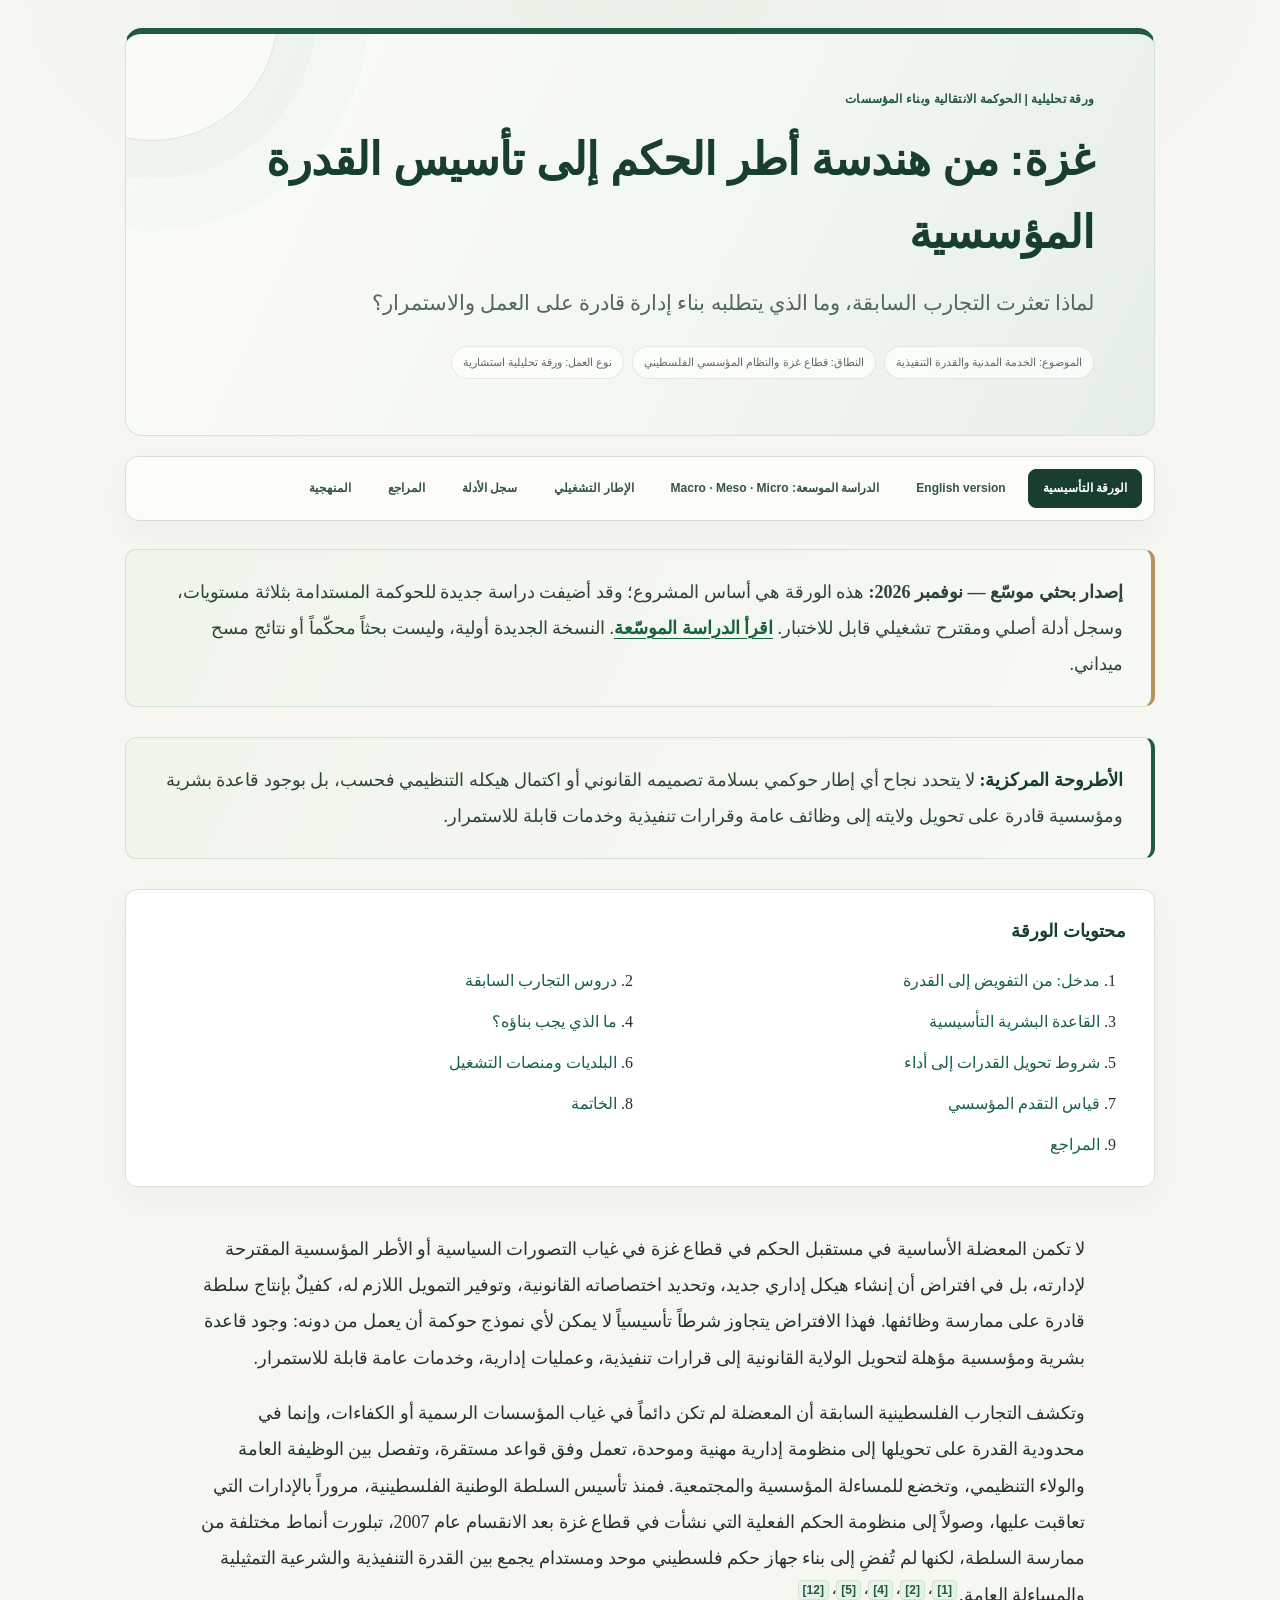
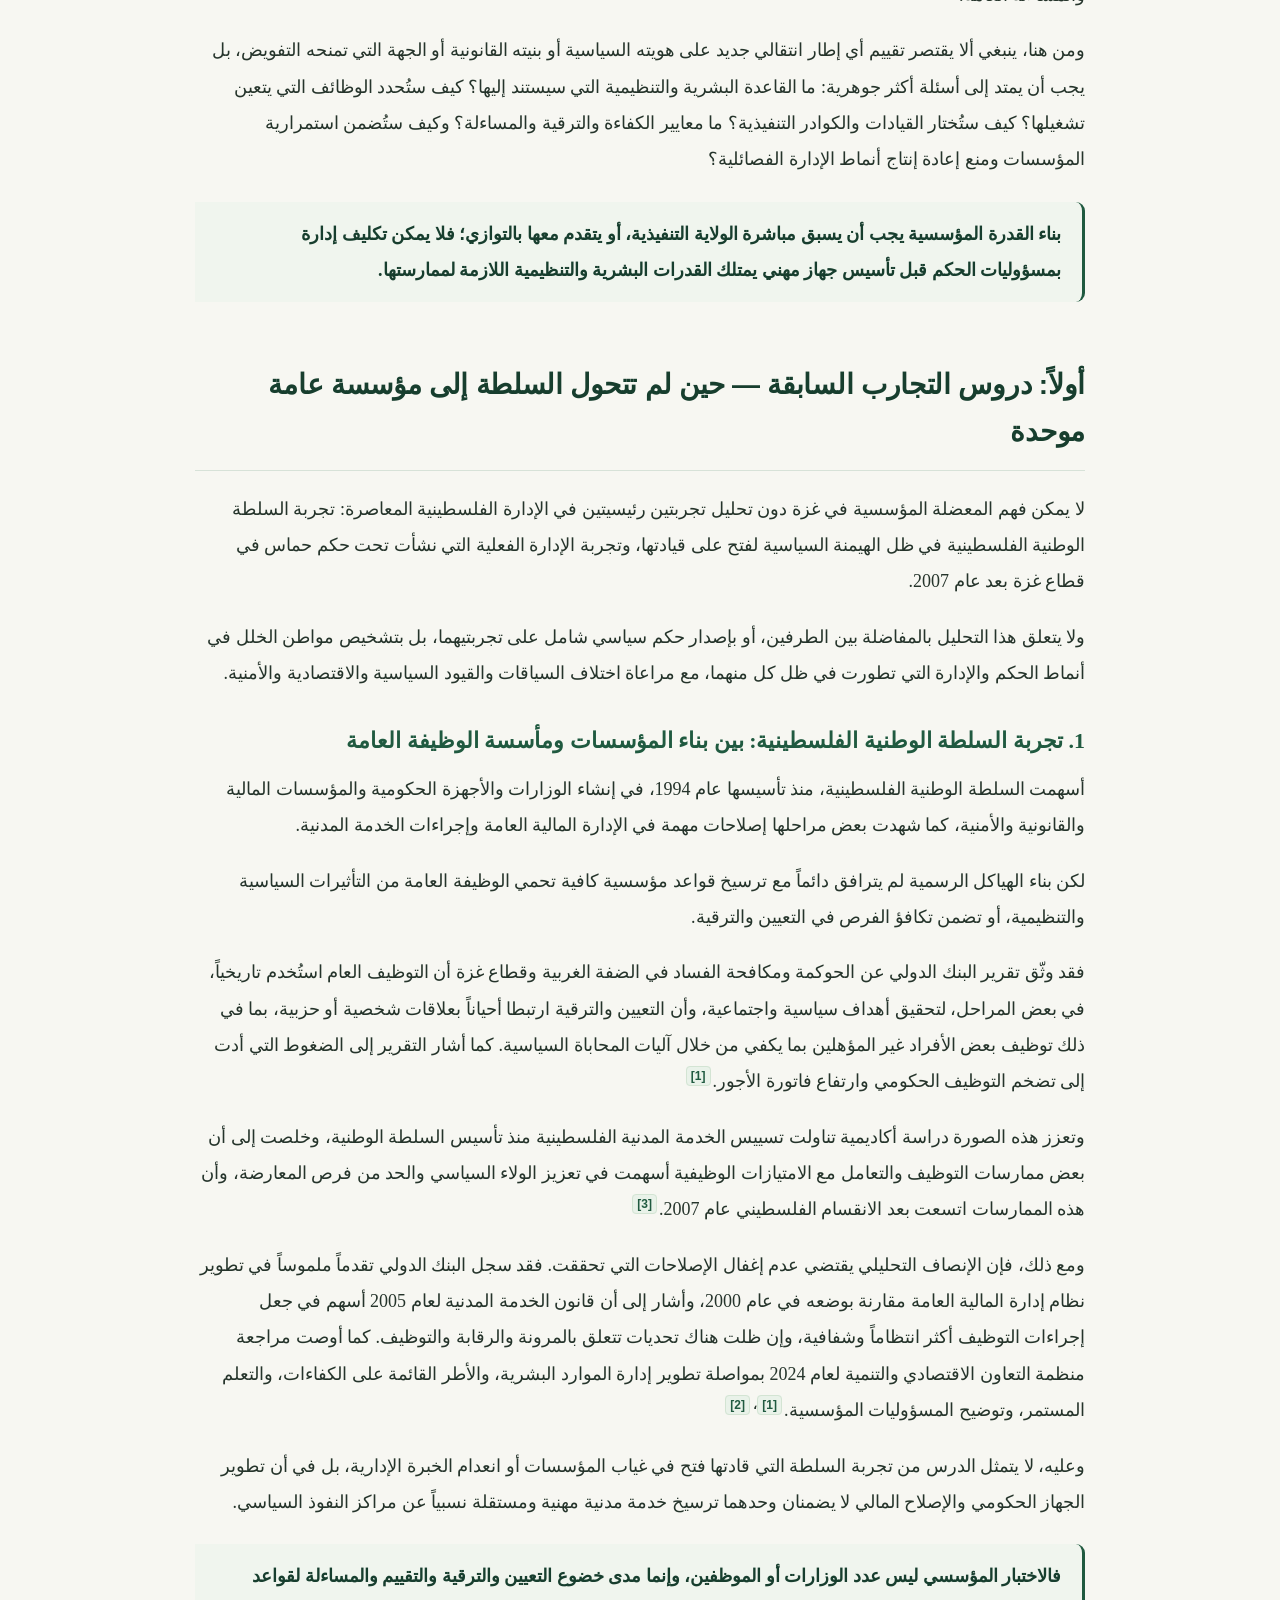
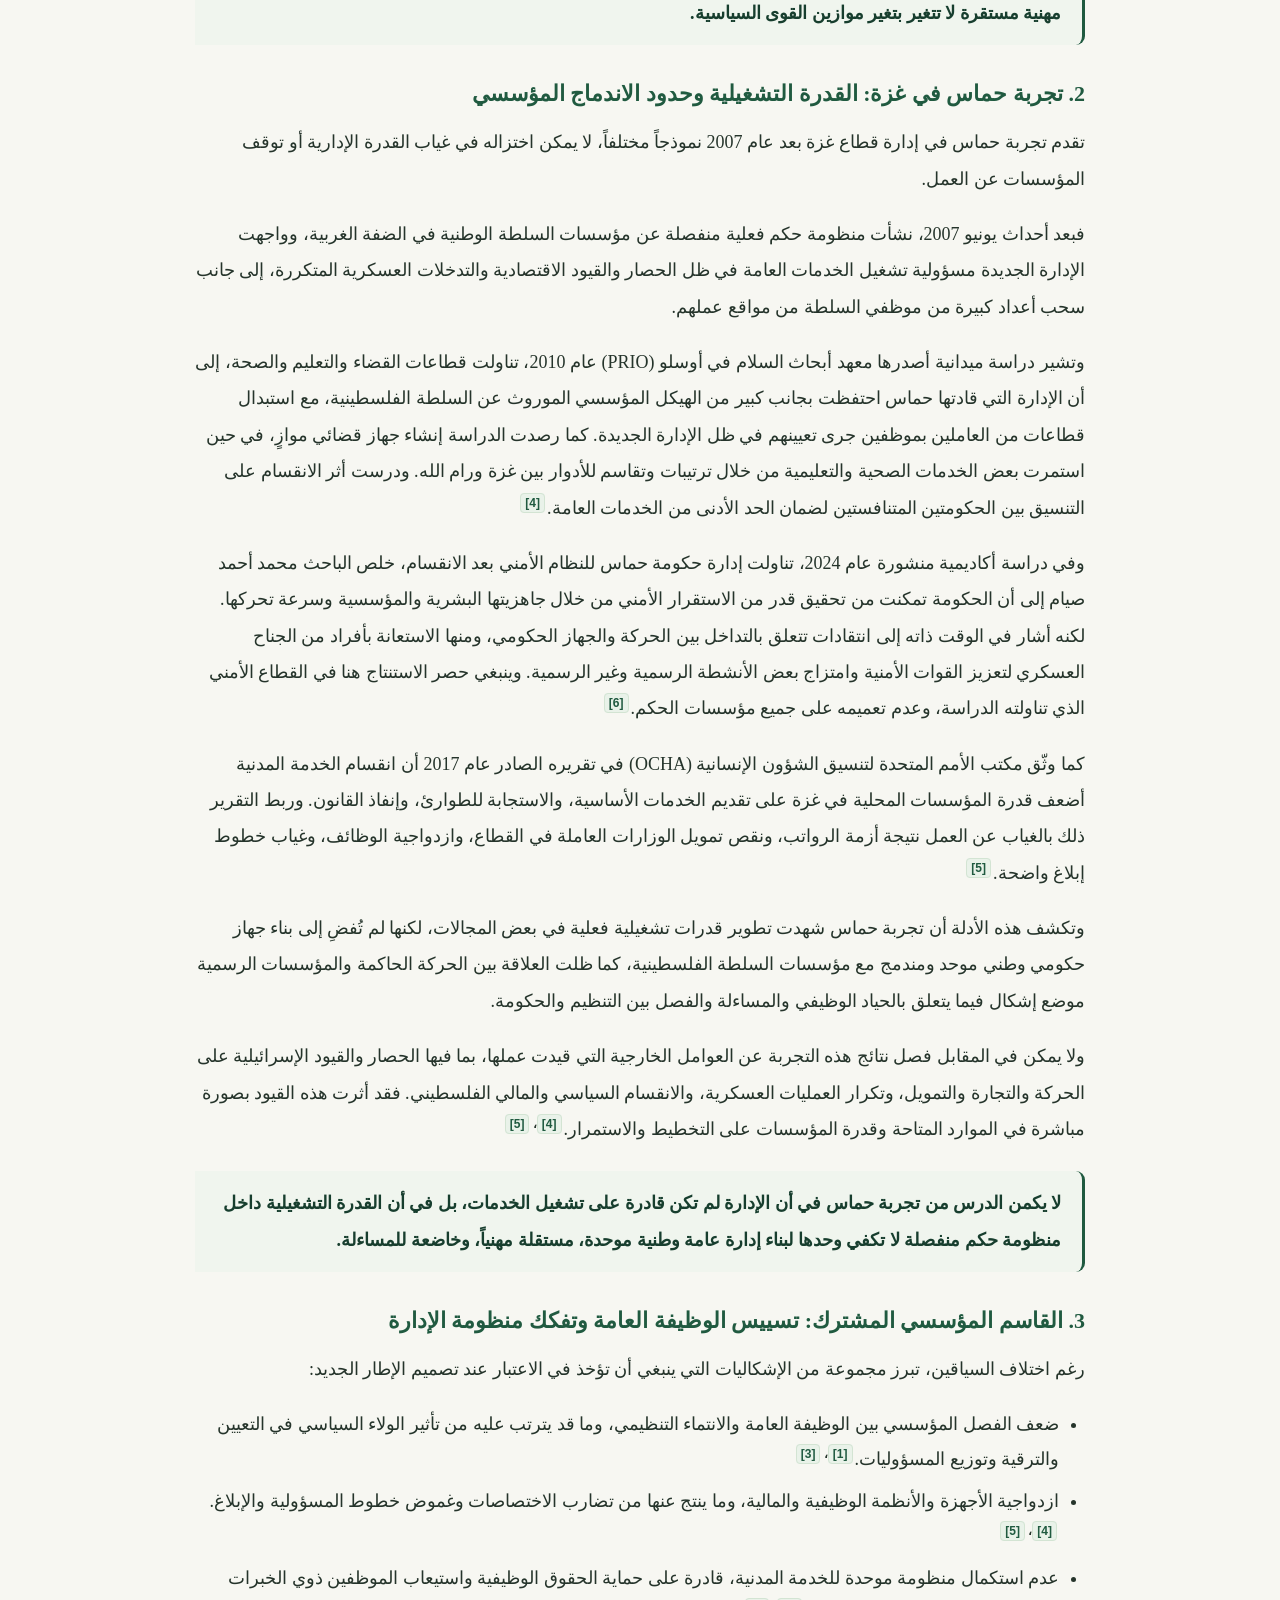
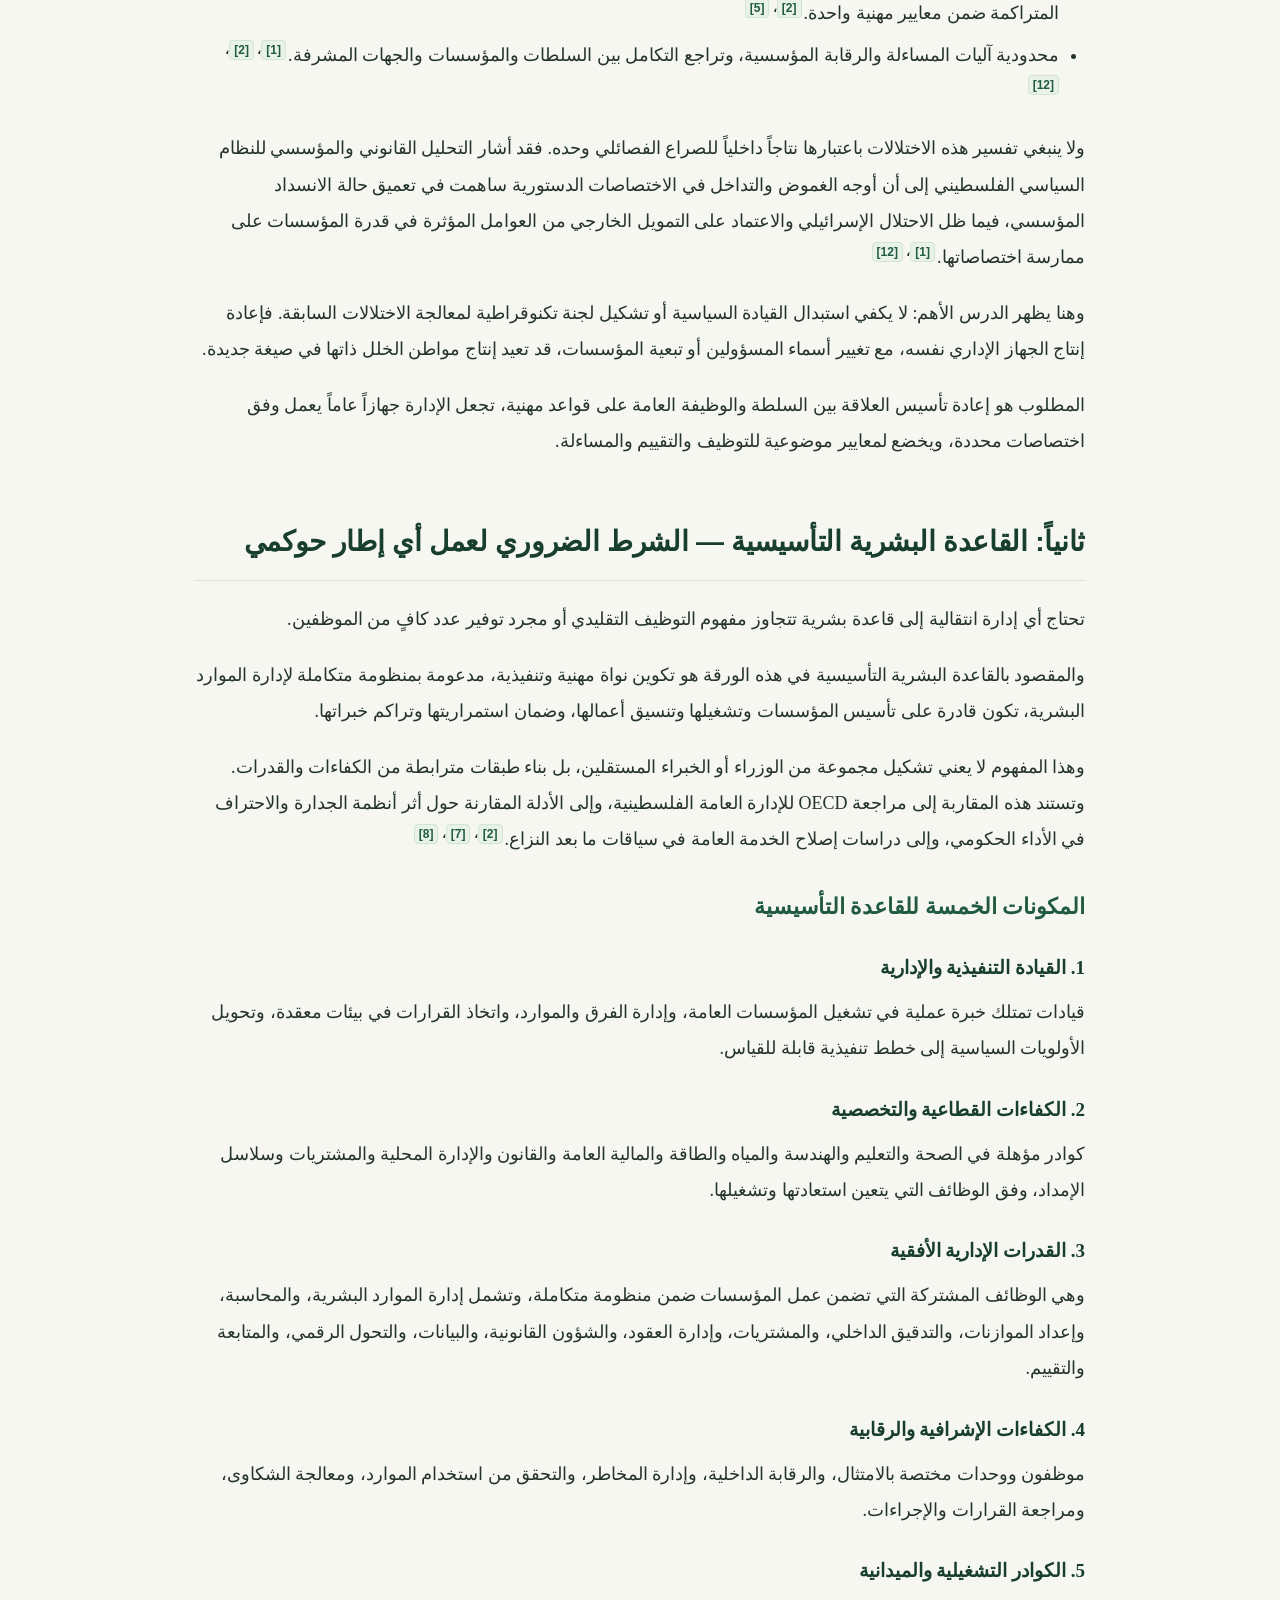
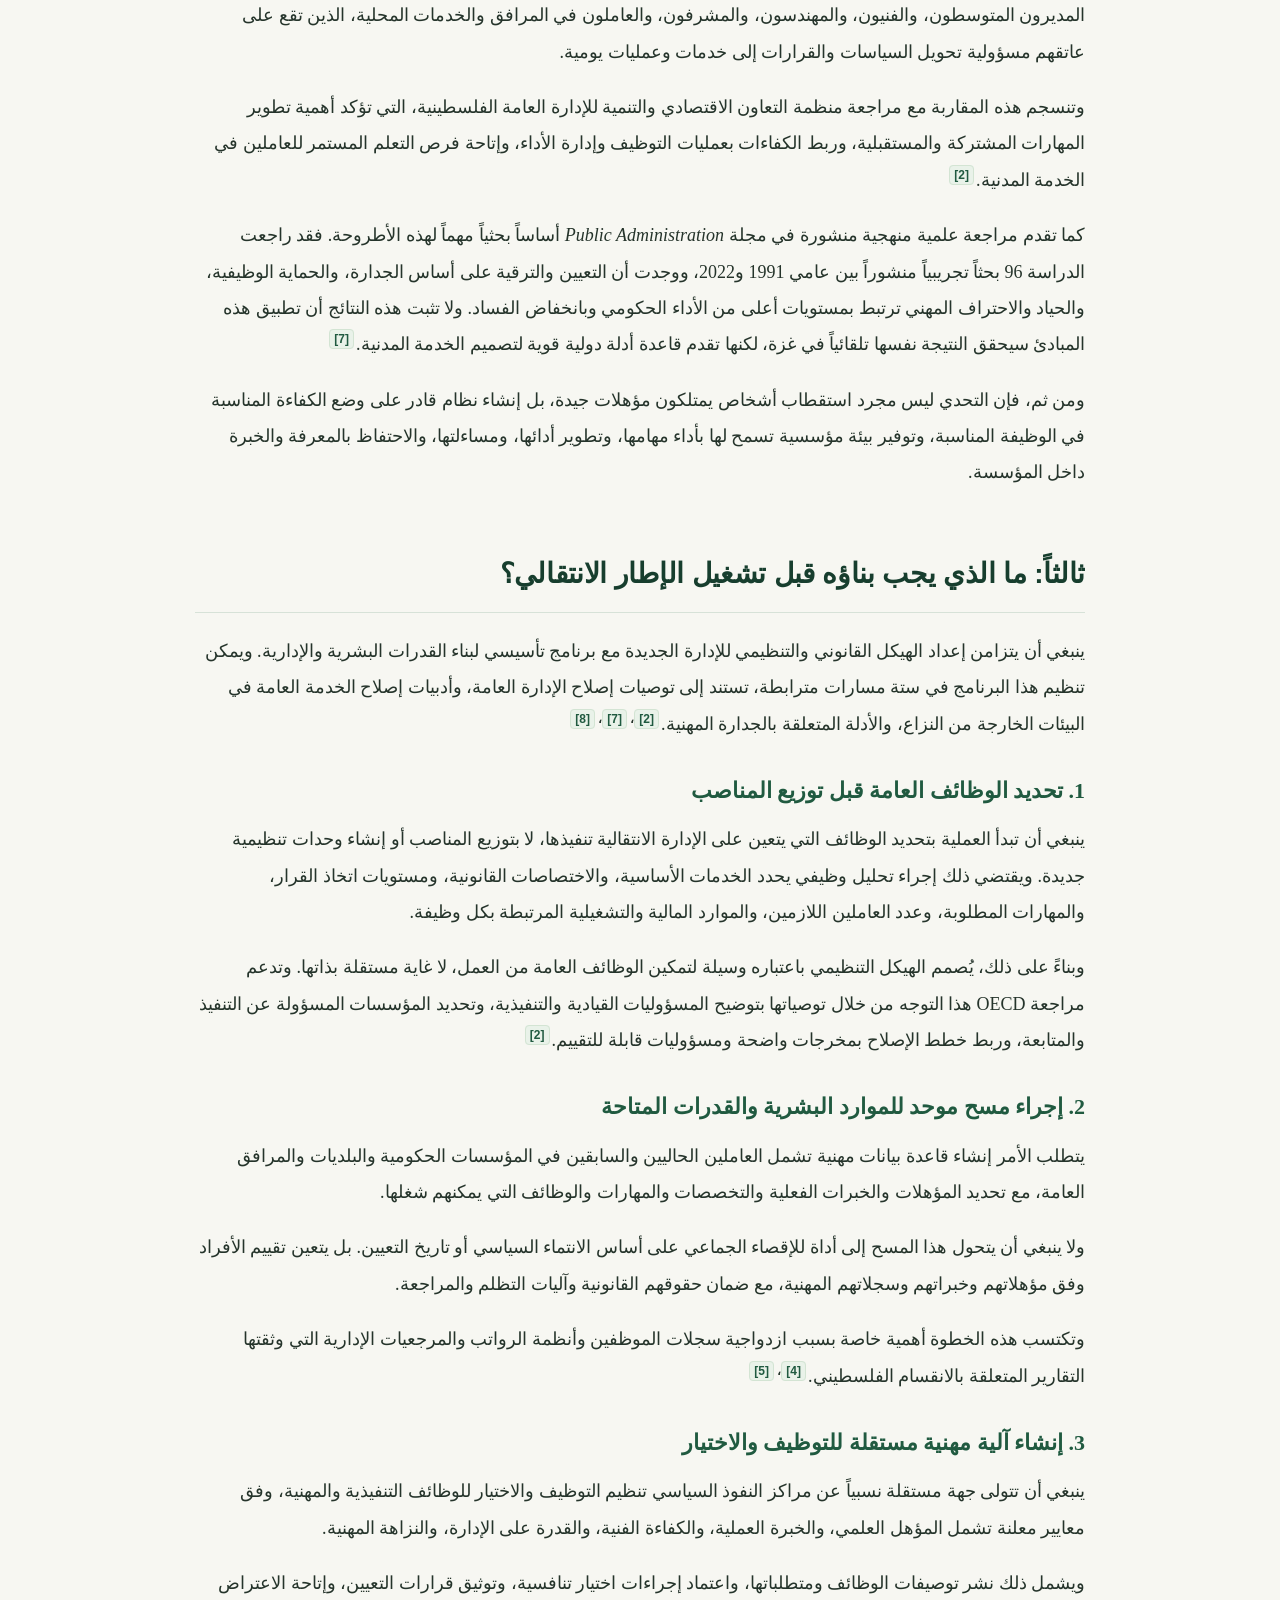
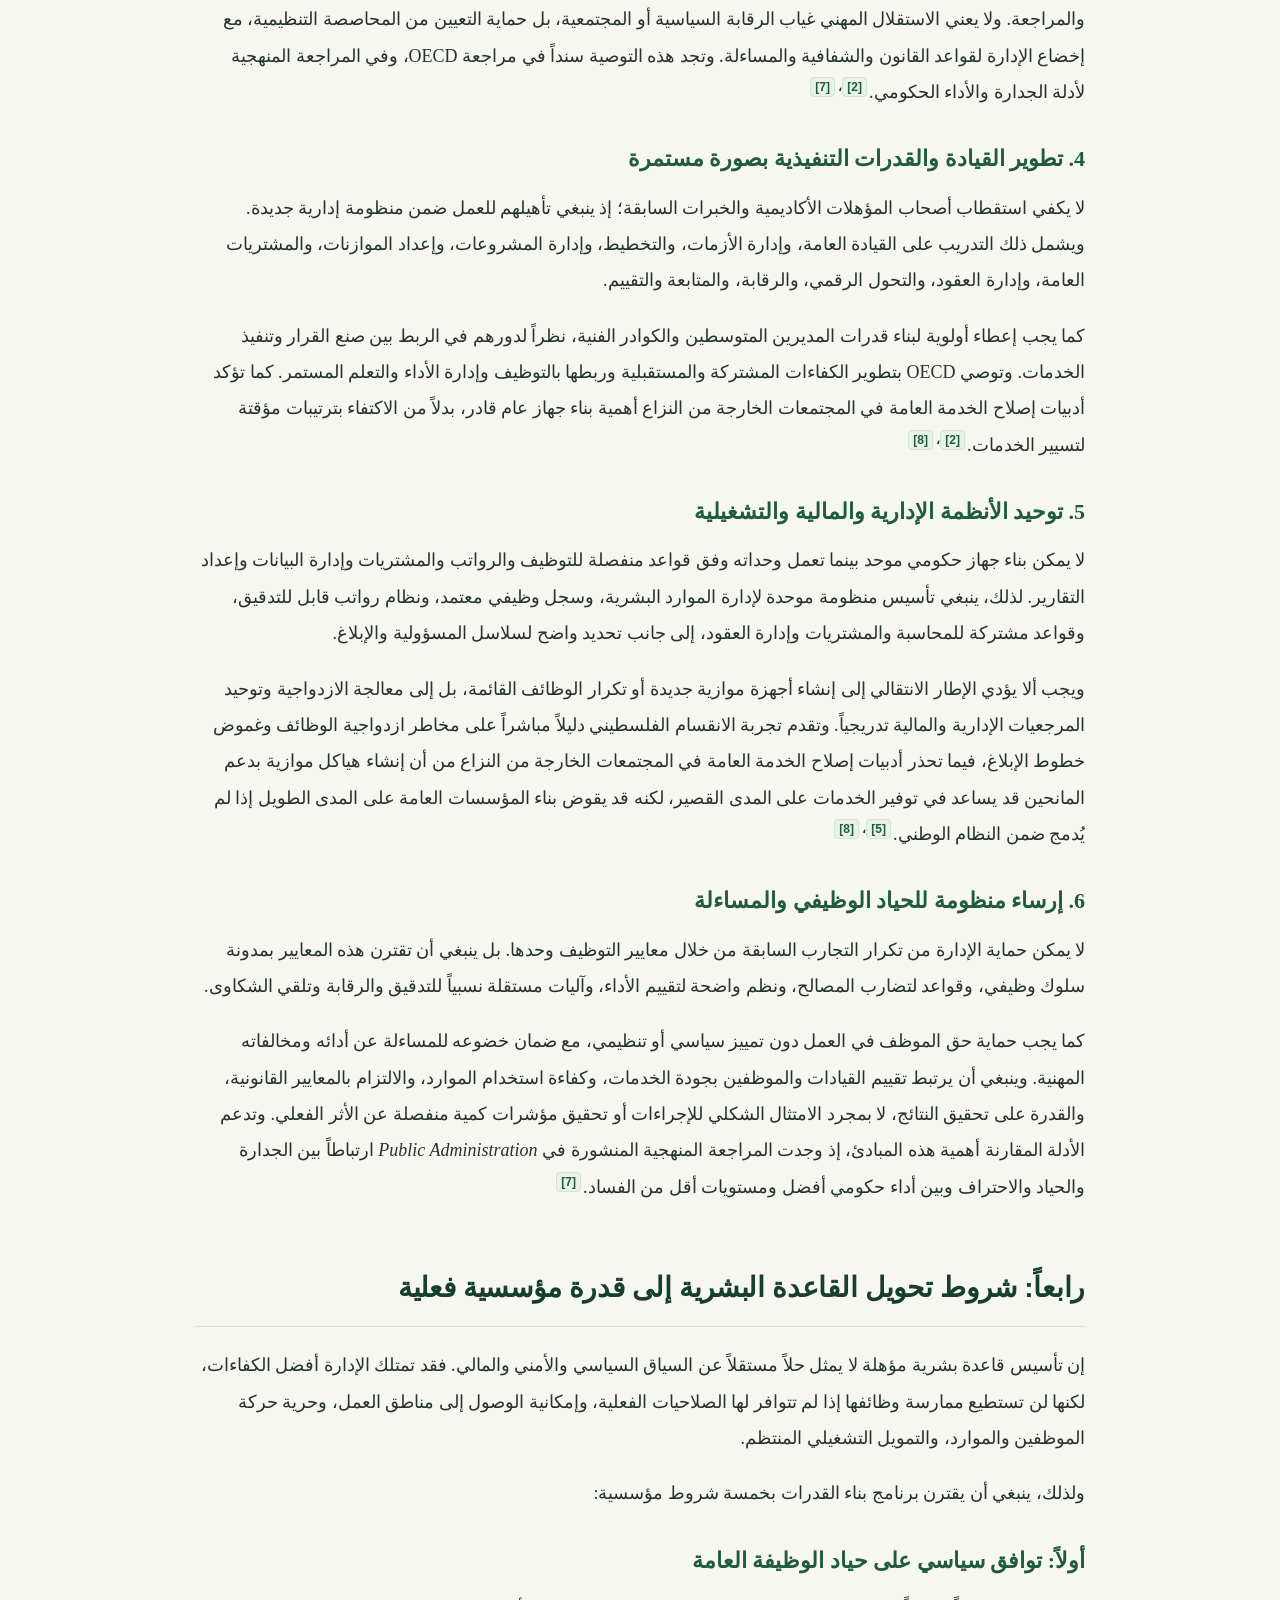
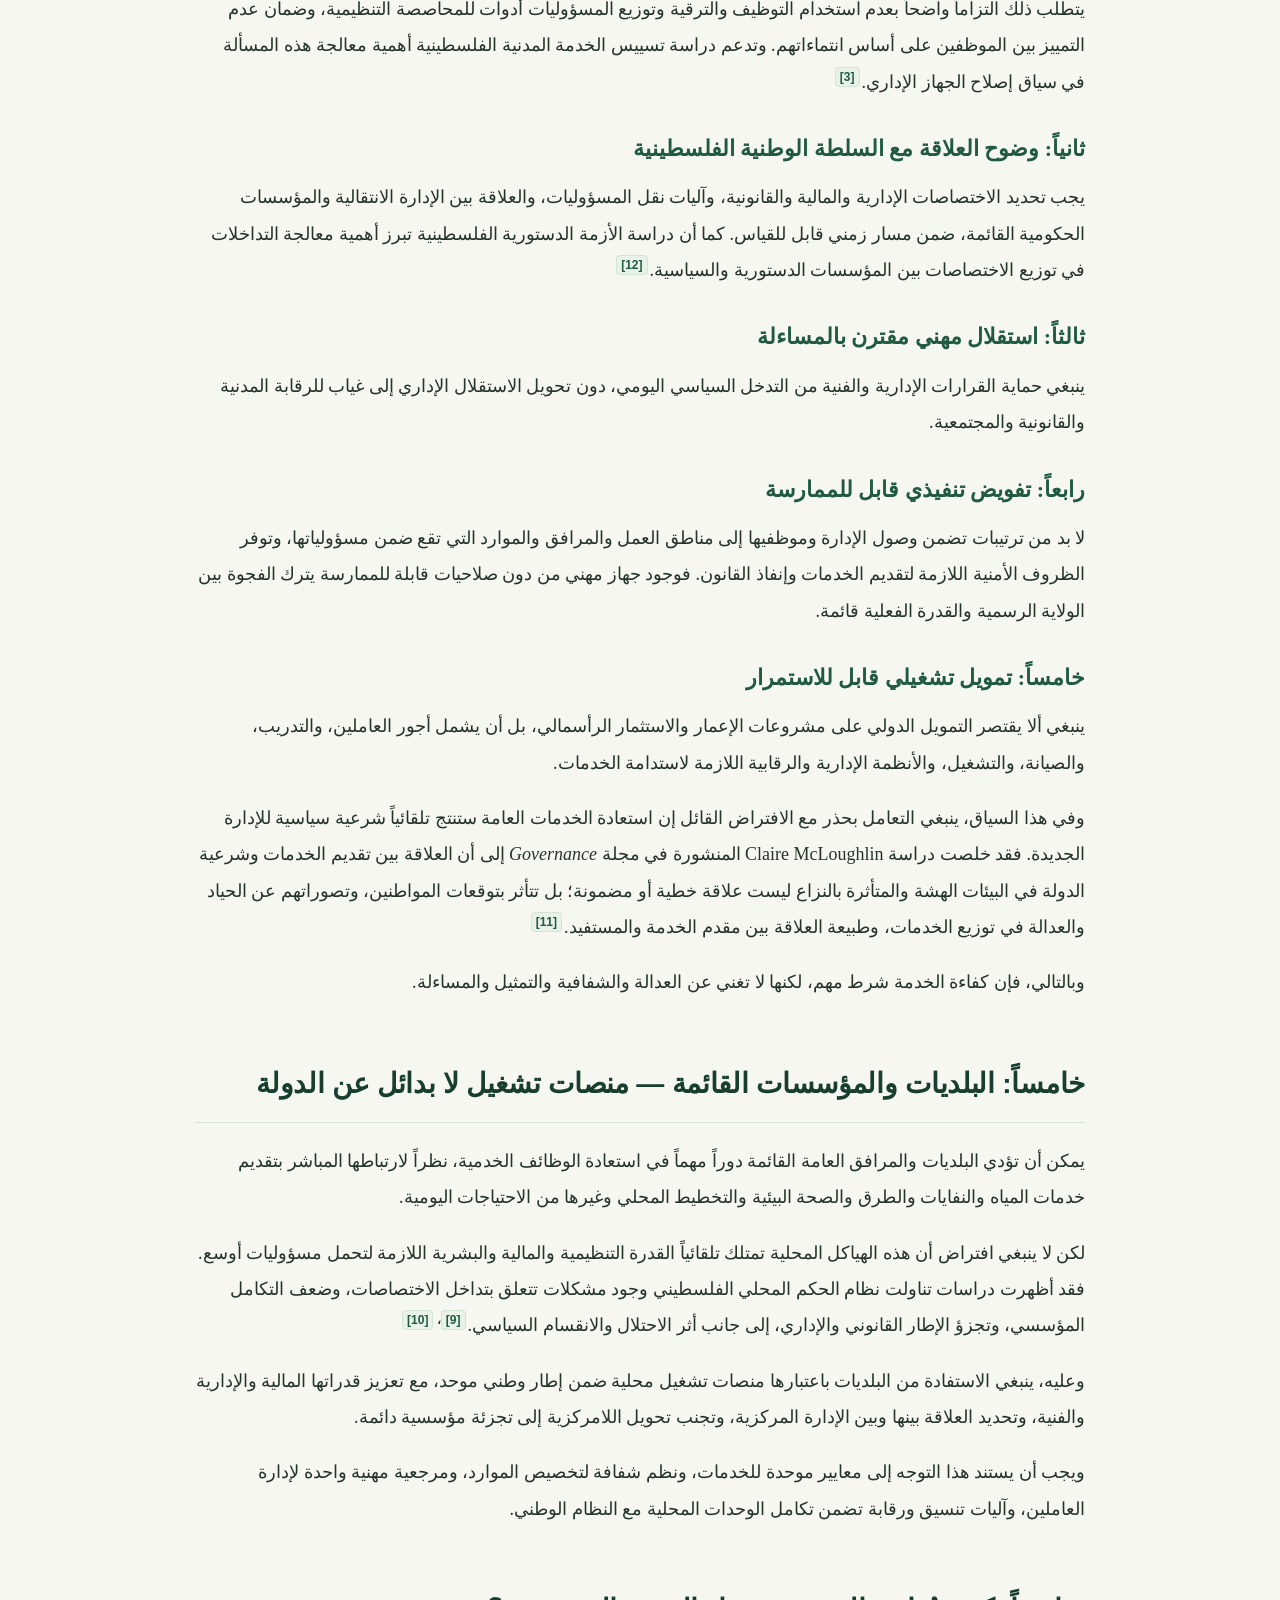
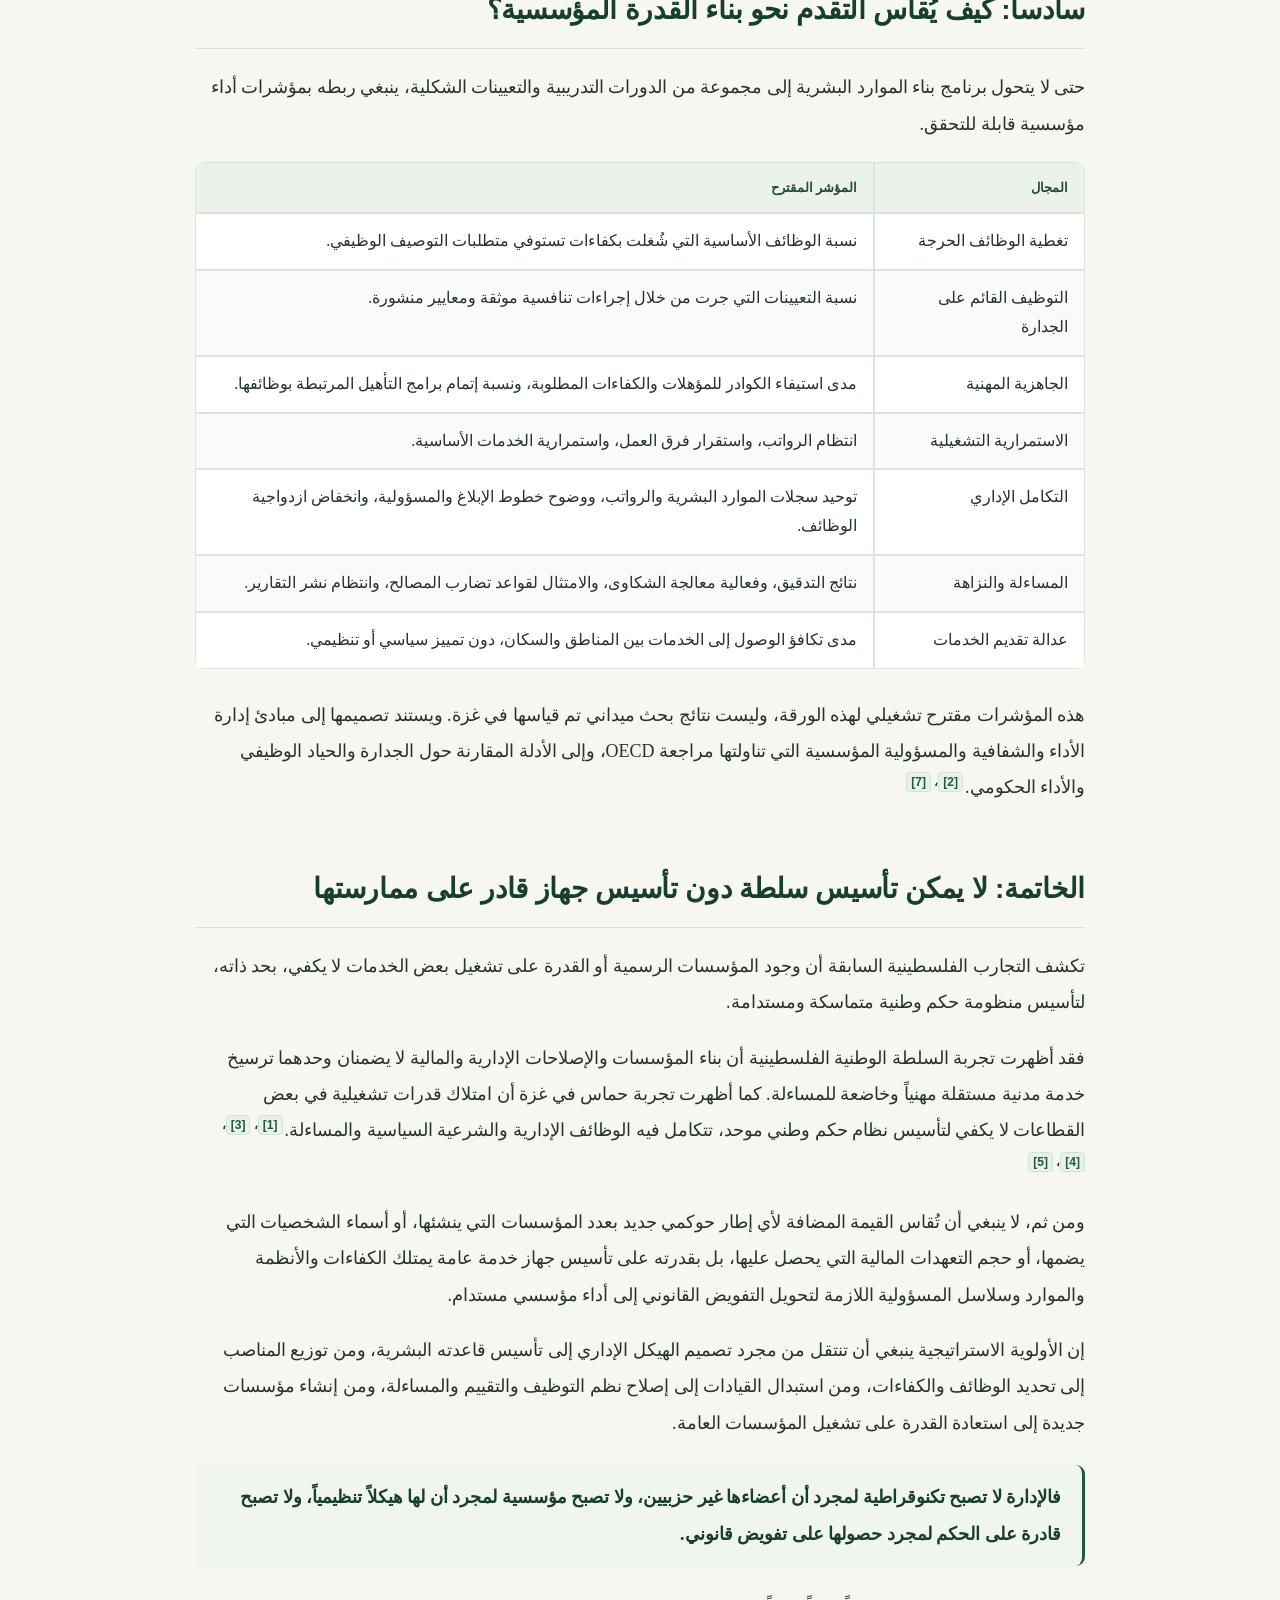
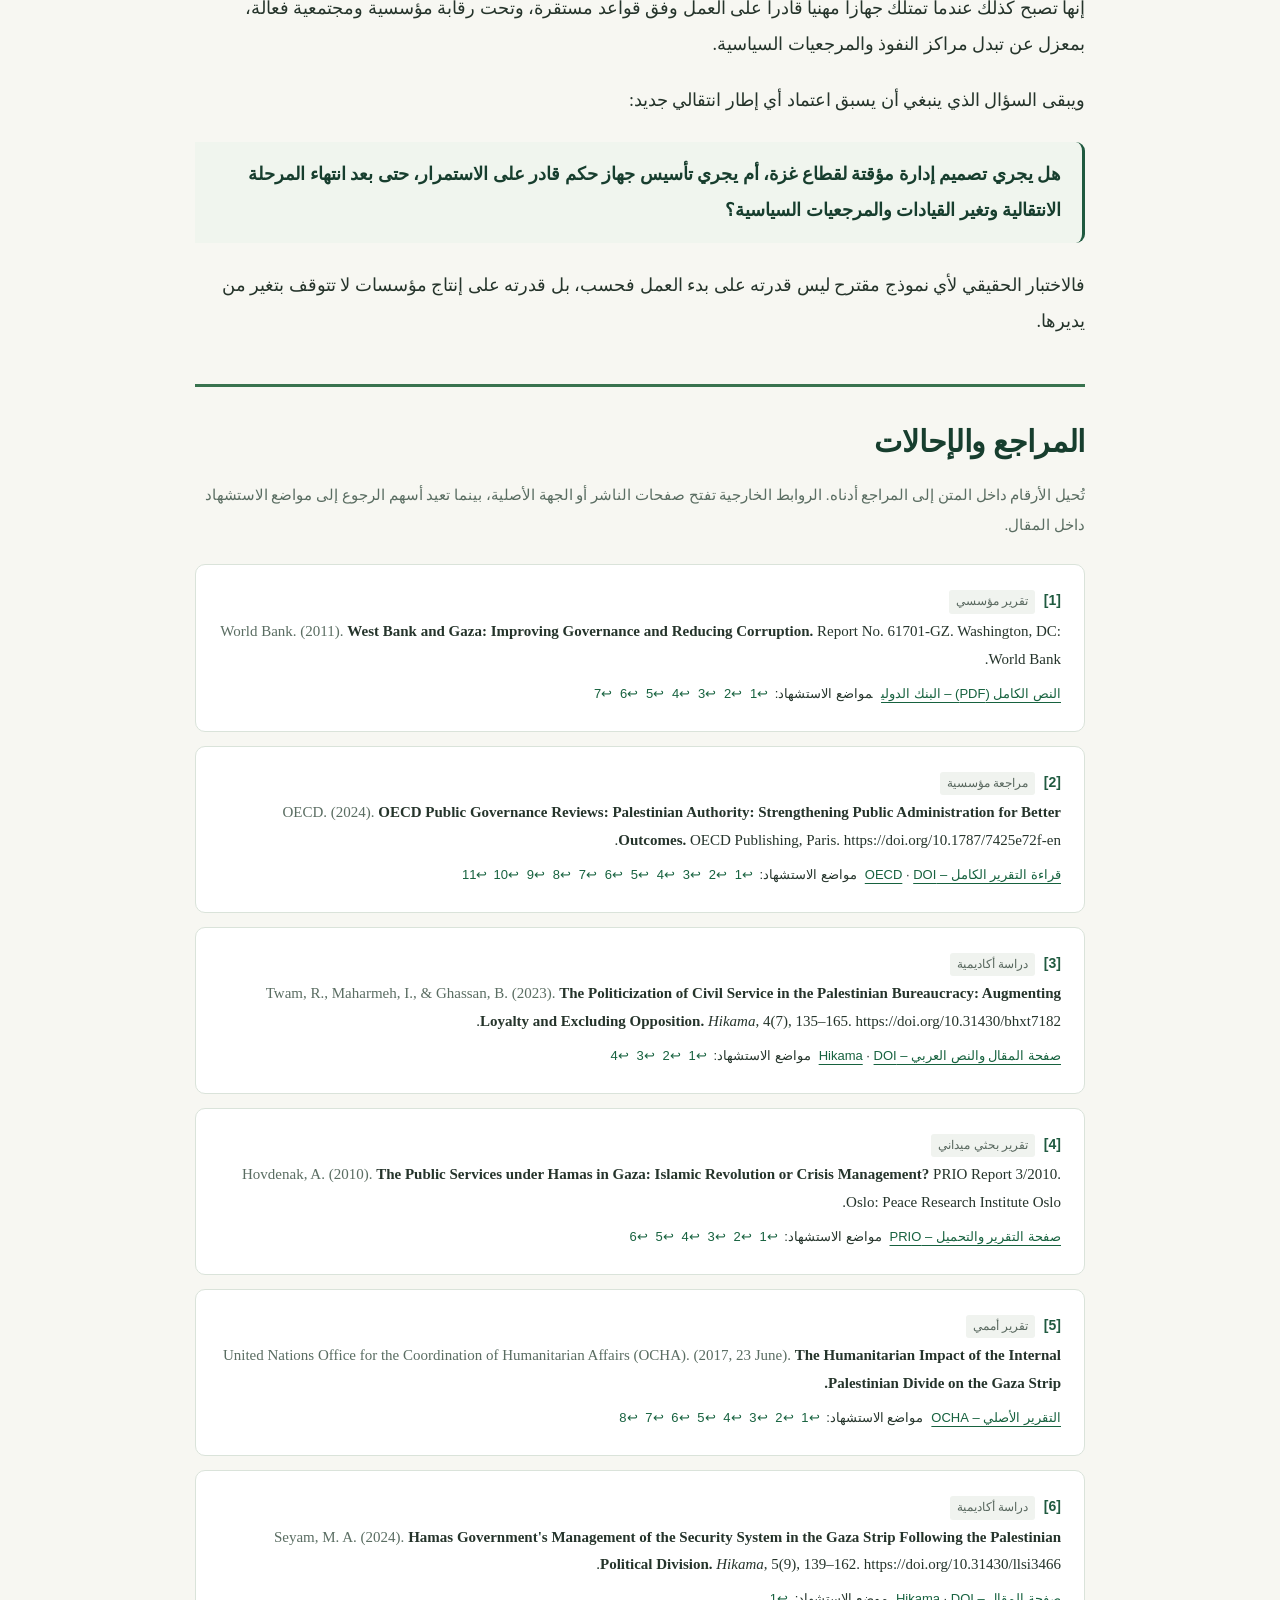
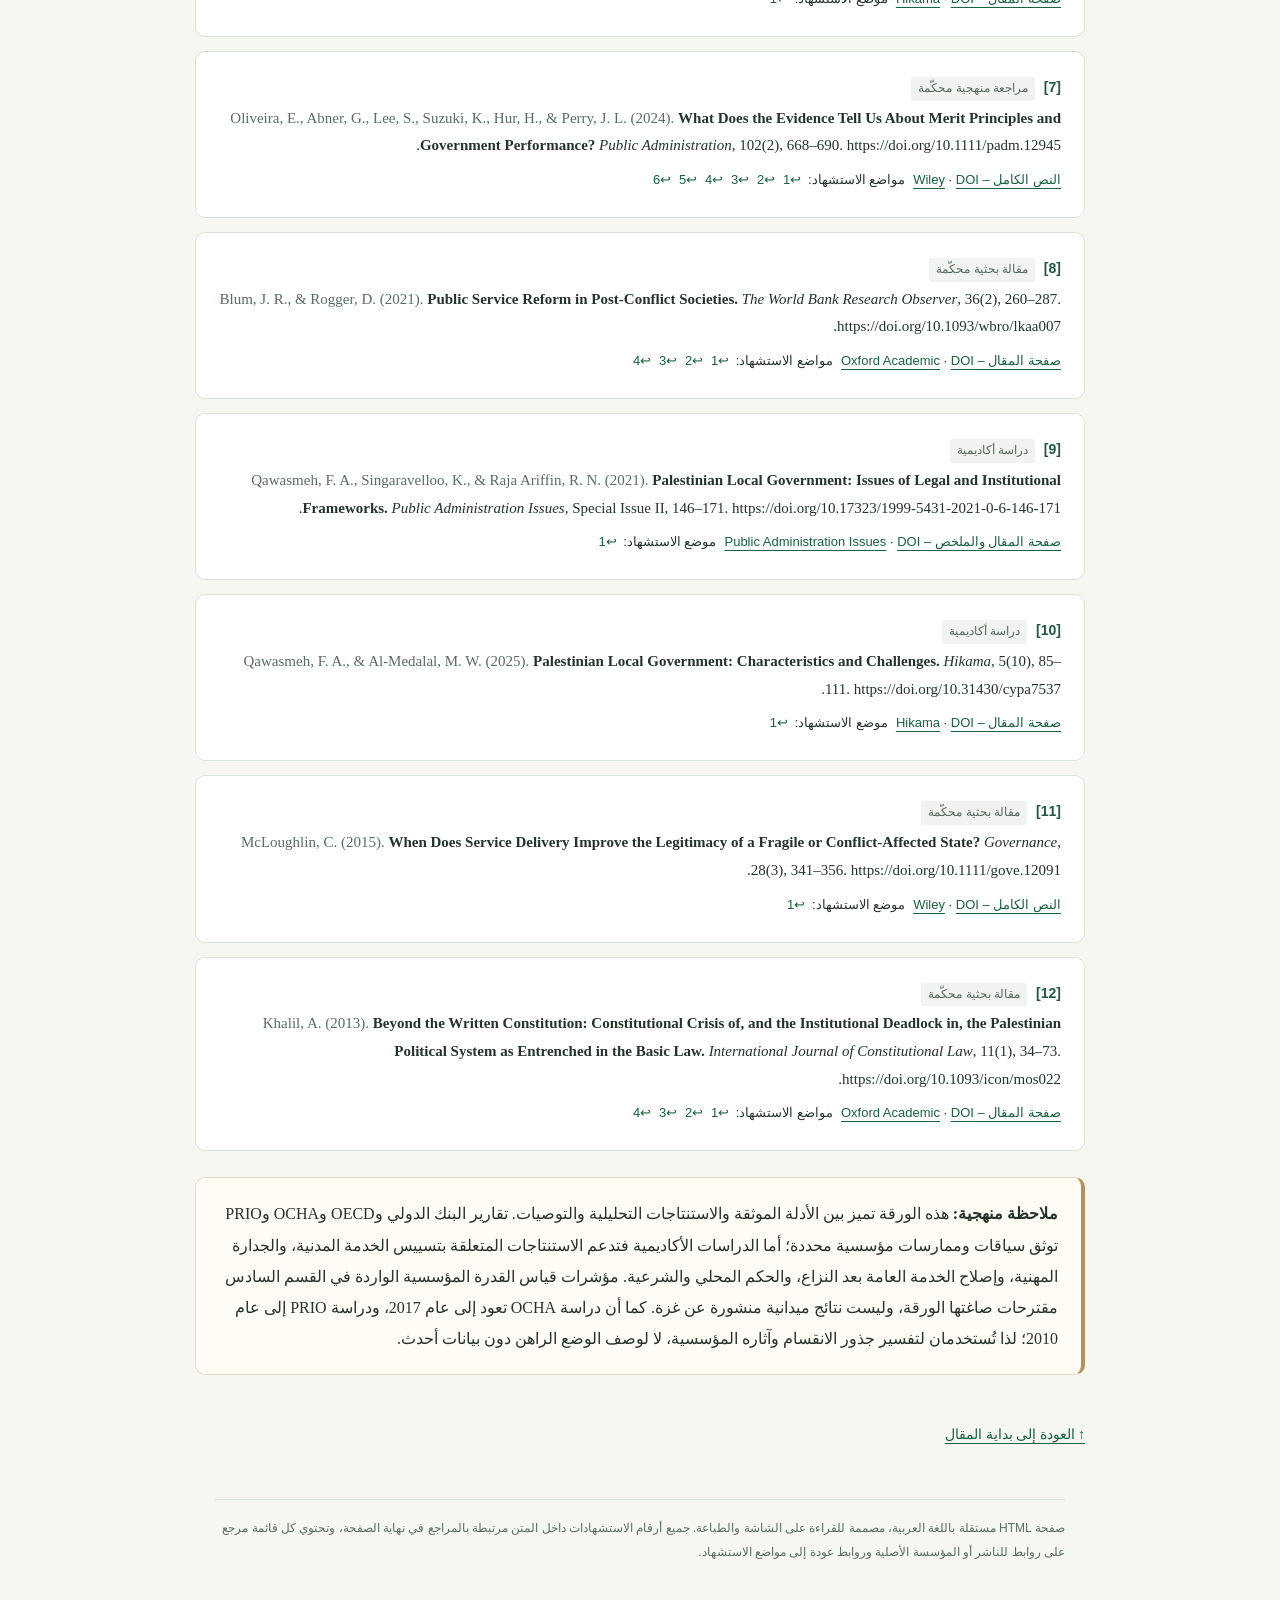
==== commit fe27df10: "Add direct English edition link to Arabic paper" ====
--- a/index.html
+++ b/index.html
@@ -3,7 +3,17 @@
 <head>
   <meta charset="UTF-8">
   <meta name="viewport" content="width=device-width, initial-scale=1.0">
-  <meta name="description" content="ورقة تحليلية حول دروس تجارب الحكم الفلسطينية، وبناء قاعدة بشرية ومؤسسية تأسيسية تجعل أي إطار انتقالي لإدارة غزة قابلاً للتشغيل والاستمرار.">
+  <meta name="description" content="بحث تحليلي مفتوح حول بناء حوكمة مستدامة في غزة: من الدروس المؤسسية السابقة إلى إطار يربط المستوى الكلي بالمؤسسات والخدمات اليومية، مع مصادر ومراجع قابلة للتدقيق.">
+  <link rel="canonical" href="https://ibrahimhjkh-bot.github.io/gaza-foundational-institutional-capacity/">
+  <meta property="og:type" content="article">
+  <meta property="og:locale" content="ar_AR">
+  <meta property="og:site_name" content="غزة | أبحاث الحوكمة المستدامة">
+  <meta property="og:title" content="غزة: من هندسة أطر الحكم إلى تأسيس القدرة المؤسسية">
+  <meta property="og:description" content="بحث تحليلي حول الحوكمة المستدامة في غزة، والقدرة المؤسسية من المستوى الكلي إلى المؤسسات والخدمات اليومية، مع مراجع وسجل أدلة مفتوح.">
+  <meta property="og:url" content="https://ibrahimhjkh-bot.github.io/gaza-foundational-institutional-capacity/">
+  <meta name="twitter:card" content="summary">
+  <meta name="twitter:title" content="غزة: من هندسة أطر الحكم إلى تأسيس القدرة المؤسسية">
+  <meta name="twitter:description" content="ورقة تحليلية ومشروع بحث مفتوح حول القدرة المؤسسية والحوكمة المستدامة في قطاع غزة.">
   <meta name="author" content="">
   <meta name="keywords" content="غزة، الحوكمة الانتقالية، القدرة المؤسسية، الخدمة المدنية، الموارد البشرية، الإصلاح الإداري، فتح، حماس، الحكم المحلي">
   <title>غزة: من هندسة أطر الحكم إلى تأسيس القدرة المؤسسية</title>
@@ -224,7 +234,7 @@
       </div>
     </header>
 
-    <nav class="site-nav" aria-label="المشروع البحثي"><a href="index.html" aria-current="page">الورقة التأسيسية</a><a href="governance.html">الدراسة الموسعة: Macro · Meso · Micro</a><a href="roadmap.html">الإطار التشغيلي</a><a href="evidence.html">سجل الأدلة</a><a href="references.html">المراجع</a><a href="about.html">المنهجية</a></nav>
+    <nav class="site-nav" aria-label="المشروع البحثي"><a href="index.html" aria-current="page">الورقة التأسيسية</a><a href="english.html" lang="en">English version</a><a href="governance.html">الدراسة الموسعة: Macro · Meso · Micro</a><a href="roadmap.html">الإطار التشغيلي</a><a href="evidence.html">سجل الأدلة</a><a href="references.html">المراجع</a><a href="about.html">المنهجية</a></nav>
 <div class="intro-panel"><strong>إصدار بحثي موسّع — نوفمبر 2026:</strong> هذه الورقة هي أساس المشروع؛ وقد أضيفت دراسة جديدة للحوكمة المستدامة بثلاثة مستويات، وسجل أدلة أصلي ومقترح تشغيلي قابل للاختبار. <a href="governance.html">اقرأ الدراسة الموسّعة</a>. النسخة الجديدة أولية، وليست بحثاً محكّماً أو نتائج مسح ميداني.</div>
     <div class="thesis">
       <strong>الأطروحة المركزية:</strong> لا يتحدد نجاح أي إطار حوكمي بسلامة تصميمه القانوني أو اكتمال هيكله التنظيمي فحسب، بل بوجود قاعدة بشرية ومؤسسية قادرة على تحويل ولايته إلى وظائف عامة وقرارات تنفيذية وخدمات قابلة للاستمرار.
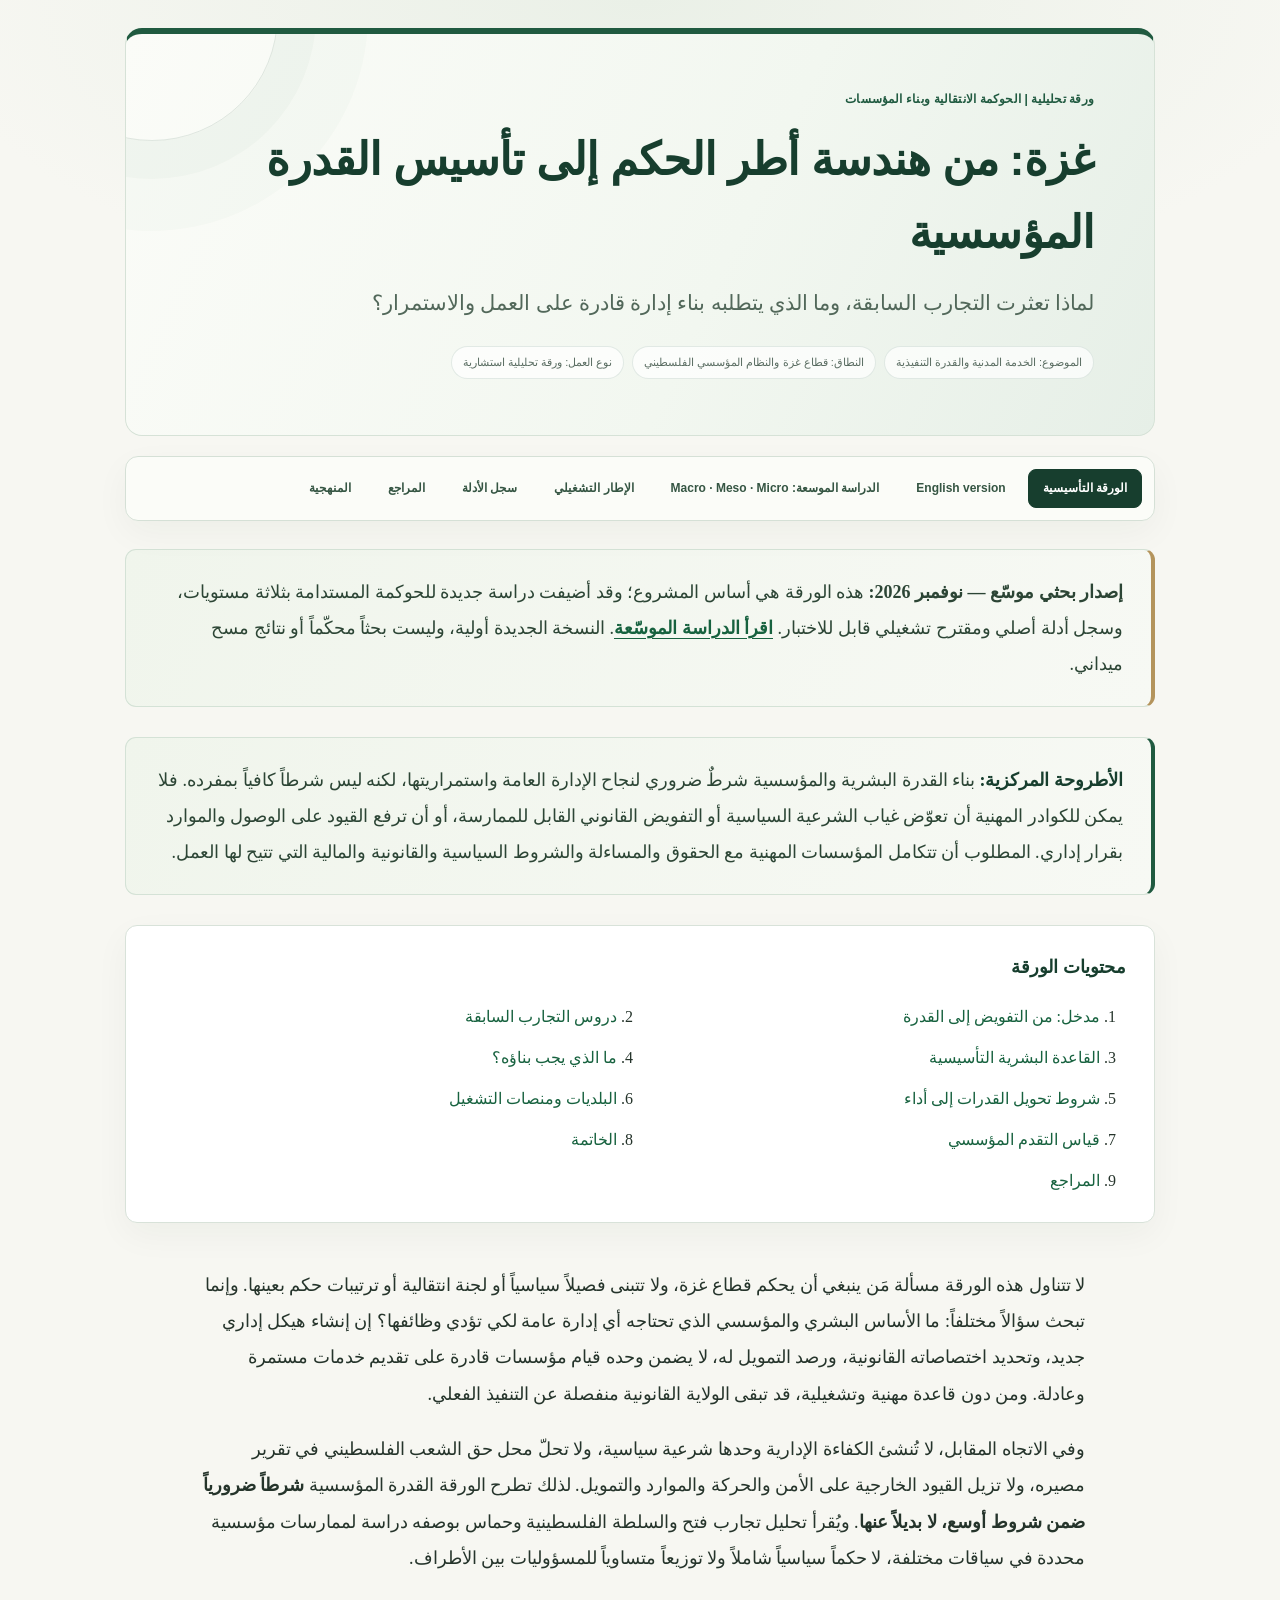
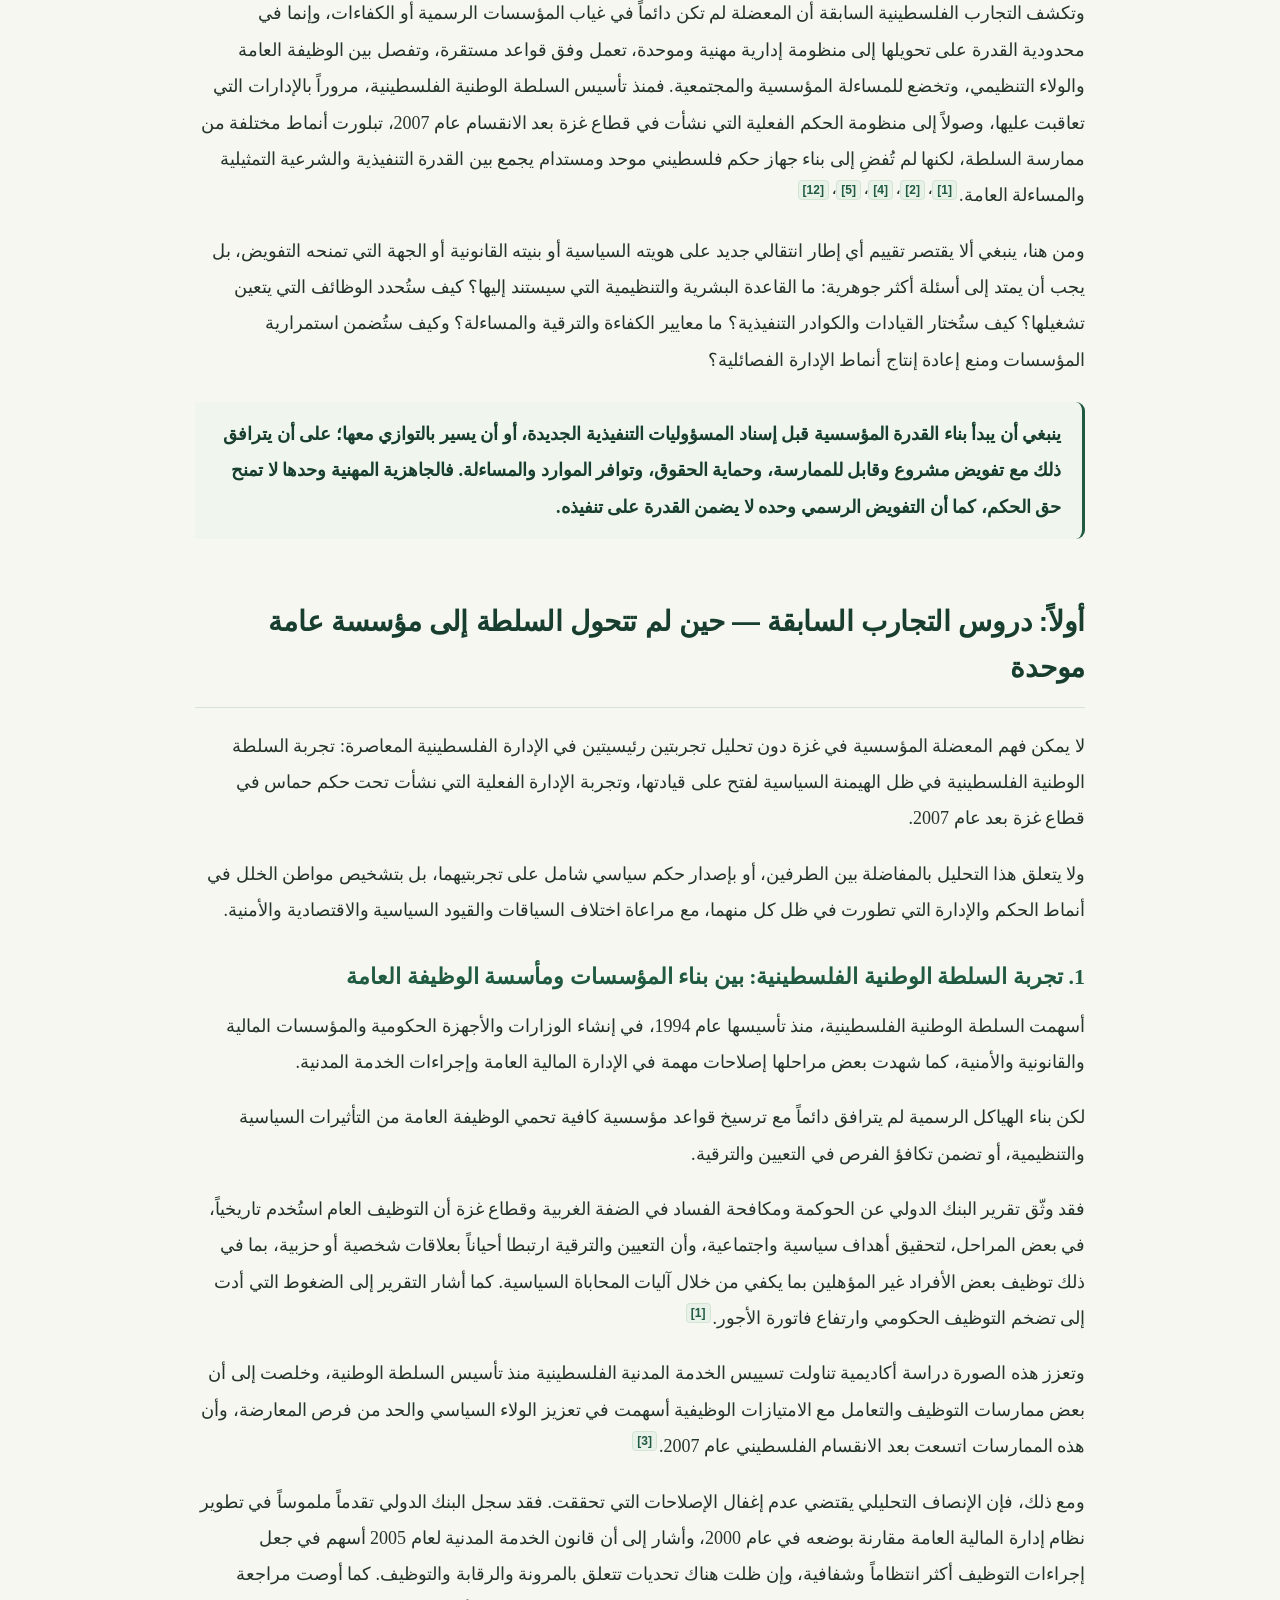
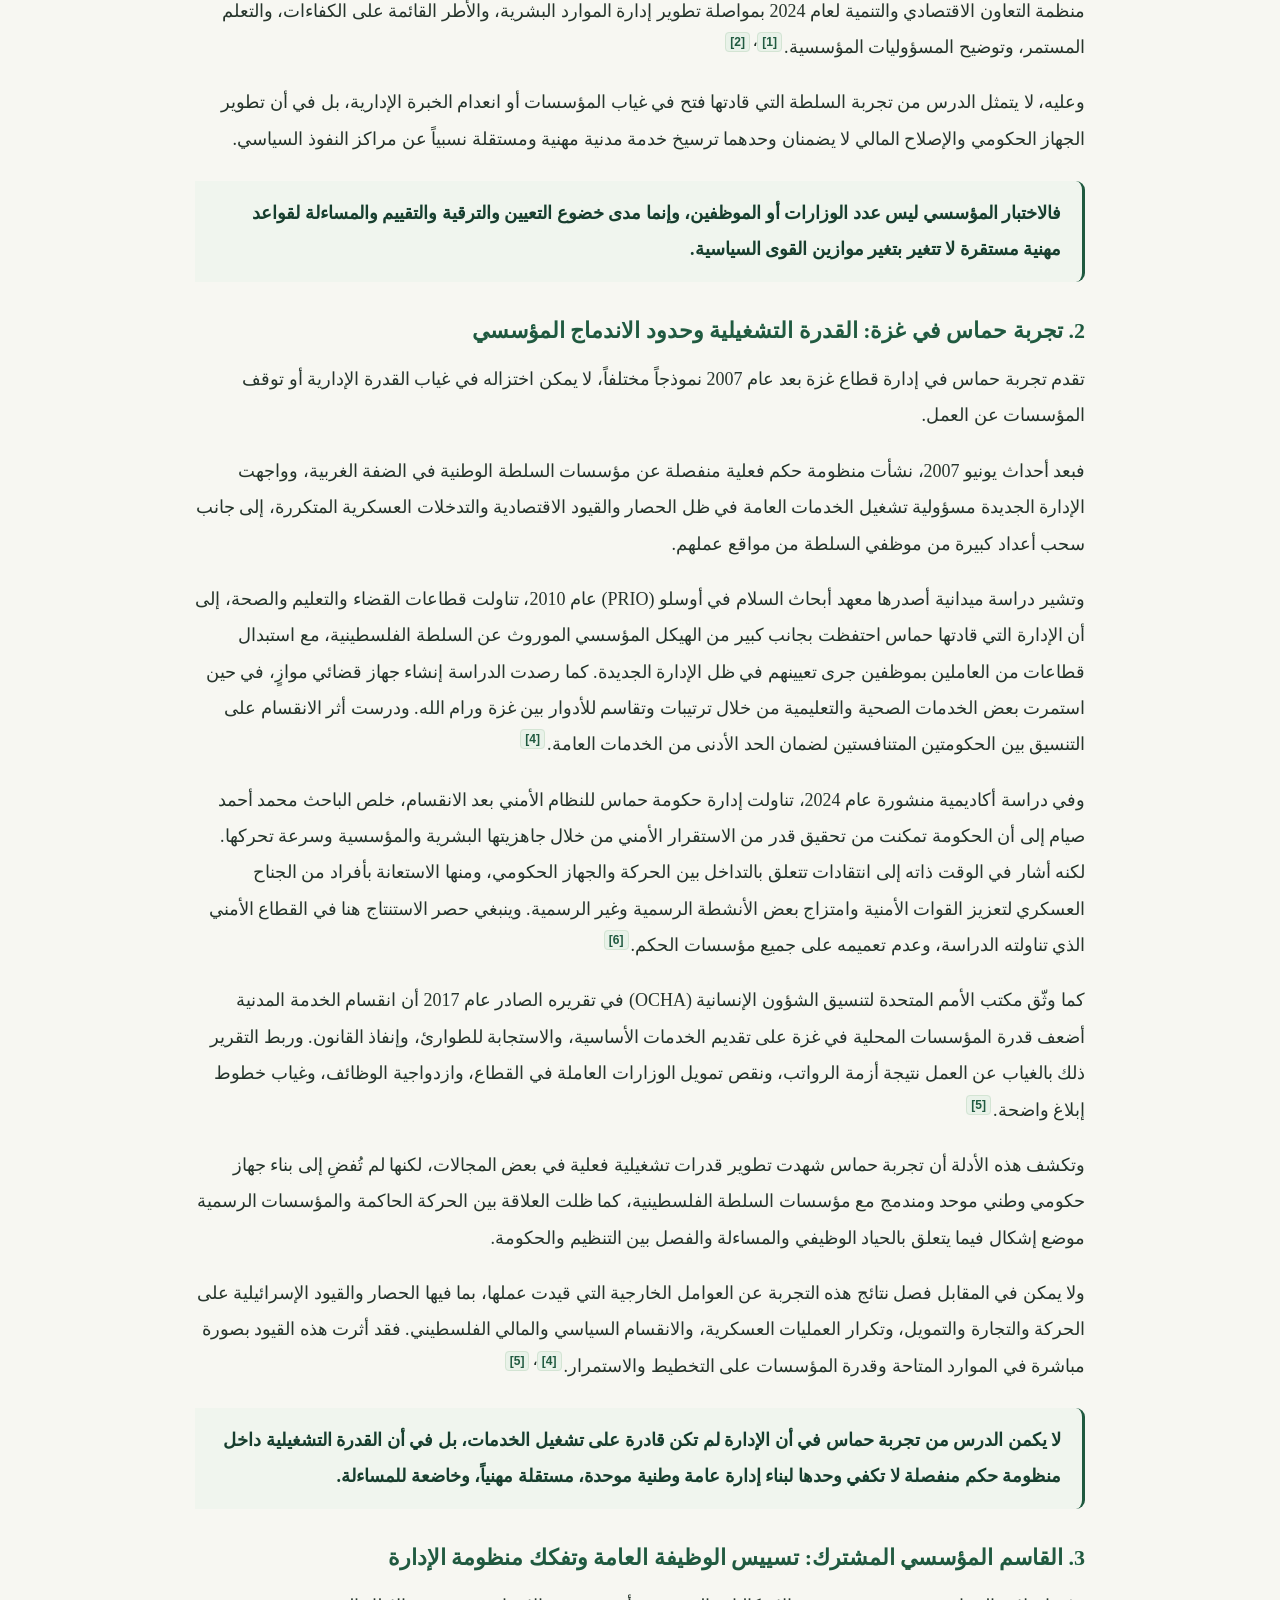
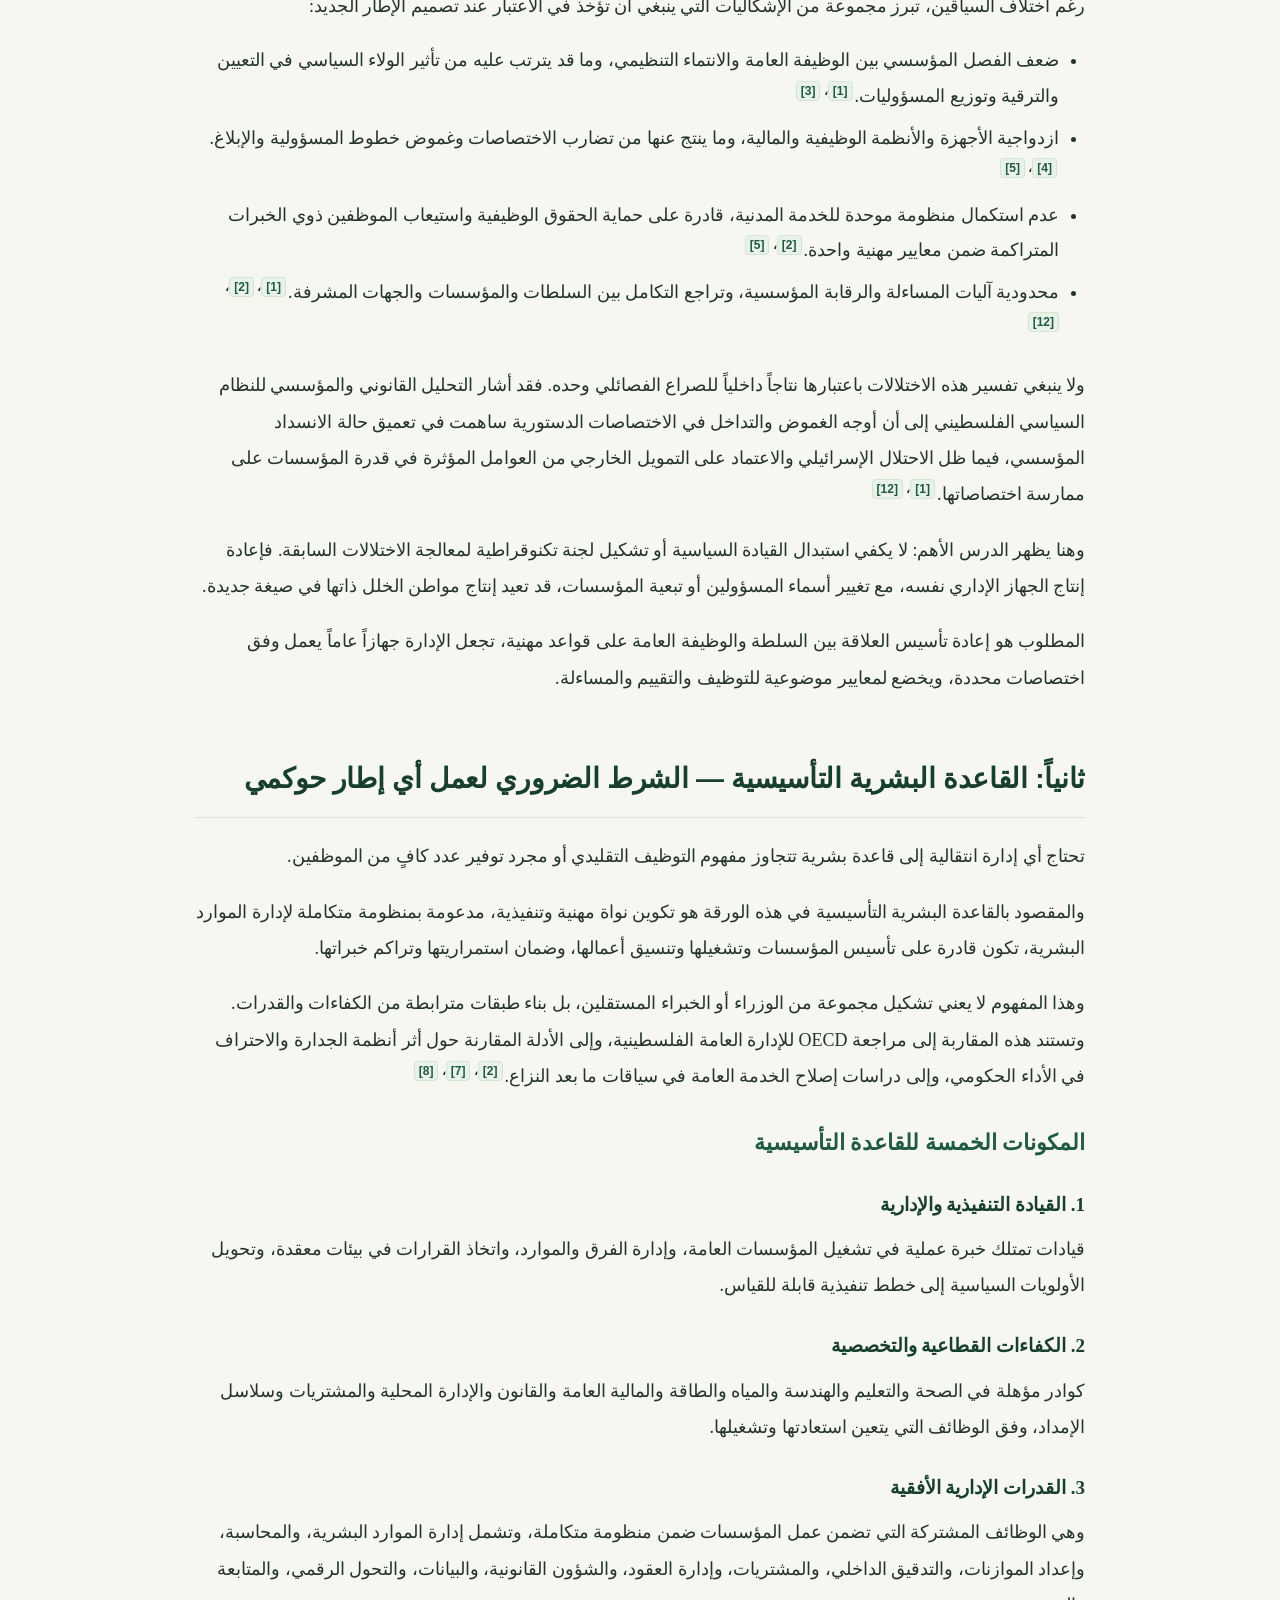
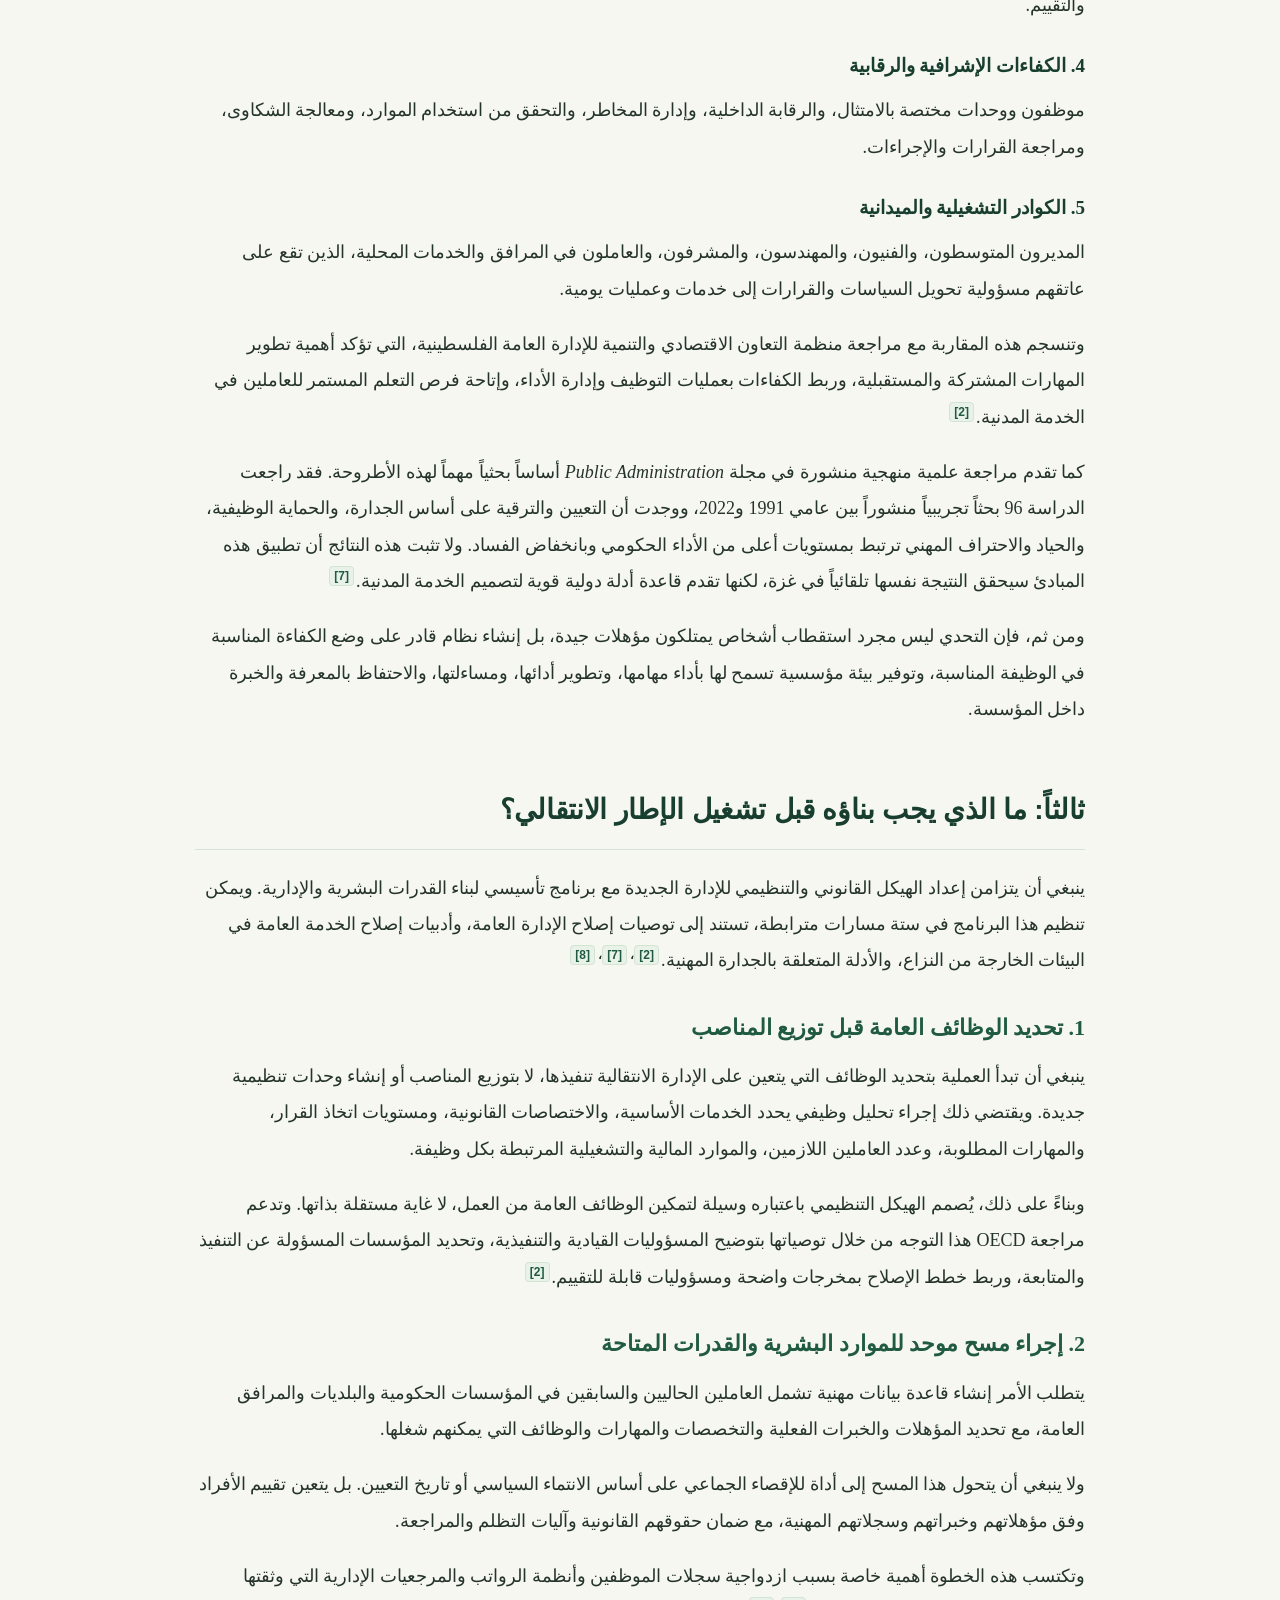
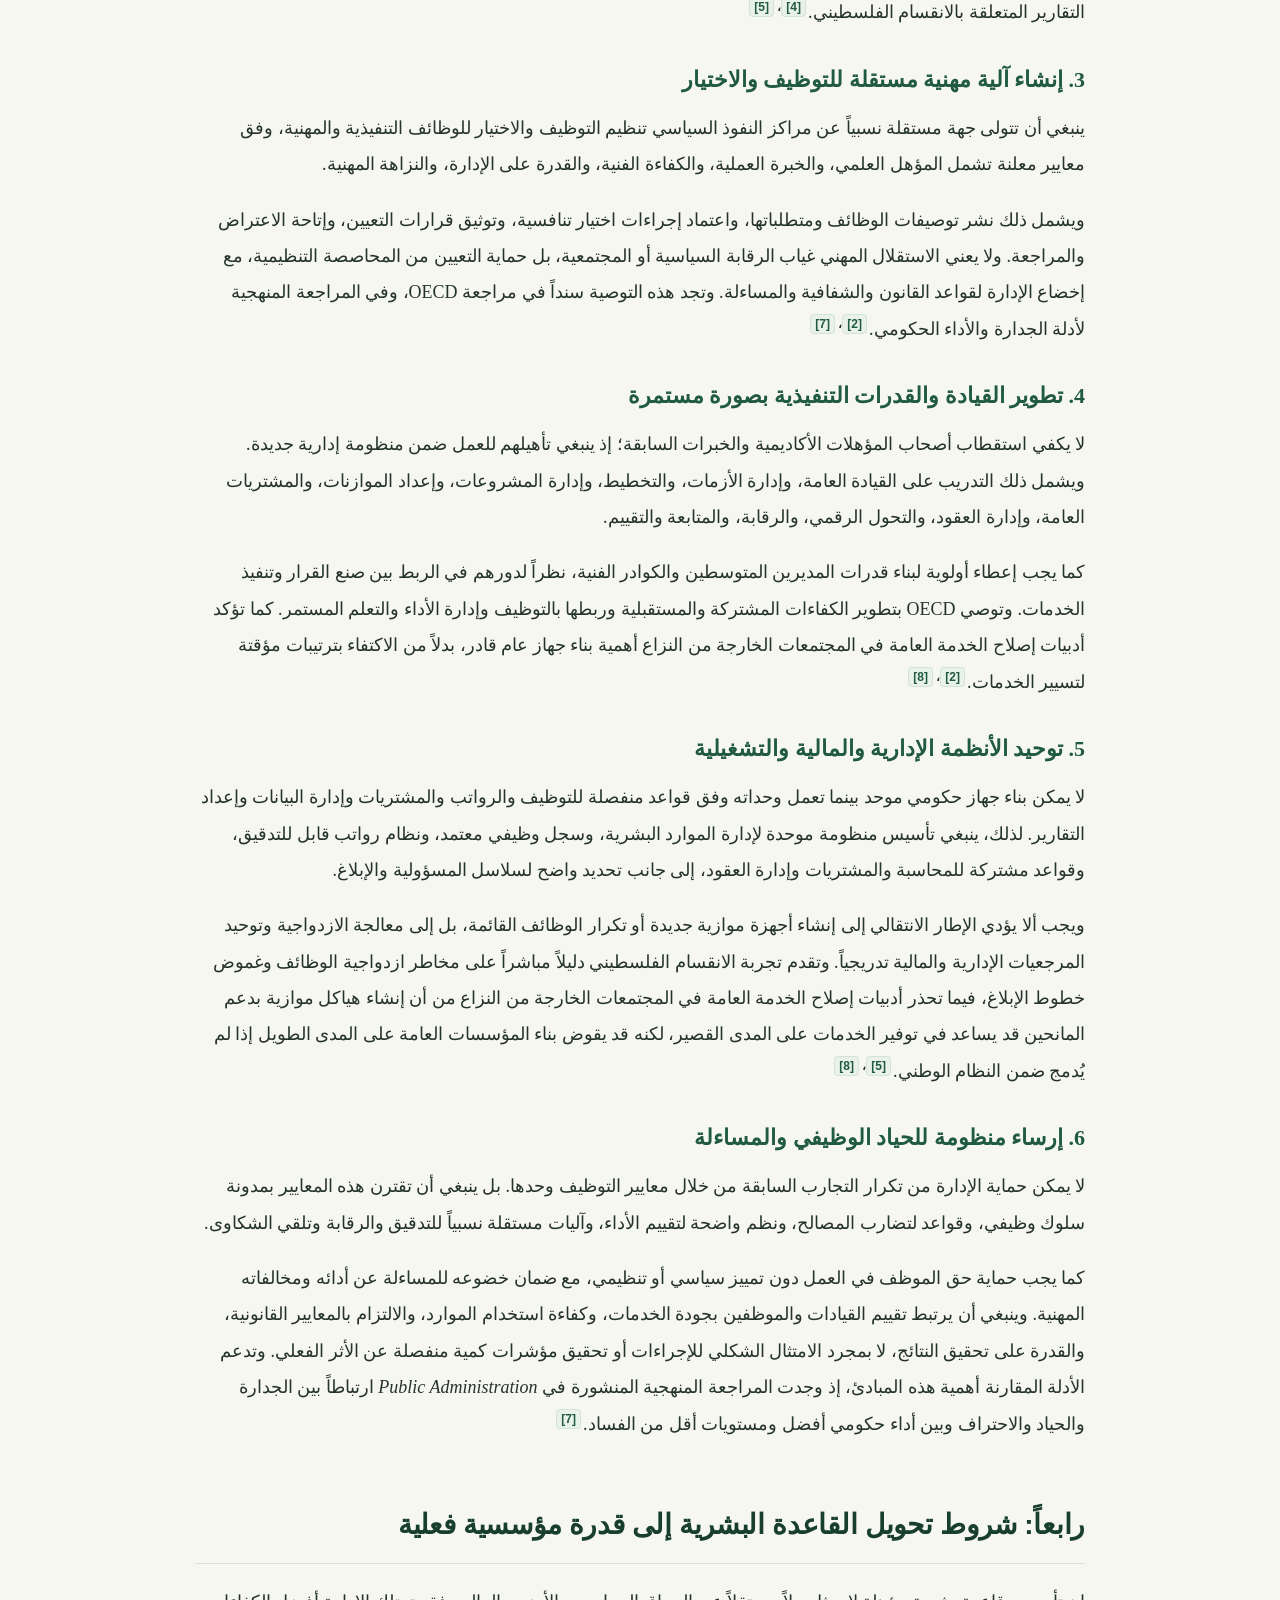
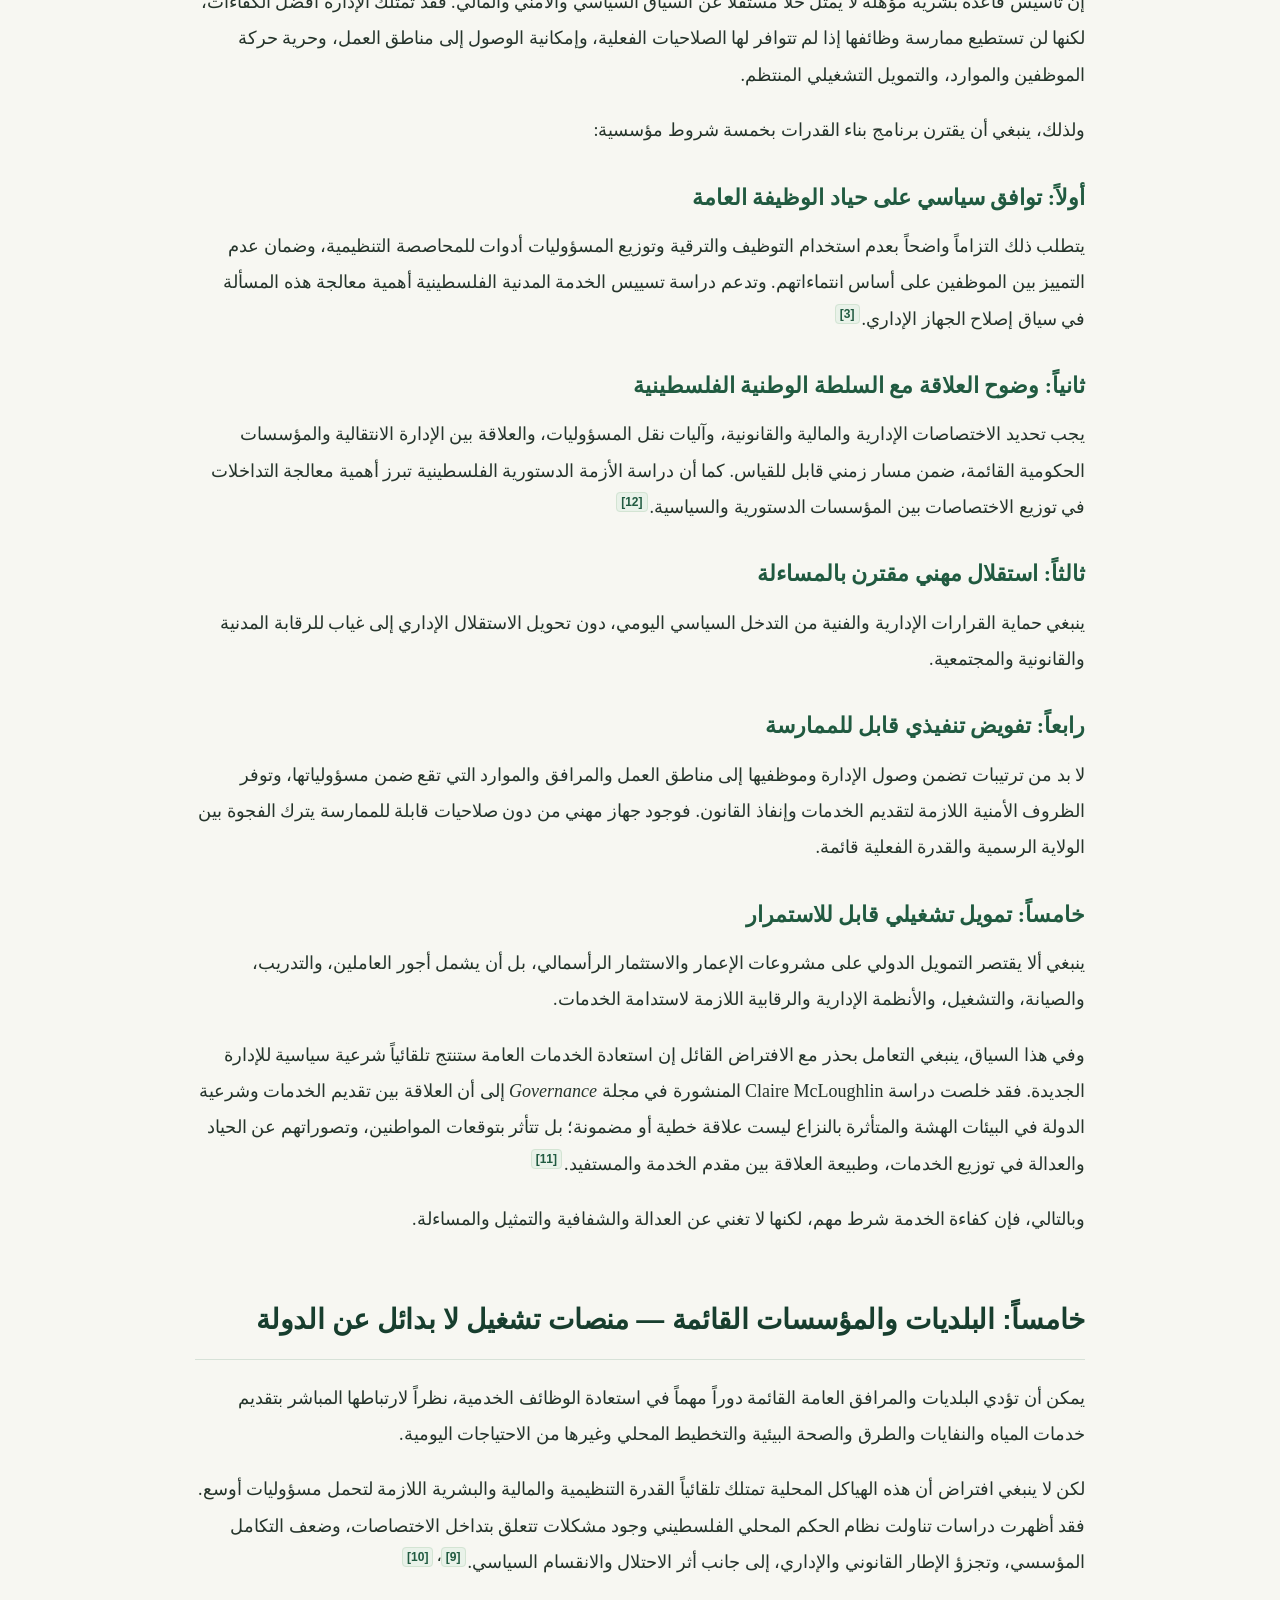
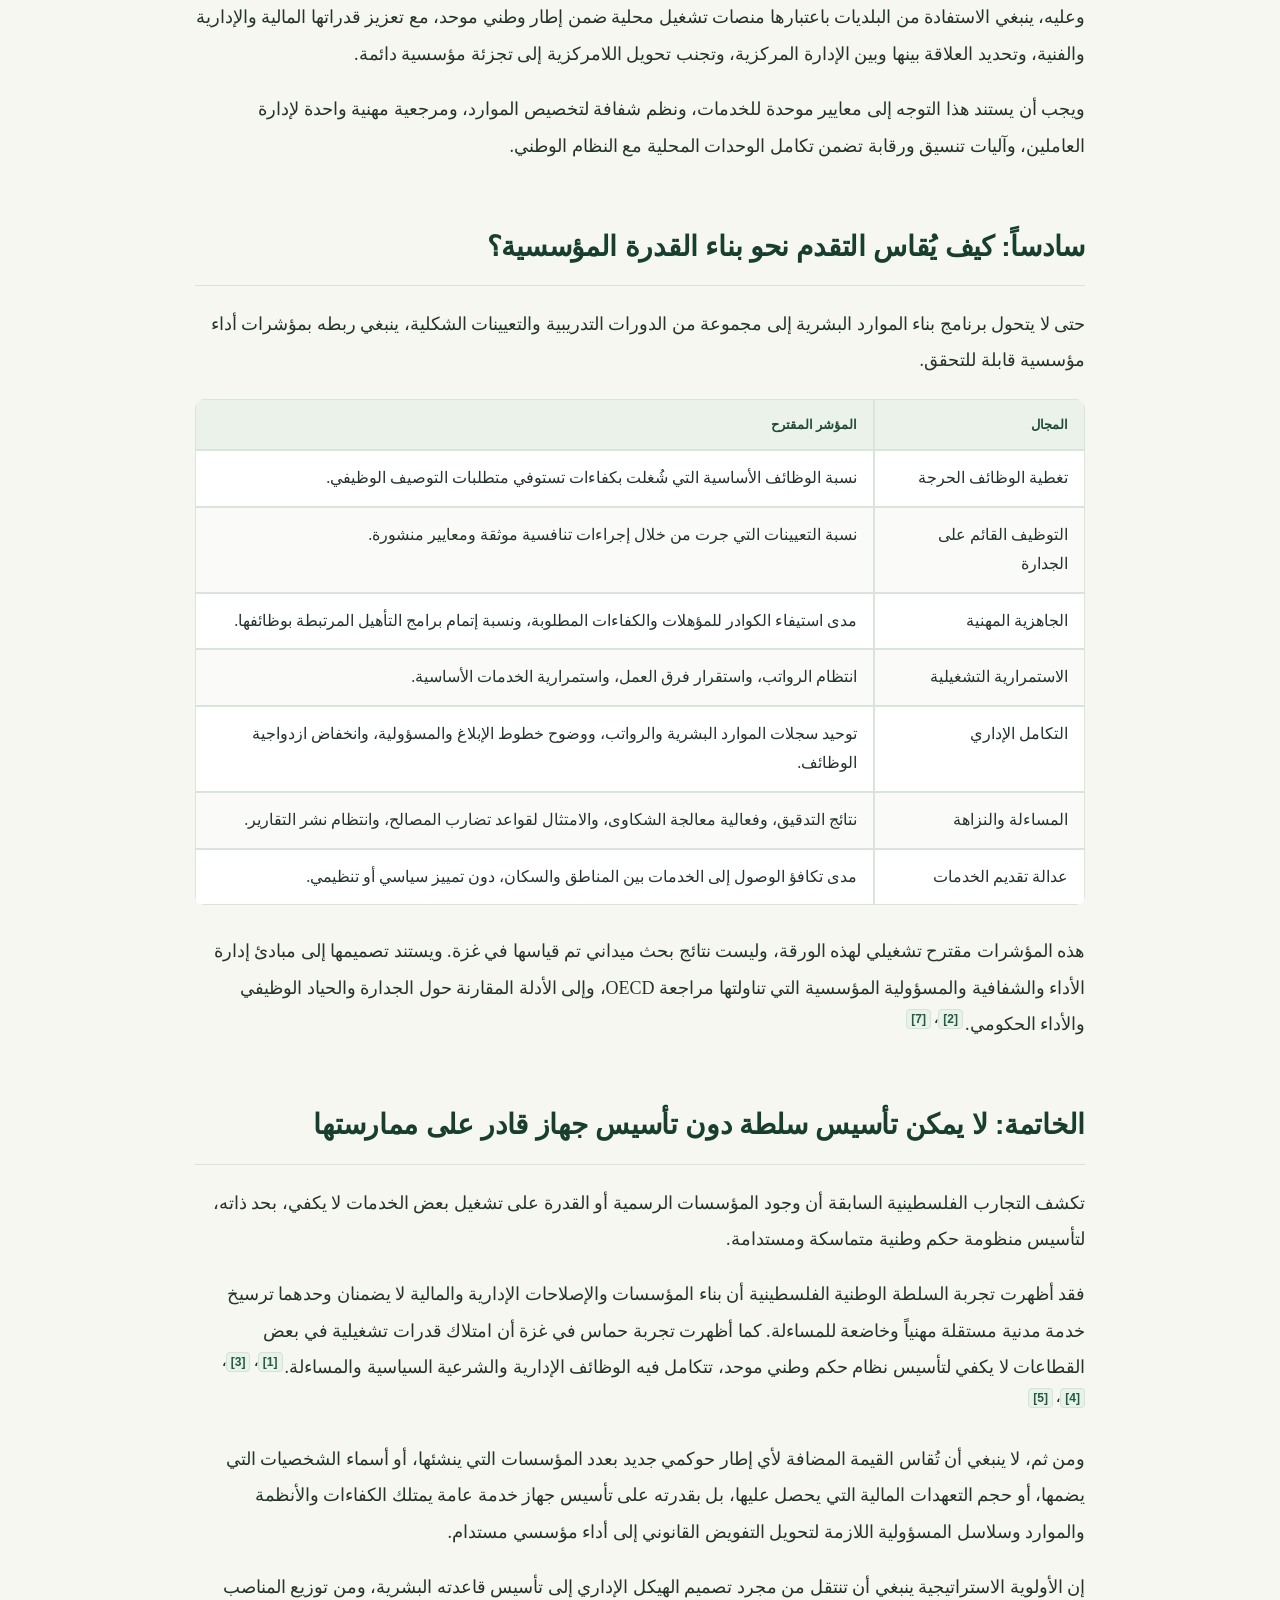
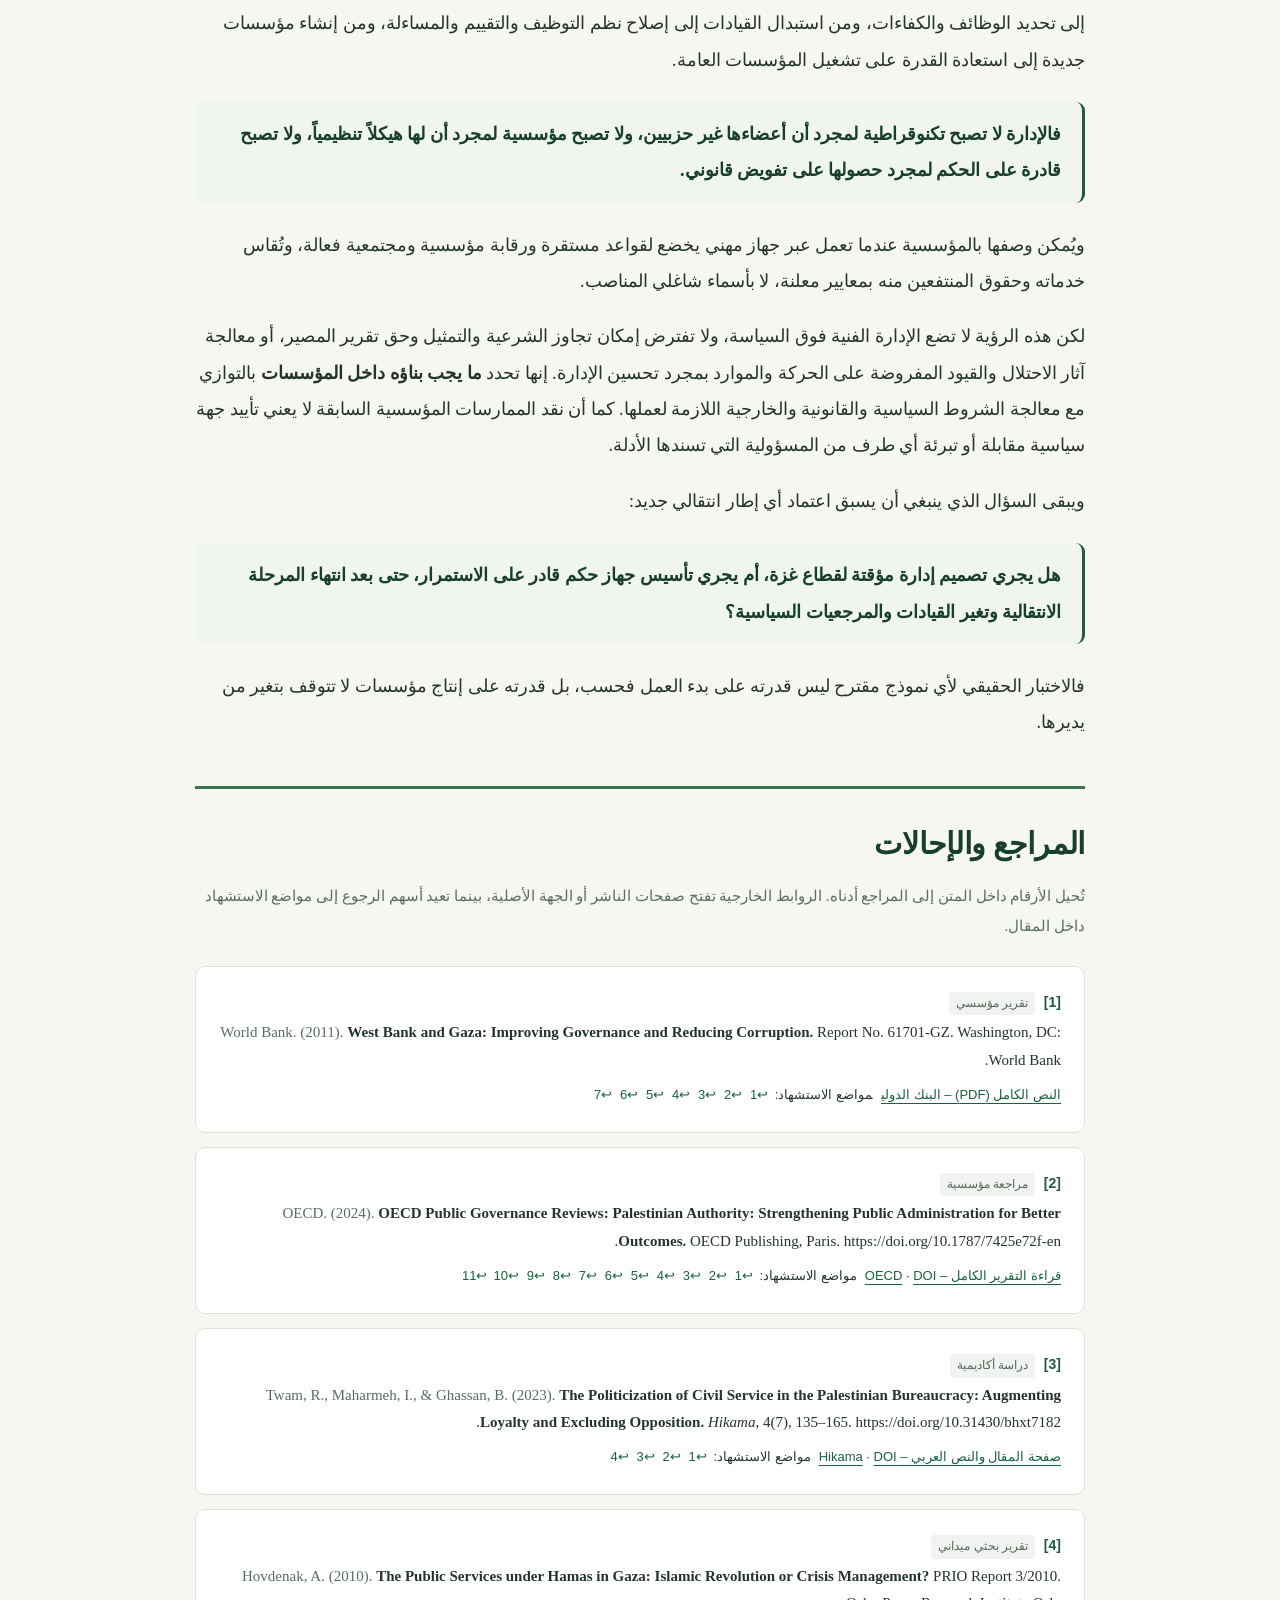
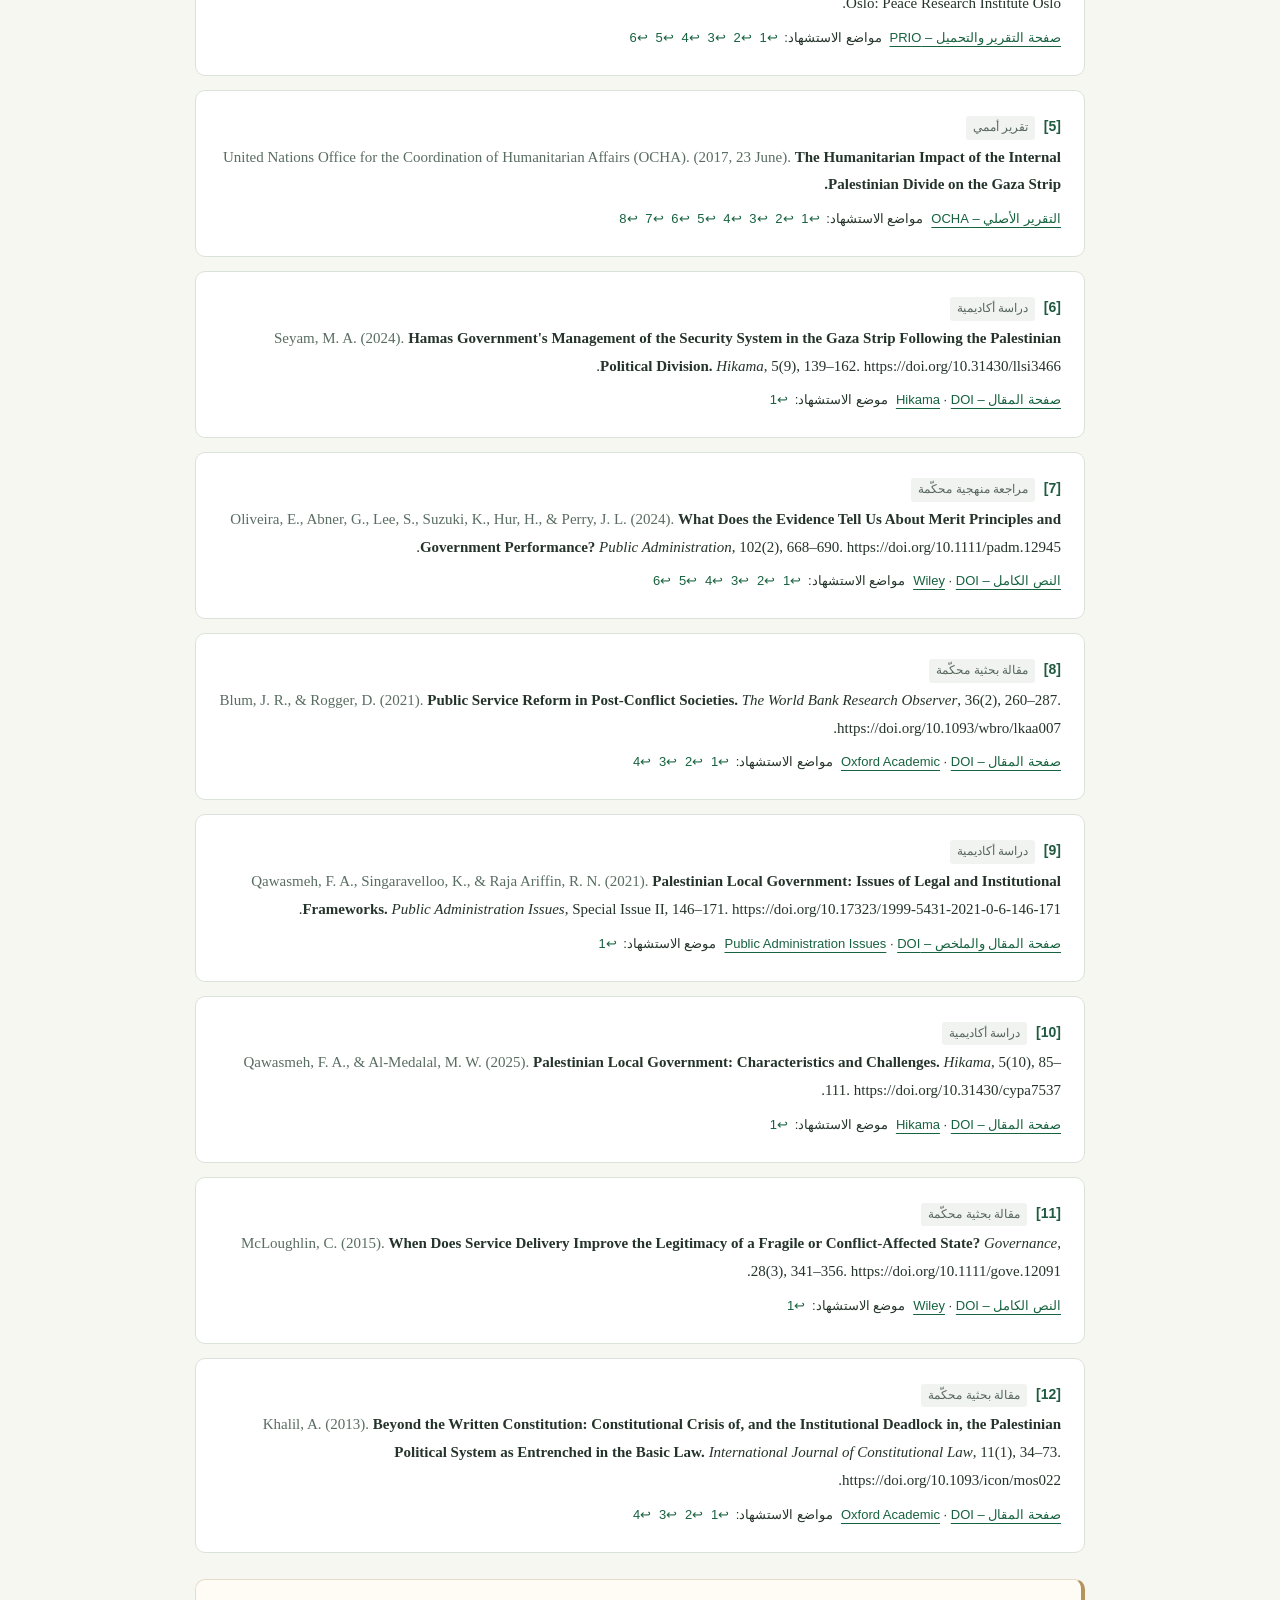
==== commit 54a6728f: "Clarify necessary-but-not-sufficient capacity thesis and political scope in both languages" ====
--- a/index.html
+++ b/index.html
@@ -15,6 +15,8 @@
   <meta name="twitter:title" content="غزة: من هندسة أطر الحكم إلى تأسيس القدرة المؤسسية">
   <meta name="twitter:description" content="ورقة تحليلية ومشروع بحث مفتوح حول القدرة المؤسسية والحوكمة المستدامة في قطاع غزة.">
   <meta name="author" content="">
+  <link rel="alternate" hreflang="ar" href="https://ibrahimhjkh-bot.github.io/gaza-foundational-institutional-capacity/">
+  <link rel="alternate" hreflang="en" href="https://ibrahimhjkh-bot.github.io/gaza-foundational-institutional-capacity/english.html">
   <meta name="keywords" content="غزة، الحوكمة الانتقالية، القدرة المؤسسية، الخدمة المدنية، الموارد البشرية، الإصلاح الإداري، فتح، حماس، الحكم المحلي">
   <title>غزة: من هندسة أطر الحكم إلى تأسيس القدرة المؤسسية</title>
   <style>
@@ -237,7 +239,7 @@
     <nav class="site-nav" aria-label="المشروع البحثي"><a href="index.html" aria-current="page">الورقة التأسيسية</a><a href="english.html" lang="en">English version</a><a href="governance.html">الدراسة الموسعة: Macro · Meso · Micro</a><a href="roadmap.html">الإطار التشغيلي</a><a href="evidence.html">سجل الأدلة</a><a href="references.html">المراجع</a><a href="about.html">المنهجية</a></nav>
 <div class="intro-panel"><strong>إصدار بحثي موسّع — نوفمبر 2026:</strong> هذه الورقة هي أساس المشروع؛ وقد أضيفت دراسة جديدة للحوكمة المستدامة بثلاثة مستويات، وسجل أدلة أصلي ومقترح تشغيلي قابل للاختبار. <a href="governance.html">اقرأ الدراسة الموسّعة</a>. النسخة الجديدة أولية، وليست بحثاً محكّماً أو نتائج مسح ميداني.</div>
     <div class="thesis">
-      <strong>الأطروحة المركزية:</strong> لا يتحدد نجاح أي إطار حوكمي بسلامة تصميمه القانوني أو اكتمال هيكله التنظيمي فحسب، بل بوجود قاعدة بشرية ومؤسسية قادرة على تحويل ولايته إلى وظائف عامة وقرارات تنفيذية وخدمات قابلة للاستمرار.
+      <strong>الأطروحة المركزية:</strong> بناء القدرة البشرية والمؤسسية شرطٌ ضروري لنجاح الإدارة العامة واستمراريتها، لكنه ليس شرطاً كافياً بمفرده. فلا يمكن للكوادر المهنية أن تعوّض غياب الشرعية السياسية أو التفويض القانوني القابل للممارسة، أو أن ترفع القيود على الوصول والموارد بقرار إداري. المطلوب أن تتكامل المؤسسات المهنية مع الحقوق والمساءلة والشروط السياسية والقانونية والمالية التي تتيح لها العمل.
     </div>
 
     <nav class="toc" aria-label="فهرس المقال">
@@ -257,10 +259,11 @@
 
     <article>
       <section id="intro">
-        <p>لا تكمن المعضلة الأساسية في مستقبل الحكم في قطاع غزة في غياب التصورات السياسية أو الأطر المؤسسية المقترحة لإدارته، بل في افتراض أن إنشاء هيكل إداري جديد، وتحديد اختصاصاته القانونية، وتوفير التمويل اللازم له، كفيلٌ بإنتاج سلطة قادرة على ممارسة وظائفها. فهذا الافتراض يتجاوز شرطاً تأسيسياً لا يمكن لأي نموذج حوكمة أن يعمل من دونه: وجود قاعدة بشرية ومؤسسية مؤهلة لتحويل الولاية القانونية إلى قرارات تنفيذية، وعمليات إدارية، وخدمات عامة قابلة للاستمرار.</p>
+        <p>لا تتناول هذه الورقة مسألة مَن ينبغي أن يحكم قطاع غزة، ولا تتبنى فصيلاً سياسياً أو لجنة انتقالية أو ترتيبات حكم بعينها. وإنما تبحث سؤالاً مختلفاً: ما الأساس البشري والمؤسسي الذي تحتاجه أي إدارة عامة لكي تؤدي وظائفها؟ إن إنشاء هيكل إداري جديد، وتحديد اختصاصاته القانونية، ورصد التمويل له، لا يضمن وحده قيام مؤسسات قادرة على تقديم خدمات مستمرة وعادلة. ومن دون قاعدة مهنية وتشغيلية، قد تبقى الولاية القانونية منفصلة عن التنفيذ الفعلي.</p>
+<p>وفي الاتجاه المقابل، لا تُنشئ الكفاءة الإدارية وحدها شرعية سياسية، ولا تحلّ محل حق الشعب الفلسطيني في تقرير مصيره، ولا تزيل القيود الخارجية على الأمن والحركة والموارد والتمويل. لذلك تطرح الورقة القدرة المؤسسية <strong>شرطاً ضرورياً ضمن شروط أوسع، لا بديلاً عنها</strong>. ويُقرأ تحليل تجارب فتح والسلطة الفلسطينية وحماس بوصفه دراسة لممارسات مؤسسية محددة في سياقات مختلفة، لا حكماً سياسياً شاملاً ولا توزيعاً متساوياً للمسؤوليات بين الأطراف.</p>
         <p>وتكشف التجارب الفلسطينية السابقة أن المعضلة لم تكن دائماً في غياب المؤسسات الرسمية أو الكفاءات، وإنما في محدودية القدرة على تحويلها إلى منظومة إدارية مهنية وموحدة، تعمل وفق قواعد مستقرة، وتفصل بين الوظيفة العامة والولاء التنظيمي، وتخضع للمساءلة المؤسسية والمجتمعية. فمنذ تأسيس السلطة الوطنية الفلسطينية، مروراً بالإدارات التي تعاقبت عليها، وصولاً إلى منظومة الحكم الفعلية التي نشأت في قطاع غزة بعد الانقسام عام 2007، تبلورت أنماط مختلفة من ممارسة السلطة، لكنها لم تُفضِ إلى بناء جهاز حكم فلسطيني موحد ومستدام يجمع بين القدرة التنفيذية والشرعية التمثيلية والمساءلة العامة.<sup class="citation"><a href="#ref-1" id="c1-1">[1]</a>، <a href="#ref-2" id="c2-1">[2]</a>، <a href="#ref-4" id="c4-1">[4]</a>، <a href="#ref-5" id="c5-1">[5]</a>، <a href="#ref-12" id="c12-1">[12]</a></sup></p>
         <p>ومن هنا، ينبغي ألا يقتصر تقييم أي إطار انتقالي جديد على هويته السياسية أو بنيته القانونية أو الجهة التي تمنحه التفويض، بل يجب أن يمتد إلى أسئلة أكثر جوهرية: ما القاعدة البشرية والتنظيمية التي سيستند إليها؟ كيف ستُحدد الوظائف التي يتعين تشغيلها؟ كيف ستُختار القيادات والكوادر التنفيذية؟ ما معايير الكفاءة والترقية والمساءلة؟ وكيف ستُضمن استمرارية المؤسسات ومنع إعادة إنتاج أنماط الإدارة الفصائلية؟</p>
-        <p class="key-sentence">بناء القدرة المؤسسية يجب أن يسبق مباشرة الولاية التنفيذية، أو يتقدم معها بالتوازي؛ فلا يمكن تكليف إدارة بمسؤوليات الحكم قبل تأسيس جهاز مهني يمتلك القدرات البشرية والتنظيمية اللازمة لممارستها.</p>
+        <p class="key-sentence">ينبغي أن يبدأ بناء القدرة المؤسسية قبل إسناد المسؤوليات التنفيذية الجديدة، أو أن يسير بالتوازي معها؛ على أن يترافق ذلك مع تفويض مشروع وقابل للممارسة، وحماية الحقوق، وتوافر الموارد والمساءلة. فالجاهزية المهنية وحدها لا تمنح حق الحكم، كما أن التفويض الرسمي وحده لا يضمن القدرة على تنفيذه.</p>
       </section>
 
       <section id="s1">
@@ -396,7 +399,8 @@
         <p>ومن ثم، لا ينبغي أن تُقاس القيمة المضافة لأي إطار حوكمي جديد بعدد المؤسسات التي ينشئها، أو أسماء الشخصيات التي يضمها، أو حجم التعهدات المالية التي يحصل عليها، بل بقدرته على تأسيس جهاز خدمة عامة يمتلك الكفاءات والأنظمة والموارد وسلاسل المسؤولية اللازمة لتحويل التفويض القانوني إلى أداء مؤسسي مستدام.</p>
         <p>إن الأولوية الاستراتيجية ينبغي أن تنتقل من مجرد تصميم الهيكل الإداري إلى تأسيس قاعدته البشرية، ومن توزيع المناصب إلى تحديد الوظائف والكفاءات، ومن استبدال القيادات إلى إصلاح نظم التوظيف والتقييم والمساءلة، ومن إنشاء مؤسسات جديدة إلى استعادة القدرة على تشغيل المؤسسات العامة.</p>
         <p class="key-sentence">فالإدارة لا تصبح تكنوقراطية لمجرد أن أعضاءها غير حزبيين، ولا تصبح مؤسسية لمجرد أن لها هيكلاً تنظيمياً، ولا تصبح قادرة على الحكم لمجرد حصولها على تفويض قانوني.</p>
-        <p>إنها تصبح كذلك عندما تمتلك جهازاً مهنياً قادراً على العمل وفق قواعد مستقرة، وتحت رقابة مؤسسية ومجتمعية فعالة، بمعزل عن تبدل مراكز النفوذ والمرجعيات السياسية.</p>
+        <p>ويُمكن وصفها بالمؤسسية عندما تعمل عبر جهاز مهني يخضع لقواعد مستقرة ورقابة مؤسسية ومجتمعية فعالة، وتُقاس خدماته وحقوق المنتفعين منه بمعايير معلنة، لا بأسماء شاغلي المناصب.</p>
+<p>لكن هذه الرؤية لا تضع الإدارة الفنية فوق السياسة، ولا تفترض إمكان تجاوز الشرعية والتمثيل وحق تقرير المصير، أو معالجة آثار الاحتلال والقيود المفروضة على الحركة والموارد بمجرد تحسين الإدارة. إنها تحدد <strong>ما يجب بناؤه داخل المؤسسات</strong> بالتوازي مع معالجة الشروط السياسية والقانونية والخارجية اللازمة لعملها. كما أن نقد الممارسات المؤسسية السابقة لا يعني تأييد جهة سياسية مقابلة أو تبرئة أي طرف من المسؤولية التي تسندها الأدلة.</p>
         <p>ويبقى السؤال الذي ينبغي أن يسبق اعتماد أي إطار انتقالي جديد:</p>
         <p class="key-sentence">هل يجري تصميم إدارة مؤقتة لقطاع غزة، أم يجري تأسيس جهاز حكم قادر على الاستمرار، حتى بعد انتهاء المرحلة الانتقالية وتغير القيادات والمرجعيات السياسية؟</p>
         <p>فالاختبار الحقيقي لأي نموذج مقترح ليس قدرته على بدء العمل فحسب، بل قدرته على إنتاج مؤسسات لا تتوقف بتغير من يديرها.</p>
